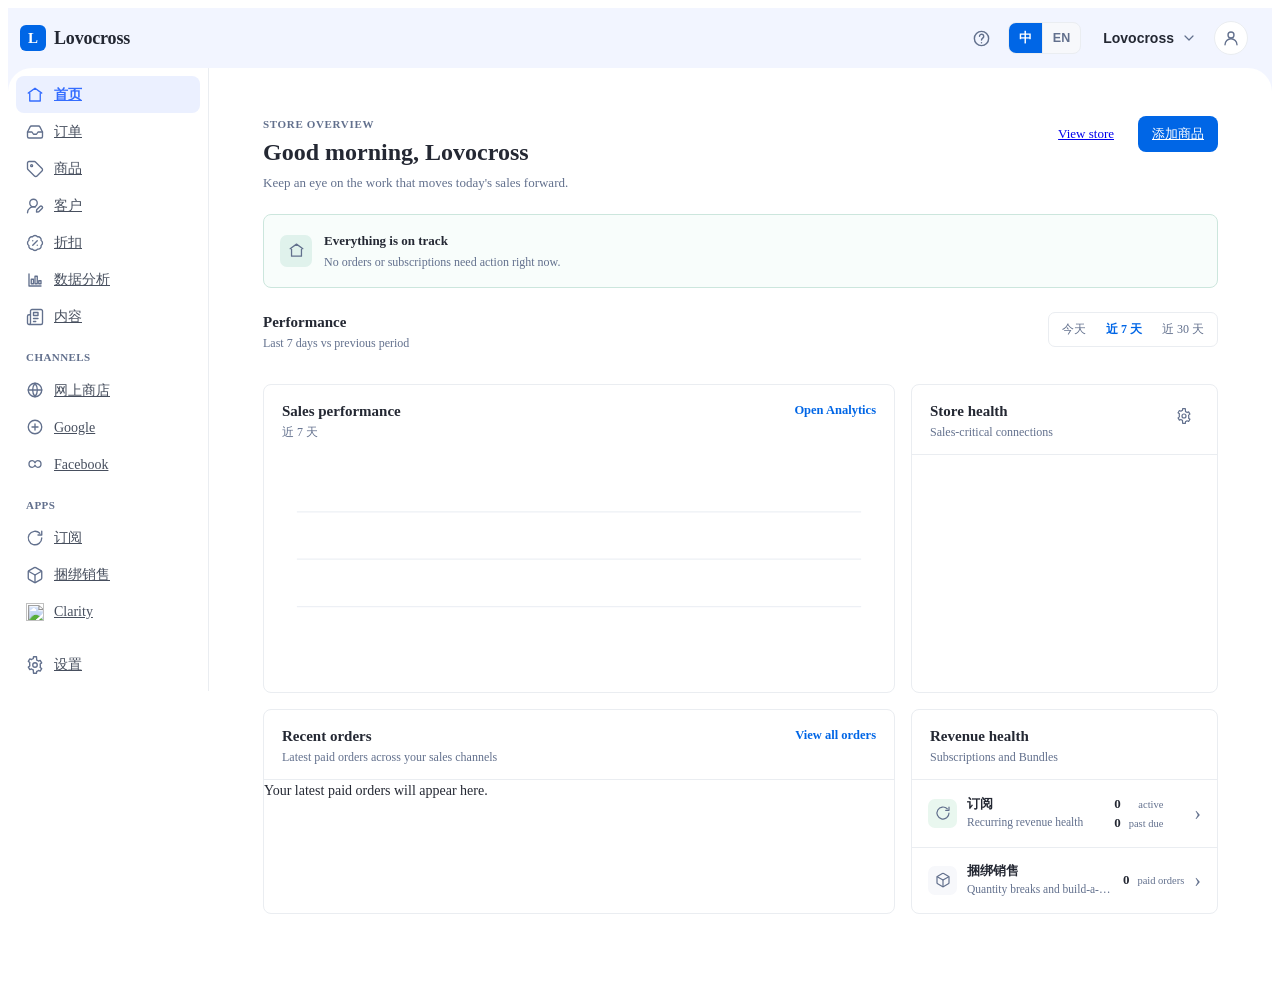
==== index.html @ 055e36d8 "feat: add Live and Sandbox mode to every payment connection Co-authored-by: Cursor <cursoragent@curs" ====
<!DOCTYPE html>
<html lang="en">
<head>
  <meta charset="UTF-8" />
  <meta name="viewport" content="width=device-width, initial-scale=1.0" />
  <title>BestShopio · Admin</title>
  <link rel="icon" href="data:," />
  <link rel="stylesheet" href="https://rsms.me/inter/inter.css" />
  <script src="https://cdn.tailwindcss.com"></script>
  <script src="assets/tailwind-config.js?v=20260607k"></script>
  <link rel="stylesheet" href="assets/theme.css?v=20260820-home-apps1" />
  <!-- ECharts GL must register after ECharts. `defer` keeps the page non-blocking
       while preserving execution order for the Live View globe. -->
  <script defer src="https://cdn.jsdelivr.net/npm/echarts@5.6.0/dist/echarts.min.js"></script>
  <script defer src="https://cdn.jsdelivr.net/npm/echarts-gl@2.0.9/dist/echarts-gl.min.js"></script>
</head>
<body class="bg-page text-ink font-sans antialiased">
  <!-- Single-page app: the shell (sidebar + header) and every module view are rendered by shell.js. -->
  <div id="app" class="flex h-screen overflow-hidden"></div>

  <script src="assets/nav.js?v=20260820-home-apps1"></script>
  <!-- Bundle catalog is loaded eagerly so the shared bundle picker (used by Subscriptions → Add plan) always has data,
       even before the Bundles module is visited. Pure data; the lazy module loader re-uses the same cached file. -->
  <script src="bundles/js/data.js?v=20260706ab"></script>
  <!-- Subscription data is also a read-only dependency of order-detail deep links. -->
  <script src="subscriptions/js/data.js?v=20260713k"></script>
  <script src="assets/shell.js?v=20260914-pay-mode1"></script>
  <script src="assets/widgets.js?v=20260817-date-range1"></script>
  <!-- Runtime i18n overlay: engine + shared-chrome dict, then the per-module dictionary.
       Default language is ZH; the top-right toggle switches and persists. -->
  <script src="assets/i18n.js?v=20260820-home-apps1"></script>
  <script src="assets/i18n/orders-customers.js?v=20260711cu"></script>
  <script src="assets/i18n/products-collections.js?v=20260710a"></script>
  <script src="assets/i18n/content.js?v=20260624a"></script>
  <script src="assets/i18n/reviews-discounts-google.js?v=20260624a"></script>
  <script src="assets/i18n/facebook.js?v=20260630a"></script>
  <script src="assets/i18n/google.js?v=20260630a"></script>
  <script src="assets/i18n/settings.js?v=20260820-nmi-card-only1"></script>
  <script src="assets/i18n/analytics-widgets.js?v=20260817-prd-rate-align1"></script>
  <script src="assets/i18n/online-store-apps.js?v=20260706a"></script>
  <script src="assets/i18n/selling-apps.js?v=20260706a"></script>
  <script src="assets/i18n/clarity.js?v=20260811clarityapp6"></script>
  <!-- QA polish: interpolated templates + split-node fixes from the live preview sweep -->
  <script src="assets/i18n/zz-polish.js?v=20260624a"></script>
  <!-- final overrides: cross-module ambiguous-word resolutions (loads last → wins) -->
  <script src="assets/i18n-dict.js?v=20260628a"></script>
</body>
</html>
---- assets/theme.css ----
/* BestVoy Admin — theme tokens & components (mirrors reference/bestvoy-admin web-antd look) */
:root {
  --brand: #0066e6;
  --ink: #242833;
  --ink-body: #474f5e;
  --ink-muted: #62708d;
  --page: #ffffff;
  --panel: #f7f8fb;
  --hair: #eaedf1;
  --ctl: #d7dbe7;
  --ok: #008051; --ok-bg: #e0f2ec; --ok-border: #cce6dd;
  --warn: #ffc453; --err: #D33612;
  --sidebar-w: 200px;
  --header-h: 60px;
  --radius: 8px;
  --float-shadow: 0 6px 16px 0 rgb(0 0 0 / 8%), 0 3px 6px -4px rgb(0 0 0 / 12%), 0 9px 28px 8px rgb(0 0 0 / 5%);
}

html, body { height: 100%; }
body { font-size: 14px; line-height: 1.5; color: var(--ink); }
* { -webkit-font-smoothing: antialiased; }

/* ---------- Sidebar ---------- */
.app-sidebar {
  width: var(--sidebar-w);
  flex: 0 0 var(--sidebar-w);
  background: transparent;
  border-right: 1px solid var(--hair);
  display: flex; flex-direction: column;
  height: 100%;
}
.brand-row { height: var(--header-h); display: flex; align-items: center; gap: 8px; padding: 0 16px; border-bottom: 1px solid var(--hair); }
.brand-mark { width: 26px; height: 26px; border-radius: 6px; background: var(--brand); color: #fff; display: grid; place-items: center; font-weight: 700; font-size: 15px; }
.nav-scroll { flex: 1; overflow-y: auto; padding: 8px; }
.nav-group-label { font-size: 11px; font-weight: 600; letter-spacing: .04em; text-transform: uppercase; color: var(--ink-muted); padding: 14px 10px 6px; }
.nav-item { display: flex; align-items: center; gap: 10px; padding: 8px 10px; border-radius: var(--radius); color: var(--ink-body); font-size: 14px; cursor: pointer; user-select: none; white-space: nowrap; }
.nav-item:hover { background: var(--panel); }
.nav-item.active { background: #ebf0ff; color: #356dff; font-weight: 600; }
.nav-item.active .nav-ico { color: #356dff; }
.nav-ico { width: 18px; height: 18px; flex: 0 0 18px; color: var(--ink-muted); }
.nav-badge { margin-left: auto; font-size: 12px; color: var(--ink-muted); }
.nav-item.active .nav-badge { color: var(--brand); }
.nav-sub { display: flex; align-items: center; gap: 10px; padding: 7px 10px 7px 38px; border-radius: var(--radius); color: var(--ink-body); font-size: 13.5px; cursor: pointer; }
.nav-sub:hover { background: var(--panel); }
.nav-sub.active { background: #e6f0ff; color: var(--brand); font-weight: 600; }
.nav-caret { margin-left: auto; transition: transform .15s; color: var(--ink-muted); }
.nav-caret.open { transform: rotate(90deg); }
.nav-subs.collapsed { display: none; }

/* ---------- Header ---------- */
.app-header { height: var(--header-h); flex: 0 0 var(--header-h); background: #f2f5ff; display: flex; align-items: center; gap: 12px; padding: 0 24px 0 12px; }
/* ---- App shell: top full-width header + body(sidebar + white content card), mirrors bestvoy-admin basic.vue ---- */
.shell-root { flex-direction: column; background: #f2f5ff; }
.app-body { flex: 1; min-height: 0; display: flex; background: #fff; border-radius: 24px 24px 0 0; overflow: hidden; }
.shell-view { background: transparent; }
#root { padding: 20px 24px 40px; }

/* ---- Unsaved-changes bar (UnSavedChanges.tsx) — shared by every edit page ----
   Dark, fixed to the very top of the viewport, full width (covers the 60px header),
   square top corners. Centered alert icon + "You have unsaved changes" with a ghost
   Discard + primary on the right. Rendered by UI.unsavedBar(); toggled by UI.setUnsavedBar(). */
.unsaved-bar { position: fixed; top: 0; left: 0; right: 0; z-index: 80; min-height: var(--header-h); display: flex; align-items: center; gap: 8px; background: #242833; color: #fff; padding: 0 24px; box-shadow: 0 4px 12px rgb(0 0 0 / 18%); }
.unsaved-bar .btn-primary { height: 32px; }
.unsaved-bar .unsaved-discard { background: transparent; color: #fff; border: 1px solid rgb(255 255 255 / 55%); height: 32px; }
.unsaved-bar .unsaved-discard:hover { background: rgb(255 255 255 / 12%); border-color: rgb(255 255 255 / 75%); }
.hdr-logo { display: flex; align-items: center; gap: 8px; text-decoration: none; }
.hdr-logo-name { font-weight: 600; font-size: 18px; color: var(--ink); letter-spacing: -.01em; }
.nav-footer { padding: 8px; margin-top: auto; }
/* ---- Detail/edit container: fixed 1200px centered + 275px right rail (matches real admin) ---- */
.detail-wrap { width: 1200px; margin: 0 auto; padding: 0 20px 24px; }
.detail-cols { display: flex; gap: 24px; align-items: flex-start; }
.detail-main { flex: 1; min-width: 0; }
.detail-rail { width: 275px; flex: 0 0 275px; }
.bn-num input::-webkit-outer-spin-button, .bn-num input::-webkit-inner-spin-button { -webkit-appearance: none; margin: 0; }
.bn-num input { -moz-appearance: textfield; appearance: textfield; }
.search-box { flex: 1; max-width: 720px; margin: 0 auto; display: flex; align-items: center; gap: 8px; height: 34px; padding: 0 12px; background: var(--panel); border: 1px solid var(--hair); border-radius: var(--radius); color: var(--ink-muted); font-size: 13px; }
.icon-btn { width: 32px; height: 32px; border-radius: var(--radius); background: #EEF0F7; border: none; display: grid; place-items: center; color: var(--ink-body); cursor: pointer; }
.icon-btn:hover { background: #e3e6f0; }
.hdr-ico { width: 32px; height: 32px; border-radius: var(--radius); background: transparent; border: none; display: grid; place-items: center; color: var(--ink-muted); cursor: pointer; }
.hdr-ico:hover { background: var(--panel); color: var(--ink-body); }
.avatar { width: 28px; height: 28px; border-radius: 7px; background: #111827; color: #fff; display: grid; place-items: center; font-size: 12px; font-weight: 600; }

/* ---------- Page / content ---------- */
.view-wrap { padding: 0; }
.page-title { font-size: 20px; font-weight: 600; color: var(--ink); }
.muted { color: var(--ink-muted); }
.subtle { color: var(--ink-body); }

/* ---------- Cards ---------- */
.panel { background: #fff; border: 1px solid var(--hair); border-radius: 12px; box-shadow: 0 1px 2px 0 rgb(16 24 40 / 4%); }
/* main product-edit sections: grey fill, white controls inside (mirrors real admin Add product) */
.panel.sec-grey { background: var(--panel); }
.sec-grey .tbl, .sec-grey textarea { background: #fff; }
/* soft grey content box INSIDE a white card (mirrors reference global .b-c, #f7f8fb).
   The white card padding becomes the gap around it — i.e. grey is inset, not edge-to-edge.
   Used by product-edit sections and settings blocks; controls inside stay white. */
.b-c { background: #f7f8fb; border-radius: 8px; }
.b-c .input, .b-c textarea, .b-c .tbl { background: #fff; }
/* datalist autocomplete inputs (e.g. product variant name) — hide the native dropdown
   arrow so they read as a clean input like the live Ant AutoComplete (no chevron overflow). */
input[list]::-webkit-calendar-picker-indicator { display: none !important; }
.card-pad { padding: 16px; }
.card-title { font-size: 14px; font-weight: 600; color: var(--ink); }
.card-link-title { font-size: 14px; font-weight: 600; color: var(--brand); cursor: pointer; }
.metric-tip-label { cursor: help; }
.card-link-title:hover { text-decoration: underline; }
.panel[data-report] { cursor: pointer; position: relative; }
.panel[data-report]:hover { border-color: #b8d2fb; box-shadow: 0 3px 12px rgba(0, 102, 230, .08); }
.panel[data-report]:focus-visible { outline: 2px solid var(--brand); outline-offset: 2px; }
.panel[data-report] .card-link-title { cursor: inherit; }
.panel[data-report] .chart, .panel[data-report] .chart * { cursor: pointer; touch-action: manipulation; }
.stat-value { font-size: 22px; font-weight: 600; color: var(--ink); letter-spacing: -.01em; }
.delta-up { color: var(--ok); font-size: 12px; font-weight: 500; }
.delta-down { color: var(--err); font-size: 12px; font-weight: 500; }
.overview-value-row { display: flex; min-width: 0; align-items: baseline; gap: 10px; white-space: nowrap; }
.overview-value-row .stat-value { flex: 0 1 auto; min-width: 0; }
.overview-comparison-value { flex: 0 1 auto; overflow: hidden; color: var(--ink-muted); font-size: 13px; font-weight: 500; text-overflow: ellipsis; }
.overview-comparison-delta { flex: 0 0 auto; }
/* First-row KPI cards: keep the headline value on its own line so compared
   amount and delta still fit when four cards share a narrow row. */
#kpis .overview-value-row { flex-wrap: wrap; column-gap: 8px; row-gap: 2px; }
#kpis .overview-value-row .stat-value { flex: 1 0 100%; overflow: hidden; text-overflow: ellipsis; }
#kpis .overview-comparison-value, #kpis .overview-comparison-delta { margin-left: 0; }
.analytics-refresh-btn svg { width: 15px; height: 15px; }
.analytics-refresh-btn.is-refreshing svg { animation: analytics-refresh-spin .7s linear infinite; }
@keyframes analytics-refresh-spin { to { transform: rotate(360deg); } }

/* ---------- Buttons ---------- */
.btn { height: 32px; padding: 0 14px; border-radius: var(--radius); font-size: 13px; font-weight: 500; display: inline-flex; align-items: center; gap: 6px; cursor: pointer; border: 1px solid transparent; }
.btn-primary { background: var(--brand); color: #fff; }
.btn-primary:hover { background: #0058c4; }
.btn-default { background: #fff; color: var(--ink); border-color: var(--ctl); }
.btn-default:hover { background: var(--panel); }
.btn-gray { background: rgb(0 39 155 / 7%); color: var(--ink); }
.btn-gray:hover { background: rgb(0 39 155 / 12%); }

/* Back button — match bestvoy-admin .back-button */
.back-btn { display: inline-flex; align-items: center; justify-content: center; width: 32px; height: 32px; padding: 0; background: #eef0f7; border: none; border-radius: 8px; color: var(--ink); cursor: pointer; transition: background-color .2s; flex: none; }
.back-btn:hover { background: #e2e6f1; }
/* row-action icons inside list tables: plain icon, grey only on hover (matches real admin) */
.tbl .back-btn { background: transparent; }
.tbl .back-btn:hover { background: #eef0f7; }
/* sortable column header: stacked caret with breathing room + 3-state hover tooltip */
.sort-caret { display: inline-flex; flex-direction: column; align-items: center; gap: 2px; margin-left: 6px; vertical-align: middle; line-height: 1; }
.sort-caret span { font-size: 8px; line-height: 8px; }
.tbl th[data-tip] { position: relative; }
.tbl th[data-tip]:hover::after { content: attr(data-tip); position: absolute; bottom: calc(100% + 6px); left: 12px; white-space: nowrap; background: var(--ink); color: #fff; font-size: 12px; font-weight: 400; padding: 5px 9px; border-radius: 6px; box-shadow: var(--float-shadow); z-index: 40; pointer-events: none; }

/* Manage-filters grouped dropdown header */
.opt-group { padding: 8px 10px 4px; font-size: 11px; color: var(--ink-muted); font-weight: 600; }
.sel-trigger { width: 100%; display: flex; align-items: center; justify-content: space-between; cursor: pointer; height: 34px; padding: 0 12px; border: 1px solid var(--ctl); border-radius: var(--radius); background: #fff; font-size: 13px; color: var(--ink); }
.sel-trigger:hover { border-color: var(--brand); }

/* ---------- Pills / tags ---------- */
.pill { display: inline-flex; align-items: center; gap: 8px; padding: 5px 12px; border-radius: 9999px; font-size: 12.5px; font-weight: 500; color: #111827; }
.pill .dot { width: 8px; height: 8px; border-radius: 50%; }
.pill-blue { background: #dbeafe; } .pill-blue .dot { background: #2563eb; }
.pill-orange { background: #ffedd5; } .pill-orange .dot { background: #f97316; }
.pill-green { background: var(--ok-bg); } .pill-green .dot { background: var(--ok); }
.pill-red { background: #fee2e2; } .pill-red .dot { background: #ef4444; }
.pill-gray { background: #f3f4f6; } .pill-gray .dot { background: #6b7280; }
.pill-purple { background: #ede9fe; } .pill-purple .dot { background: #7c3aed; }

/* count badge on tabs */
.count-badge { display: inline-flex; align-items: center; border: 1px solid var(--hair); background: #fff; border-radius: 9999px; padding: 1px 8px; font-size: 12px; color: var(--ink-body); margin-left: 6px; }

/* ---------- Chips (date range / comparison etc.) ---------- */
.chip { display: inline-flex; align-items: center; gap: 6px; height: 32px; padding: 0 12px; border: 1px solid var(--ctl); background: #fff; border-radius: var(--radius); font-size: 13px; color: var(--ink); cursor: pointer; }
.chip:hover { background: var(--panel); }

/* ---------- Tabs ---------- */
.tabs { display: flex; gap: 4px; border-bottom: 1px solid var(--hair); }
.tab { padding: 10px 12px; font-size: 14px; color: var(--ink-body); cursor: pointer; border-bottom: 2px solid transparent; margin-bottom: -1px; display: inline-flex; align-items: center; }
.tab:hover { color: var(--ink); }
.tab.active { color: var(--brand); border-bottom-color: var(--brand); font-weight: 500; }

/* ---------- Table ---------- */
.tbl { width: 100%; border-collapse: collapse; font-size: 13.5px; }
.tbl thead th { background: #fff; text-align: left; font-weight: 600; color: var(--ink); padding: 12px 16px; border-bottom: 1px solid var(--hair); white-space: nowrap; }
.tbl tbody td { padding: 12px 16px; border-bottom: 1px solid var(--hair); color: var(--ink-body); vertical-align: middle; }
.tbl tbody tr { cursor: pointer; }
.tbl tbody tr:hover { background: var(--panel); }
.tbl .num { text-align: right; font-variant-numeric: tabular-nums; }
.tbl tbody td { white-space: nowrap; }
/* horizontal scroll when columns overflow (e.g. after adding many via Edit) */
#table-area, #ptable, .tbl-wrap { overflow-x: auto; }

/* ---------- Misc ---------- */
.divider { height: 1px; background: var(--hair); }
.chart { width: 100%; height: 280px; }
.analytics-landing-list { height: 280px; display: flex; flex-direction: column; overflow: hidden; }
.analytics-landing-list > div { flex: 1; min-height: 0; }
.chart-sm { width: 100%; height: 64px; }
.placeholder { display: grid; place-items: center; min-height: 320px; color: var(--ink-muted); text-align: center; }
.kbd { border: 1px solid var(--ctl); border-radius: 5px; padding: 1px 6px; font-size: 11px; color: var(--ink-muted); background: var(--panel); }
.scroll-thin::-webkit-scrollbar { width: 8px; height: 8px; }
.scroll-thin::-webkit-scrollbar-thumb { background: #d7dbe7; border-radius: 8px; }

/* ---------- Source tag (Commerce / Behavior / Derived) ---------- */
.src-tag { display: inline-flex; align-items: center; gap: 5px; padding: 2px 9px; border-radius: 9999px; font-size: 11.5px; font-weight: 500; }
.src-tag .dot { width: 6px; height: 6px; border-radius: 50%; }
.src-Commerce { background: #e6f0ff; color: #0058c4; } .src-Commerce .dot { background: #0066e6; }
.src-Behavior { background: #efe9ff; color: #6d28d9; } .src-Behavior .dot { background: #7c3aed; }
.src-Derived { background: var(--ok-bg); color: #00684a; } .src-Derived .dot { background: var(--ok); }

/* ---------- Filters (reports list) ---------- */
.filter-input { height: 34px; padding: 0 12px 0 32px; border: 1px solid var(--ctl); border-radius: var(--radius); font-size: 13px; color: var(--ink); width: 280px; background: #fff; }
.filter-input:focus { outline: none; border-color: var(--brand); }
/* search clear button (shown only when the input has text, via :placeholder-shown) */
.kw-clear { position: absolute; right: 32px; top: 50%; transform: translateY(-50%); width: 16px; height: 16px; border-radius: 50%; background: var(--ctl); color: #fff; display: grid; place-items: center; font-size: 12px; line-height: 1; cursor: pointer; }
.kw-clear:hover { background: var(--ink-muted); }
#kw-input:placeholder-shown ~ .kw-clear { display: none; }
/* segmented filter controls overlap via margin-left:-1px; lift the hovered/focused one so all 4 borders show */
.ui-select:hover, .ui-range:hover, .filter-input:hover, .filter-input:focus, .filter-select:hover { position: relative; z-index: 2; }
.filter-select { height: 34px; padding: 0 10px; border: 1px solid var(--ctl); border-radius: var(--radius); font-size: 13px; color: var(--ink); background: #fff; }
/* hairline under every list filter bar + symmetric top/bottom padding (overrides inline padding-bottom:8px) */
.card-pad:has(.filter-select), .card-pad:has(.filter-input) { border-bottom: 1px solid var(--hair); padding-top: 16px !important; padding-bottom: 16px !important; }

/* ---------- Builder (report detail / explore) ---------- */
.builder { display: flex; gap: 16px; align-items: flex-start; }
.builder-main { flex: 1; min-width: 0; }
.builder-side { width: 300px; flex: 0 0 300px; }
.ctrl-sec { padding: 14px 16px; border-bottom: 1px solid var(--hair); }
.ctrl-sec:last-child { border-bottom: none; }
.ctrl-label { font-size: 12px; font-weight: 600; color: var(--ink); text-transform: uppercase; letter-spacing: .03em; margin-bottom: 8px; }
.field-pill { display: inline-flex; align-items: center; gap: 6px; padding: 4px 8px 4px 10px; border-radius: 6px; background: var(--panel); border: 1px solid var(--hair); font-size: 12.5px; color: var(--ink); margin: 0 6px 6px 0; }
.field-pill .x { cursor: pointer; color: var(--ink-muted); font-size: 14px; line-height: 1; }
.field-pill .x:hover { color: var(--err); }
.add-field { display: inline-flex; align-items: center; gap: 4px; padding: 4px 10px; border-radius: 6px; border: 1px dashed var(--ctl); background: #fff; font-size: 12.5px; color: var(--brand); cursor: pointer; }
.add-field:hover { background: var(--brand-50, #e6f0ff); }
.menu-pop { position: absolute; z-index: 30; background: #fff; border: 1px solid var(--hair); border-radius: 8px; box-shadow: var(--float-shadow); padding: 6px; max-height: 260px; overflow: auto; min-width: 200px; }
.menu-pop .opt { padding: 7px 10px; border-radius: 6px; font-size: 13px; color: var(--ink-body); cursor: pointer; white-space: nowrap; }
.menu-pop .opt:hover { background: var(--panel); color: var(--ink); }
.viz-grid { display: grid; grid-template-columns: repeat(4, 1fr); gap: 6px; }
.viz-opt { display: grid; place-items: center; height: 40px; border: 1px solid var(--hair); border-radius: 6px; cursor: pointer; color: var(--ink-muted); }
.viz-opt:hover { border-color: var(--ctl); }
.viz-opt.active { border-color: var(--brand); color: var(--brand); background: #e6f0ff; }

/* Pagination — match bestvoy-admin (Ant Design Vue) */
.pg { display: inline-flex; align-items: center; gap: 8px; }
.pg-item { min-width: 32px; height: 32px; padding: 0 6px; display: inline-flex; align-items: center; justify-content: center; border: 1px solid var(--ctl); border-radius: 6px; background: #fff; color: var(--ink-body); font-size: 14px; cursor: pointer; user-select: none; }
.pg-item:hover { border-color: var(--brand); color: var(--brand); }
.pg-item.active { border-color: var(--brand); color: var(--brand); font-weight: 500; }
.pg-item.disabled { color: var(--ink-muted); border-color: var(--hair); cursor: not-allowed; }
.pg-size { height: 32px; border: 1px solid var(--ctl); border-radius: 6px; padding: 0 8px 0 10px; font-size: 14px; color: var(--ink-body); background: #fff; cursor: pointer; margin-left: 4px; }

/* BestQL editor */
.ql-wrap { border: 1px solid var(--hair); border-radius: 10px; overflow: hidden; }
.ql-head { display: flex; align-items: center; justify-content: space-between; padding: 8px 12px; background: var(--panel); border-bottom: 1px solid var(--hair); }
.ql-name { font-size: 12px; font-weight: 600; color: var(--ink-muted); letter-spacing: .03em; }
.ql-editor { width: 100%; border: none; outline: none; padding: 12px; font-family: 'SFMono-Regular', ui-monospace, Menlo, Consolas, monospace; font-size: 12.5px; line-height: 1.7; color: #1f2937; resize: vertical; min-height: 132px; background: #fff; }
.ql-kw { color: #0058c4; font-weight: 600; }

/* Modal */
.modal-backdrop { position: fixed; inset: 0; background: rgb(15 23 42 / 35%); display: grid; place-items: center; z-index: 70; }
.modal { background: #fff; border-radius: 12px; width: 420px; box-shadow: var(--float-shadow); overflow: hidden; }
.modal-head { padding: 18px 18px 4px; font-size: 15px; font-weight: 600; }
.modal-warn { color: #f59e0b; display: inline-flex; align-items: center; }
.modal-body { padding: 18px; }
.modal-foot { padding: 4px 18px 18px; display: flex; justify-content: flex-end; gap: 8px; }
.input { width: 100%; height: 36px; padding: 0 12px; border: 1px solid var(--ctl); border-radius: var(--radius); font-size: 14px; background: #fff; }
.input:focus { outline: none; border-color: var(--brand); }
/* Inline validation — mirrors .sh-fld-input.has-error / .sh-fld-error so .input fields
   show a red border + red helper text instead of a toast. Stays red even on focus. */
.input.has-error, .input.has-error:focus { border-color: var(--err); box-shadow: 0 0 0 2px rgb(211 54 18 / 10%); }

/* Analytics validation feedback: Ant Design-style error Alert. */
.analytics-alert { position: fixed; top: 16px; left: 50%; z-index: 200; box-sizing: border-box; width: max-content; max-width: min(480px, calc(100vw - 32px)); transform: translateX(-50%); }
.analytics-alert-error { display: flex; align-items: center; gap: 8px; padding: 8px 12px; border: 1px solid #ffccc7; border-radius: 8px; background: #fff2f0; color: #1f1f1f; font-size: 14px; line-height: 1.55; }
.analytics-alert-icon { display: inline-flex; width: 16px; height: 16px; flex: 0 0 16px; color: #ff4d4f; }
.analytics-alert-icon svg { display: block; width: 16px; height: 16px; }
.analytics-alert-message { min-width: 0; overflow-wrap: anywhere; }

/* metric tooltip */
.tipbox { position: fixed; z-index: 90; max-width: 264px; background: #fff; border: 1px solid var(--hair); border-radius: 8px; box-shadow: var(--float-shadow); padding: 10px 12px; pointer-events: none; }
.tip-title { font-weight: 600; font-size: 13px; color: var(--ink); margin-bottom: 3px; }
.tip-desc { font-size: 12px; color: var(--ink-body); line-height: 1.5; }
.tip-formula { font-family: ui-monospace, Menlo, Consolas, monospace; font-size: 11.5px; color: var(--brand); margin-top: 6px; background: var(--panel); padding: 4px 6px; border-radius: 5px; }
.metric-help { box-sizing: border-box; flex: 0 0 18px; width: 18px; height: 18px; margin-left: 4px; padding: 1px; display: inline-flex; align-items: center; justify-content: center; vertical-align: -3px; overflow: visible; border-radius: 999px; color: var(--ink-muted); cursor: help; line-height: 0; }
.metric-help:hover, .metric-help:focus { color: var(--brand); outline: none; box-shadow: 0 0 0 2px rgb(0 102 230 / 12%); }
.metric-help svg { display: block; width: 100%; height: 100%; overflow: visible; }

/* popover layer + calendar */
.pop-layer { position: fixed; inset: 0; z-index: 80; pointer-events: none; }
.pop-layer .menu-pop { pointer-events: auto; }
.cal-grid { display: grid; grid-template-columns: repeat(7, 30px); gap: 2px; }
.cal-h { text-align: center; font-size: 11px; color: var(--ink-muted); height: 24px; line-height: 24px; }
.cal-day { text-align: center; font-size: 12.5px; height: 30px; line-height: 30px; border-radius: 6px; cursor: pointer; }
.cal-day:hover { background: var(--panel); }
.cal-day.sel { background: var(--brand); color: #fff; }

/* live ping dot */
.live-dot { width: 8px; height: 8px; border-radius: 50%; background: var(--ok); display: inline-block; box-shadow: 0 0 0 0 rgb(0 128 81 / 50%); animation: ping 1.6s infinite; }
@keyframes ping { 0% { box-shadow: 0 0 0 0 rgb(0 128 81 / 40%); } 70% { box-shadow: 0 0 0 8px rgb(0 128 81 / 0%); } 100% { box-shadow: 0 0 0 0 rgb(0 128 81 / 0%); } }

/* ---------- "By date range" report (chart metric selector + info banner) ---------- */
.info-banner { display: flex; align-items: center; gap: 10px; background: #e6f0ff; border: 1px solid #cfe1ff; color: #1e3a8a; border-radius: 8px; padding: 10px 14px; font-size: 13px; margin-bottom: 16px; }
.info-banner .x { margin-left: auto; cursor: pointer; color: var(--ink-muted); font-size: 12px; }
.info-banner .x:hover { color: var(--ink); }
.metric-sel { display: inline-flex; align-items: center; gap: 6px; height: 32px; padding: 0 10px; border: 1px solid var(--ctl); border-radius: var(--radius); background: #fff; font-size: 13px; font-weight: 500; color: var(--ink); cursor: pointer; }
.metric-sel:hover { border-color: var(--brand); }
.lnk { color: var(--brand); font-size: 13px; cursor: pointer; }
.lnk:hover { text-decoration: underline; }

/* ---------- Report-detail controls ---------- */
.report-head { display: flex; align-items: center; justify-content: space-between; gap: 12px; }
.report-actions { display: flex; align-items: center; justify-content: flex-end; gap: 8px; flex-wrap: wrap; }
.report-chipbar { flex-wrap: wrap; }
.report-chipbar-actions { display: flex; align-items: center; margin-left: auto; }
.report-timezone { color: var(--ink-muted); font-size: 12px; margin: -10px 0 14px; }
.report-timezone-inline { display: inline-flex; align-items: center; height: 34px; margin: 0; white-space: nowrap; }
.performance-timeunit-toggle { display: inline-flex; align-items: center; height: 34px; padding: 3px; border: 1px solid var(--ctl); border-radius: var(--radius); background: var(--panel); }
.performance-timeunit-option { height: 26px; padding: 0 12px; border: 0; border-radius: 4px; background: transparent; color: var(--ink-muted); font-size: 13px; cursor: pointer; }
.performance-timeunit-option:hover { color: var(--ink); background: #fff; }
.performance-timeunit-option.active { background: var(--brand); color: #fff; box-shadow: 0 1px 2px rgb(0 102 230 / 22%); }
.performance-timeunit-option:focus-visible { outline: 2px solid var(--brand); outline-offset: 1px; }
.report-controlbar { padding: 12px 16px; border-bottom: 1px solid var(--hair); display: flex; align-items: center; justify-content: space-between; gap: 12px; }
.report-filter-chip { background: #e6f0ff; color: var(--brand); border-color: #cfe1ff; max-width: 260px; overflow: hidden; text-overflow: ellipsis; white-space: nowrap; }
/* Analytics overview drill-down: one shared performance report with the metric
   cards acting as the top switcher. This keeps the metric context visible while
   a merchant reviews one trend and its date-level records. */
.performance-metric-carousel { position: relative; margin-bottom: 4px; }
.performance-metric-tabs { display: flex; gap: 10px; overflow-x: auto; padding: 2px 0 12px; margin: 0; scrollbar-width: none; -ms-overflow-style: none; scroll-behavior: smooth; }
.performance-metric-tabs::-webkit-scrollbar { display: none; }
.performance-metric-card { position: relative; flex: 0 0 170px; min-width: 0; }
.performance-metric-tab { box-sizing: border-box; width: 100%; min-height: 96px; padding: 14px; text-align: left; border: 1px solid var(--hair); border-radius: 10px; background: #fff; color: var(--ink); cursor: pointer; transition: border-color .16s ease, box-shadow .16s ease, background .16s ease; }
.performance-metric-tab:hover { border-color: #b8d2fb; background: #fbfdff; }
.performance-metric-tab.active { border-color: var(--brand); box-shadow: none; background: #f8fbff; }
.performance-metric-tab:focus-visible { outline: 2px solid var(--brand); outline-offset: 2px; }
.performance-metric-tab span, .performance-metric-tab strong { display: block; }
.performance-metric-label { overflow: hidden; padding-right: 20px; color: var(--ink-muted); font-size: 12px; text-overflow: ellipsis; white-space: nowrap; }
.performance-metric-tab strong { margin: 7px 0 5px; color: var(--ink); font-size: 18px; font-variant-numeric: tabular-nums; }
.performance-metric-comparison { display: flex !important; align-items: center; gap: 6px; min-height: 17px; white-space: nowrap; }
.performance-metric-compare-value { color: var(--ink-muted); font-size: 12px; font-variant-numeric: tabular-nums; }
.performance-metric-help { position: absolute; top: 10px; right: 8px; z-index: 1; margin: 0; border: 0; background: transparent; }
.performance-metric-help svg { pointer-events: none; }
.product-metric-carousel .performance-metric-label { padding-right: 0; }
.metric-description-modal { width: 680px; max-width: calc(100vw - 32px); max-height: min(720px, calc(100vh - 64px)); display: flex; flex-direction: column; }
.metric-description-head { display: flex; align-items: center; justify-content: space-between; padding: 18px 20px 14px; border-bottom: 1px solid var(--hair); color: var(--ink); font-size: 17px; font-weight: 700; }
.metric-description-head button { display: inline-flex; align-items: center; justify-content: center; width: 28px; height: 28px; padding: 0; border: 0; border-radius: 6px; background: transparent; color: var(--ink-muted); cursor: pointer; }
.metric-description-head button:hover { background: var(--panel); color: var(--ink); }
.metric-description-head button svg { width: 17px; height: 17px; }
.metric-description-list { min-height: 0; overflow-y: auto; padding: 0 20px; }
.metric-description-row { display: grid; grid-template-columns: 160px minmax(0, 1fr); column-gap: 20px; row-gap: 5px; padding: 14px 0; border-bottom: 1px solid var(--hair); }
.metric-description-row:last-child { border-bottom: 0; }
.metric-description-name { grid-row: 1 / span 2; color: var(--ink); font-size: 13.5px; font-weight: 600; }
.metric-description-text { color: var(--ink-muted); font-size: 12.5px; line-height: 1.5; }
.metric-description-formula { color: var(--brand); font-family: ui-monospace, SFMono-Regular, Menlo, Consolas, monospace; font-size: 12px; line-height: 1.5; overflow-wrap: anywhere; }
.metric-description-modal .modal-foot { flex: 0 0 auto; padding-top: 14px; border-top: 1px solid var(--hair); }
.performance-metric-arrow { position: absolute; z-index: 2; top: 50%; width: 30px; height: 30px; padding: 0; display: inline-flex; align-items: center; justify-content: center; border: 1px solid #cfe1ff; border-radius: 999px; background: #fff; color: var(--brand); box-shadow: 0 2px 8px rgb(15 23 42 / 12%); cursor: pointer; transform: translateY(-50%); }
.performance-metric-arrow[hidden] { display: none; }
.performance-metric-arrow:hover { background: #f3f8ff; border-color: var(--brand); }
.performance-metric-arrow svg { width: 17px; height: 17px; }
.performance-metric-arrow-prev { left: -12px; }
.performance-metric-arrow-next { right: -12px; }
.performance-chart-panel { padding: 18px 18px 8px; }
.performance-chart-head { display: flex; align-items: flex-start; justify-content: space-between; gap: 16px; margin-bottom: 4px; }
.performance-chart-title { color: var(--ink-muted); font-size: 13px; }
.performance-chart-value { margin-top: 3px; color: var(--ink); font-size: 24px; font-weight: 600; font-variant-numeric: tabular-nums; }
.performance-chart-compare { display: flex; align-items: center; gap: 10px; min-height: 30px; }
.performance-chart-compare-toggle { display: inline-flex; align-items: center; gap: 7px; color: var(--ink); font-size: 13px; font-weight: 500; cursor: pointer; user-select: none; }
.performance-chart-compare-toggle input { width: 14px; height: 14px; margin: 0; accent-color: var(--brand); cursor: pointer; }
.performance-chart-compare-trigger { display: inline-flex; align-items: center; justify-content: space-between; gap: 8px; height: 30px; max-width: 230px; min-width: 180px; padding: 0 9px 0 10px; border: 1px solid var(--hair); border-radius: 6px; background: #fff; color: var(--ink); font: inherit; font-size: 13px; cursor: pointer; }
.performance-chart-compare-trigger:hover { border-color: var(--brand); }
.performance-chart-compare-trigger:focus-visible { outline: 2px solid var(--brand); outline-offset: 2px; }
.performance-chart-compare-trigger span { min-width: 0; overflow: hidden; text-overflow: ellipsis; white-space: nowrap; }
.performance-chart-compare-trigger svg { width: 14px; height: 14px; flex: 0 0 14px; color: var(--ink-muted); }
.performance-compare-pop { padding: 6px; }
.performance-compare-pop .opt.sel { background: #ebf0ff; color: var(--brand); font-weight: 600; }
.performance-table-head { display: flex; align-items: center; justify-content: space-between; gap: 12px; padding: 16px; border-bottom: 1px solid var(--hair); }
.performance-table-head h2 { margin: 0; color: var(--ink); font-size: 15px; font-weight: 600; }
.performance-table-head p { margin: 4px 0 0; color: var(--ink-muted); font-size: 12px; }
.performance-table-actions { display: flex; align-items: center; justify-content: flex-end; flex-wrap: wrap; gap: 8px; }
.performance-detail-pagination { display: flex; align-items: center; justify-content: space-between; gap: 12px; padding: 12px 16px; border-top: 1px solid var(--hair); }
.performance-detail-pagination .pg { flex-wrap: wrap; justify-content: flex-end; }
.performance-detail-pagination .pg-item { appearance: none; }
.pg-gap { min-width: 16px; color: var(--ink-muted); text-align: center; }
.performance-summary-row td { background: var(--panel); font-weight: 600; }
.performance-detail-metrics-table { min-width: 1380px; }
.performance-detail-metrics-table thead th:first-child { position: sticky; left: 0; z-index: 2; }
.performance-detail-metrics-table tbody td:first-child { position: sticky; left: 0; z-index: 1; background: #fff; }
.performance-detail-metrics-table .performance-summary-row td:first-child, .performance-detail-metrics-table tbody tr:hover td:first-child { background: var(--panel); }
.performance-detail-metrics-table thead th.performance-active-metric-column { background: #e7f1ff; color: var(--brand); }
.performance-detail-metrics-table tbody td.performance-active-metric-column { background: #f2f7ff; color: #075fcc; font-weight: 600; }
.performance-detail-metrics-table .performance-summary-row td.performance-active-metric-column { background: #e7f1ff; color: var(--brand); }
.filter-modal {
  width: 560px;
  max-width: calc(100vw - 32px);
  /* Dimension/value menus are absolute layers. Unlike ordinary dialogs, this
     dialog must allow them to extend past its bottom edge instead of clipping
     the available options. */
  position: relative;
  overflow: visible;
}
.filter-modal .modal-body { overflow: visible; }
.filter-modal .sel-pop { z-index: 40; }
.filter-dimension-pop { padding: 8px; max-height: 276px; overflow-y: auto; overflow-x: hidden; }
/* A value picker has a fixed header and one scrollable option list. Keeping the
   outer popover non-scrollable prevents the nested scrollbars that make long
   value lists difficult to use. */
.filter-value-pop { display: flex; flex-direction: column; box-sizing: border-box; padding: 8px; max-height: 276px; overflow: hidden; }
.filter-value-pop .filter-pop-search, .filter-value-pop .filter-check-all { flex: 0 0 auto; }
.filter-value-pop .filter-pop-search { position: static; top: auto; }
.filter-pop-search { display: flex; align-items: center; gap: 7px; padding: 4px 4px 8px; border-bottom: 1px solid var(--hair); color: var(--ink-muted); position: sticky; top: -8px; background: #fff; z-index: 1; }
.filter-pop-search input { min-width: 0; width: 100%; height: 28px; border: 0; outline: none; font-size: 12.5px; color: var(--ink); background: transparent; }
.filter-values { flex: 1 1 auto; min-height: 0; max-height: none; overflow-y: auto; overflow-x: hidden; padding: 3px 2px; }
.filter-check { display: flex; align-items: center; gap: 8px; min-height: 29px; padding: 4px 5px; font-size: 13px; color: var(--ink-body); cursor: pointer; border-radius: 6px; }
.filter-check:hover { background: var(--panel); }
.filter-check input { width: 14px; height: 14px; margin: 0; accent-color: var(--brand); }
.filter-check-all { font-weight: 600; border-bottom: 1px solid var(--hair); margin-bottom: 3px; }

/* ---------- Edit drawer (right slide-in, catalog-driven column/metric picker) ---------- */
.drawer-backdrop { position: fixed; inset: 0; background: rgb(15 23 42 / 35%); z-index: 60; display: flex; justify-content: flex-end; }
.drawer { width: 380px; max-width: 92vw; height: 100%; background: #fff; display: flex; flex-direction: column; box-shadow: -8px 0 24px rgb(0 0 0 / 12%); animation: drawerIn .18s ease; }
@keyframes drawerIn { from { transform: translateX(24px); opacity: .5; } to { transform: none; opacity: 1; } }
.drawer-head { display: flex; align-items: center; justify-content: space-between; padding: 16px 18px; font-size: 16px; font-weight: 600; border-bottom: 1px solid var(--hair); }
.drawer-x { cursor: pointer; color: var(--ink-muted); display: inline-flex; }
.drawer-x:hover { color: var(--ink); }
.drawer-search { padding: 12px 18px; position: relative; border-bottom: 1px solid var(--hair); }
.drawer-search .search-ico { position: absolute; left: 28px; top: 21px; color: var(--ink-muted); }
.drawer-search .filter-input { padding-left: 32px; }
.drawer-body { flex: 1; overflow-y: auto; padding: 6px 18px 16px; }
.edit-sec-label { font-size: 11px; font-weight: 700; letter-spacing: .05em; color: var(--ink-muted); padding: 12px 0 2px; }
.edit-group { border-bottom: 1px solid var(--hair); padding: 4px 0 6px; }
.edit-group-head { display: flex; align-items: center; justify-content: space-between; cursor: pointer; font-size: 13.5px; font-weight: 600; color: var(--ink); padding: 6px 0; }
.edit-caret { color: var(--ink-muted); transition: transform .15s; display: inline-flex; }
.edit-caret.col { transform: rotate(-90deg); }
.edit-selall { display: inline-block; margin: 2px 0 4px; }
.edit-check { display: flex; align-items: center; gap: 8px; padding: 5px 0; font-size: 13.5px; color: var(--ink-body); cursor: pointer; }
.edit-check input { width: 15px; height: 15px; accent-color: var(--brand); cursor: pointer; flex: none; }
.drawer-foot { display: flex; align-items: center; gap: 8px; padding: 14px 18px; border-top: 1px solid var(--hair); }

/* Social→platform drill-down rows in commerce by-dimension reports */
.drill-caret { display: inline-flex; cursor: pointer; color: var(--ink-muted); transform: rotate(-90deg); transition: transform .15s; margin-right: 4px; vertical-align: middle; }
.drill-caret.open { transform: rotate(0deg); }
.drill-row td { background: var(--panel); color: var(--ink-muted); }
.drill-row td:first-child { padding-left: 20px; }

/* ---------- Reports library (SHOPLINE card-grid) ---------- */
.rep-grid { column-count: 3; column-gap: 16px; }
@media (max-width: 1180px) { .rep-grid { column-count: 2; } }
@media (max-width: 760px) { .rep-grid { column-count: 1; } }
.rep-card { break-inside: avoid; -webkit-column-break-inside: avoid; background: #fff; border: 1px solid var(--hair); border-radius: 12px; padding: 16px 18px; margin: 0 0 16px; box-shadow: 0 1px 2px 0 rgb(16 24 40 / 4%); display: inline-block; width: 100%; }
.rep-card-title { font-size: 15px; font-weight: 600; color: var(--ink); margin-bottom: 4px; }
.rep-card-desc { font-size: 12.5px; color: var(--ink-muted); line-height: 1.5; margin-bottom: 12px; }
.rep-card-sub { font-size: 11px; font-weight: 700; letter-spacing: .04em; color: var(--ink-muted); text-transform: uppercase; margin-bottom: 4px; }
.rep-link { font-size: 13.5px; color: var(--brand); cursor: pointer; padding: 5px 0; }
.rep-link:hover { text-decoration: underline; }

/* ======================================================================
   Prototype hub — shared shell extras, landing map, changelog, mobile
   (additions on top of the bestvoy-admin theme above; shared by all pages)
   ====================================================================== */

/* brand row works as a link back to the hub */
a.brand-row { text-decoration: none; color: inherit; }

/* planned (not-yet-built) modules in the sidebar */
.nav-item.planned { color: var(--ink-muted); cursor: default; }
.nav-item.planned:hover { background: transparent; }
.nav-soon { margin-left: auto; font-size: 10px; font-weight: 600; letter-spacing: .03em; text-transform: uppercase; color: var(--ink-muted); background: var(--panel); border: 1px solid var(--hair); border-radius: 9999px; padding: 1px 7px; }
.nav-item.active .nav-soon { color: var(--brand); border-color: #cfe1ff; background: #e6f0ff; }

/* header: mobile sidebar toggle (hidden on desktop) */
.sidebar-toggle { display: none; }
.sidebar-backdrop { display: none; }

/* ---- Hub landing ---- */
.hub-hero { padding: 6px 0 14px; }
.hub-h1 { font-size: 22px; font-weight: 700; color: var(--ink); letter-spacing: -.01em; }
.hub-sub { color: var(--ink-muted); font-size: 14px; margin-top: 4px; }
.section-label { font-size: 12px; font-weight: 700; letter-spacing: .04em; text-transform: uppercase; color: var(--ink-muted); margin: 22px 0 10px; }
.hub-cols { align-items: flex-start; }
.mod-grid { display: grid; grid-template-columns: repeat(2, 1fr); gap: 14px; }
@media (max-width: 720px) { .mod-grid { grid-template-columns: 1fr; } }
.mod-card { display: flex; gap: 12px; padding: 16px; background: #fff; border: 1px solid var(--hair); border-radius: 12px; box-shadow: 0 1px 2px 0 rgb(16 24 40 / 4%); text-decoration: none; color: inherit; transition: border-color .15s, box-shadow .15s, transform .15s; }
a.mod-card:hover { border-color: var(--brand); box-shadow: var(--float-shadow); transform: translateY(-1px); }
.mod-card.planned { opacity: .7; }
.mod-ico { width: 40px; height: 40px; flex: 0 0 40px; border-radius: 10px; background: #e6f0ff; color: var(--brand); display: grid; place-items: center; }
.mod-ico .nav-ico { width: 22px; height: 22px; }
.mod-card.planned .mod-ico { background: var(--panel); color: var(--ink-muted); }
.mod-body { min-width: 0; }
.mod-name { font-size: 15px; font-weight: 600; color: var(--ink); display: flex; align-items: center; gap: 8px; }
.mod-desc { font-size: 12.5px; color: var(--ink-muted); line-height: 1.5; margin-top: 3px; }
.mod-foot { margin-top: 10px; display: flex; align-items: center; gap: 8px; }

/* status + version badges */
.st { display: inline-flex; align-items: center; gap: 5px; font-size: 11.5px; font-weight: 600; border-radius: 9999px; padding: 2px 9px; }
.st .dot { width: 6px; height: 6px; border-radius: 50%; }
.st-ready { background: var(--ok-bg); color: #00684a; } .st-ready .dot { background: var(--ok); }
.st-planned { background: var(--panel); color: var(--ink-muted); border: 1px solid var(--hair); } .st-planned .dot { background: var(--ink-muted); }
.st-beta { background: #fff4e0; color: #9a6400; } .st-beta .dot { background: var(--warn); }
.ver { display: inline-flex; align-items: center; font-size: 11.5px; font-weight: 600; color: var(--brand); background: #e6f0ff; border-radius: 9999px; padding: 1px 8px; }

/* ---- Changelog (timeline) ---- */
.cl-item { display: flex; gap: 14px; }
.cl-rail { display: flex; flex-direction: column; align-items: center; flex: 0 0 12px; }
.cl-dot { width: 11px; height: 11px; border-radius: 50%; background: var(--brand); box-shadow: 0 0 0 2px #cfe1ff; margin-top: 5px; flex: none; }
.cl-line { flex: 1; width: 2px; background: var(--hair); margin: 4px 0; }
.cl-body { padding-bottom: 18px; min-width: 0; }
.cl-head { display: flex; align-items: center; gap: 10px; }
.cl-ver { font-size: 14px; font-weight: 700; color: var(--ink); }
.cl-date { font-size: 12px; color: var(--ink-muted); }
.cl-title { font-size: 13px; color: var(--ink-body); margin-top: 2px; line-height: 1.5; }
.cl-list { margin: 8px 0 0; padding: 0; list-style: none; display: flex; flex-direction: column; gap: 5px; }
.cl-li { display: flex; align-items: flex-start; gap: 8px; font-size: 12.5px; color: var(--ink-body); }
.cl-li .nav-ico { width: 14px; height: 14px; color: var(--ink-muted); margin-top: 2px; flex: none; }
.cl-mod { font-size: 12px; color: var(--brand); text-decoration: none; }
.cl-mod:hover { text-decoration: underline; }

/* ---- Merchant Home dashboard ---- */
.home-page { max-width: 1320px; margin: 0 auto; padding: 28px 30px 42px; }
.home-head { display: flex; align-items: flex-start; justify-content: space-between; gap: 24px; margin-bottom: 22px; }
.home-overline { color: var(--ink-muted); font-size: 11px; font-weight: 700; letter-spacing: .06em; text-transform: uppercase; }
.home-head h1 { margin: 4px 0 0; color: var(--ink); font-size: 24px; font-weight: 700; line-height: 1.25; }
.home-head p { margin: 6px 0 0; color: var(--ink-muted); font-size: 13px; line-height: 1.5; }
.home-actions { display: flex; align-items: center; gap: 10px; flex: none; }
.home-actions .btn { height: 34px; padding: 0 13px; font-size: 13px; }
.home-attention { overflow: hidden; margin-bottom: 24px; border: 1px solid #f1dfb7; border-radius: 8px; background: #fffdf8; }
.home-attention-top { display: flex; align-items: center; justify-content: space-between; gap: 16px; padding: 14px 16px; }
.home-attention-title { margin-top: 3px; color: var(--ink); font-size: 14px; font-weight: 650; }
.home-text-link { color: var(--brand); font-size: 12.5px; font-weight: 600; text-decoration: none; white-space: nowrap; }
.home-text-link:hover { text-decoration: underline; }
.home-attention-grid { display: grid; grid-template-columns: repeat(3, minmax(0, 1fr)); border-top: 1px solid #f1dfb7; }
.home-attention-item { display: flex; align-items: center; gap: 10px; min-width: 0; padding: 13px 16px; color: inherit; text-decoration: none; }
.home-attention-item + .home-attention-item { border-left: 1px solid #f1dfb7; }
.home-attention-item:hover { background: #fff8eb; }
.home-attention-icon { display: grid; width: 30px; height: 30px; flex: 0 0 30px; place-items: center; border-radius: 7px; }
.home-attention-icon .nav-ico { width: 16px; height: 16px; }
.home-attention-warn { color: #9a5a00; background: #fff1ce; }
.home-attention-danger { color: #b42318; background: #fff0ee; }
.home-attention-copy { display: grid; min-width: 0; gap: 1px; }
.home-attention-copy b { color: var(--ink); font-size: 16px; line-height: 1.1; }
.home-attention-copy strong { overflow: hidden; color: var(--ink); font-size: 12.5px; font-weight: 600; text-overflow: ellipsis; white-space: nowrap; }
.home-attention-copy small { overflow: hidden; color: var(--ink-muted); font-size: 11.5px; line-height: 1.35; text-overflow: ellipsis; white-space: nowrap; }
.home-row-caret { margin-left: auto; color: var(--ink-muted); font-size: 20px; line-height: 1; }
.home-attention-clear { display: flex; align-items: center; gap: 12px; padding: 16px; border-color: var(--ok-border); background: #f8fdfb; }
.home-attention-clear-icon { display: grid; width: 32px; height: 32px; place-items: center; border-radius: 7px; background: var(--ok-bg); color: var(--ok); }
.home-attention-clear-icon .nav-ico { width: 17px; height: 17px; }
.home-attention-clear strong, .home-attention-clear span { display: block; }
.home-attention-clear strong { color: var(--ink); font-size: 13px; }
.home-attention-clear span { margin-top: 2px; color: var(--ink-muted); font-size: 12px; }
.home-performance { margin-bottom: 20px; }
.home-section-head { display: flex; align-items: flex-start; justify-content: space-between; gap: 16px; padding: 16px 18px 13px; }
.home-performance-head { padding: 0 0 12px; }
.home-section-head h2 { margin: 0; color: var(--ink); font-size: 15px; font-weight: 650; line-height: 1.35; }
.home-section-head p { margin: 3px 0 0; color: var(--ink-muted); font-size: 12px; line-height: 1.4; }
.home-range-tabs { display: inline-flex; align-items: center; padding: 3px; border: 1px solid var(--hair); border-radius: 7px; background: #fff; }
.home-range-tab { height: 27px; padding: 0 10px; border: 0; border-radius: 5px; background: transparent; color: var(--ink-muted); cursor: pointer; font: inherit; font-size: 12px; }
.home-range-tab:hover { color: var(--ink); background: var(--panel); }
.home-range-tab.active { color: var(--brand); background: var(--brand-50); font-weight: 600; }
.home-kpi-grid { display: grid; grid-template-columns: repeat(4, minmax(0, 1fr)); gap: 12px; }
.home-kpi { min-width: 0; padding: 15px 16px; border: 1px solid var(--hair); border-radius: 8px; background: #fff; color: inherit; text-decoration: none; }
.home-kpi:hover { border-color: #b9d4fb; box-shadow: 0 2px 8px rgb(15 23 42 / 6%); }
.home-kpi-label { display: block; overflow: hidden; color: var(--ink-muted); font-size: 12px; text-overflow: ellipsis; white-space: nowrap; }
.home-kpi strong { display: block; margin-top: 7px; overflow: hidden; color: var(--ink); font-size: 22px; font-weight: 700; line-height: 1.2; text-overflow: ellipsis; white-space: nowrap; }
.home-kpi-meta { display: block; margin-top: 7px; overflow: hidden; color: var(--ink-muted); font-size: 11px; text-overflow: ellipsis; white-space: nowrap; }
.home-kpi-meta b { color: var(--ok); font-weight: 650; }
.home-main-grid, .home-detail-grid { display: grid; grid-template-columns: minmax(0, 1.75fr) minmax(300px, .85fr); gap: 16px; margin-top: 16px; }
.home-panel { overflow: hidden; border: 1px solid var(--hair); border-radius: 8px; background: #fff; }
.home-icon-link { display: grid; width: 30px; height: 30px; place-items: center; border-radius: 6px; color: var(--ink-muted); text-decoration: none; }
.home-icon-link:hover { background: var(--panel); color: var(--ink); }
.home-icon-link .nav-ico { width: 16px; height: 16px; }
.home-chart-wrap { height: 220px; padding: 4px 18px 14px; }
.home-chart { display: block; width: 100%; height: 100%; overflow: visible; }
.home-chart-grid { stroke: #edf0f5; stroke-width: 1; }
.home-chart-area { fill: rgb(0 102 230 / 8%); }
.home-chart-line { fill: none; stroke: var(--brand); stroke-linecap: round; stroke-linejoin: round; stroke-width: 3; }
.home-chart-label { fill: var(--ink-muted); font-family: inherit; font-size: 10px; }
.home-health-list, .home-app-list, .home-order-list { border-top: 1px solid var(--hair); }
.home-health-row { display: flex; align-items: center; gap: 10px; min-width: 0; padding: 12px 16px; color: inherit; text-decoration: none; }
.home-health-row + .home-health-row, .home-app-row + .home-app-row, .home-order-row + .home-order-row { border-top: 1px solid var(--hair); }
.home-health-row:hover, .home-app-row:hover, .home-order-row:hover { background: #fbfcfe; }
.home-health-icon, .home-app-icon { display: grid; width: 29px; height: 29px; flex: 0 0 29px; place-items: center; border-radius: 7px; background: var(--panel); color: var(--ink-muted); }
.home-health-icon .nav-ico, .home-app-icon .nav-ico { width: 16px; height: 16px; }
.home-health-copy, .home-app-copy { display: grid; min-width: 0; gap: 1px; }
.home-health-copy strong, .home-app-copy strong { overflow: hidden; color: var(--ink); font-size: 12.5px; font-weight: 600; text-overflow: ellipsis; white-space: nowrap; }
.home-health-copy small, .home-app-copy small { overflow: hidden; color: var(--ink-muted); font-size: 11.5px; text-overflow: ellipsis; white-space: nowrap; }
.home-health-value { margin-left: auto; color: var(--ink-body); font-size: 11.5px; font-weight: 650; text-align: right; white-space: nowrap; }
.home-health-ok { color: var(--ok); }
.home-health-warn { color: #9a5a00; }
.home-health-muted { color: var(--ink-muted); }
.home-order-row { display: flex; align-items: center; justify-content: space-between; gap: 16px; min-width: 0; padding: 13px 18px; color: inherit; text-decoration: none; }
.home-order-main { display: flex; align-items: center; min-width: 0; gap: 9px; }
.home-order-id { color: var(--brand); font-size: 12.5px; font-weight: 650; white-space: nowrap; }
.home-order-customer { overflow: hidden; color: var(--ink-body); font-size: 12.5px; text-overflow: ellipsis; white-space: nowrap; }
.home-order-tags { display: inline-flex; flex-wrap: wrap; gap: 5px; }
.home-order-tag { display: inline-flex; align-items: center; height: 19px; padding: 0 6px; border-radius: 4px; background: #f3f4f6; color: #5b6475; font-size: 10.5px; font-weight: 600; white-space: nowrap; }
.home-order-source { background: #eaf3ff; color: #2168b7; }
.home-order-sub { background: #e9f7ef; color: #16824d; }
.home-order-side { display: flex; align-items: center; gap: 12px; flex: none; }
.home-order-side > strong { color: var(--ink); font-size: 12.5px; font-weight: 650; font-variant-numeric: tabular-nums; white-space: nowrap; }
.home-pill { display: inline-flex; align-items: center; gap: 5px; height: 21px; padding: 0 7px; border-radius: 999px; font-size: 10.5px; font-weight: 650; white-space: nowrap; }
.home-pill i { width: 5px; height: 5px; border-radius: 50%; background: currentColor; }
.home-pill-ok { color: #167a48; background: #e4f7ed; }
.home-pill-warn { color: #9a5a00; background: #fff0ce; }
.home-pill-danger { color: #b42318; background: #fff0ee; }
.home-pill-muted { color: #5f6878; background: #f1f3f6; }
.home-app-row { display: flex; align-items: center; gap: 10px; min-width: 0; padding: 14px 16px; color: inherit; text-decoration: none; }
.home-app-sub { color: #167a48; background: #e9f7ef; }
.home-app-checkout { color: #206dc9; background: #eaf3ff; }
.home-app-stats { display: grid; grid-template-columns: repeat(2, auto); column-gap: 8px; align-items: baseline; margin-left: auto; color: var(--ink-muted); font-size: 10.5px; text-align: right; white-space: nowrap; }
.home-app-stats b { color: var(--ink); font-size: 13px; font-weight: 700; }
.home-app-stats small { font-size: 10.5px; }
.home-stat-danger { color: var(--err) !important; }
.home-stat-warn { color: #9a5a00 !important; }
.home-update { display: flex; align-items: center; gap: 12px; margin-top: 16px; padding: 13px 16px; border: 1px solid var(--hair); border-radius: 8px; background: #fff; }
.home-update-mark { flex: none; color: var(--brand); font-size: 11px; font-weight: 700; }
.home-update div { display: grid; min-width: 0; gap: 2px; }
.home-update strong { overflow: hidden; color: var(--ink); font-size: 12.5px; font-weight: 650; text-overflow: ellipsis; white-space: nowrap; }
.home-update span:not(.home-update-mark) { overflow: hidden; color: var(--ink-muted); font-size: 11.5px; text-overflow: ellipsis; white-space: nowrap; }
.home-update .home-text-link { margin-left: auto; }
.home-launch { max-width: 920px; }
.home-launch-status { margin-top: 16px; }
.home-launch-grid { display: grid; grid-template-columns: repeat(2, minmax(0, 1fr)); border-top: 1px solid var(--hair); }
.home-launch-row { display: flex; align-items: center; gap: 10px; min-width: 0; padding: 15px 18px; color: inherit; text-decoration: none; }
.home-launch-row:nth-child(odd) { border-right: 1px solid var(--hair); }
.home-launch-row:nth-child(n + 3) { border-top: 1px solid var(--hair); }
.home-launch-row > span:first-child { overflow: hidden; color: var(--ink); font-size: 13px; font-weight: 600; text-overflow: ellipsis; white-space: nowrap; }

@media (max-width: 1020px) {
  .home-main-grid, .home-detail-grid { grid-template-columns: 1fr; }
  .home-health-panel { min-height: 0; }
}
@media (max-width: 760px) {
  .home-page { padding: 18px 16px 32px; }
  .home-head { align-items: stretch; flex-direction: column; gap: 14px; margin-bottom: 18px; }
  .home-head h1 { font-size: 21px; }
  .home-actions { width: 100%; }
  .home-actions .btn { display: inline-flex; flex: 1; justify-content: center; }
  .home-attention-grid { grid-template-columns: 1fr; }
  .home-attention-item + .home-attention-item { border-top: 1px solid #f1dfb7; border-left: 0; }
  .home-kpi-grid { grid-template-columns: repeat(2, minmax(0, 1fr)); gap: 9px; }
  .home-kpi { padding: 13px; }
  .home-kpi strong { font-size: 19px; }
  .home-performance-head { align-items: flex-start; flex-direction: column; gap: 10px; }
  .home-range-tabs { width: 100%; }
  .home-range-tab { flex: 1; padding: 0 6px; }
  .home-main-grid, .home-detail-grid { gap: 12px; margin-top: 12px; }
  .home-chart-wrap { height: 192px; padding-right: 12px; padding-left: 12px; }
  .home-section-head { padding: 14px 14px 12px; }
  .home-order-row { align-items: flex-start; gap: 10px; padding: 12px 14px; }
  .home-order-main { align-items: flex-start; flex-direction: column; gap: 5px; }
  .home-order-tags { min-height: 19px; }
  .home-order-side { align-items: flex-end; flex-direction: column; gap: 6px; }
  .home-app-row { padding: 13px 14px; }
  .home-app-stats { column-gap: 6px; }
  .home-update { align-items: flex-start; padding: 13px 14px; }
  .home-update .home-text-link { margin-top: 2px; }
  .home-launch-grid { grid-template-columns: 1fr; }
  .home-launch-row:nth-child(odd) { border-right: 0; }
  .home-launch-row + .home-launch-row { border-top: 1px solid var(--hair); }
}

/* ---- "Scaffold / planned" placeholder (stub module pages) ---- */
.coming { max-width: 560px; margin: 48px auto; text-align: center; }
.coming-ico { width: 56px; height: 56px; margin: 0 auto 14px; border-radius: 14px; background: #e6f0ff; color: var(--brand); display: grid; place-items: center; }
.coming-ico .nav-ico { width: 30px; height: 30px; }
.coming h2 { font-size: 19px; font-weight: 700; color: var(--ink); }
.coming p { color: var(--ink-muted); font-size: 14px; margin-top: 8px; line-height: 1.6; }

/* ---- Mobile: off-canvas sidebar ---- */
@media (max-width: 768px) {
  .report-chipbar-actions { width: 100%; justify-content: flex-end; margin-left: 0; }
  .metric-description-row { grid-template-columns: minmax(0, 1fr); }
  .metric-description-name { grid-row: auto; }
  .app-sidebar { position: fixed; top: 0; left: 0; bottom: 0; z-index: 50; transform: translateX(-100%); transition: transform .2s ease; box-shadow: var(--float-shadow); }
  .app-sidebar.open { transform: none; }
  .sidebar-toggle { display: grid; place-items: center; width: 32px; height: 32px; border-radius: var(--radius); background: transparent; border: none; color: var(--ink-body); cursor: pointer; }
  .sidebar-toggle:hover { background: var(--panel); }
  .sidebar-backdrop.show { display: block; position: fixed; inset: 0; background: rgb(15 23 42 / 35%); z-index: 45; }
  .hub-cols { flex-direction: column; }
  .hub-cols .builder-side { width: 100%; flex: none; }
  .view-wrap { padding: 16px 18px 40px; }
  .search-box { display: none; }
}

/* ---- Settings menu context (sidebar header bar + close X), mirrors basic.vue ---- */
.settings-bar { height: 52px; display: flex; align-items: center; justify-content: space-between; padding: 0 10px 0 14px; font-weight: 600; font-size: 16px; color: var(--ink); }
.set-close { width: 32px; height: 32px; border-radius: 8px; background: #eef0f7; display: grid; place-items: center; color: var(--ink); text-decoration: none; }
.set-close:hover { background: #e2e6f1; }
.set-close .nav-ico { width: 16px; height: 16px; }

/* ---- Native <select> -> Ant-style chevron arrow (match the live admin Select), #3 ---- */
select { -webkit-appearance: none; -moz-appearance: none; appearance: none; background-image: url("data:image/svg+xml,%3Csvg xmlns='http://www.w3.org/2000/svg' width='12' height='12' viewBox='0 0 24 24' fill='none' stroke='%2362708d' stroke-width='2' stroke-linecap='round' stroke-linejoin='round'%3E%3Cpath d='m6 9 6 6 6-6'/%3E%3C/svg%3E") !important; background-repeat: no-repeat !important; background-position: right 9px center !important; padding-right: 30px !important; }
select::-ms-expand { display: none; }

/* ---- Header right: store switcher + user (matches live admin) ---- */
.app-header .hdr-right { margin-left: auto; display: flex; align-items: center; gap: 8px; }
.hdr-help { order: -1; position: relative; width: 34px; height: 34px; display: grid; place-items: center; border: 1px solid transparent; border-radius: 8px; color: var(--ink-muted); text-decoration: none; }
.hdr-help:hover, .hdr-help:focus-visible { background: var(--panel); border-color: var(--hair); color: var(--ink-body); outline: none; }
.hdr-help .nav-ico { width: 19px; height: 19px; }
.hdr-help::after { content: attr(data-tooltip); position: absolute; top: calc(100% + 8px); right: 0; z-index: 90; padding: 6px 8px; border-radius: 6px; background: var(--ink); color: #fff; font-size: 12px; font-weight: 500; line-height: 1; white-space: nowrap; opacity: 0; pointer-events: none; transform: translateY(-2px); transition: opacity .16s ease, transform .16s ease; }
.hdr-help:hover::after, .hdr-help:focus-visible::after { opacity: 1; transform: translateY(0); }
.hdr-store { display: inline-flex; align-items: center; gap: 6px; height: 34px; padding: 0 10px; border: none; background: transparent; font-size: 14px; font-weight: 600; color: var(--ink); cursor: pointer; border-radius: 8px; }
.hdr-store:hover { background: rgb(0 0 0 / 4%); }
.hdr-store .nav-ico { width: 16px; height: 16px; color: var(--ink-muted); }
.hdr-user { width: 34px; height: 34px; border-radius: 50%; border: 1px solid var(--hair); background: #fff; display: grid; place-items: center; color: var(--ink-body); cursor: pointer; }
.hdr-user:hover { background: var(--panel); }
.hdr-user .nav-ico { width: 18px; height: 18px; }

/* ---- Full-screen Settings modal (matches live admin: Settings + X header, left nav, content) ---- */
/* starts BELOW the main app header (header stays visible, like the live admin) */
.settings-modal { position: fixed; inset: var(--header-h) 0 0 0; z-index: 60; background: #fff; display: flex; flex-direction: column; }
.settings-modal-head { height: 56px; flex: 0 0 56px; display: flex; align-items: center; justify-content: space-between; padding: 0 16px 0 24px; border-bottom: 1px solid var(--hair); }
/* dirty state: dark unsaved-changes bar (mirrors the product-edit UnSavedChanges bar) */
.settings-modal-head.dirty { background: var(--ink); border-bottom: none; padding: 0 24px; }
.settings-head-sp { flex: 1; }
.settings-unsaved { display: inline-flex; align-items: center; gap: 8px; color: #fff; font-size: 13.5px; }
.settings-unsaved-actions { flex: 1; display: flex; justify-content: flex-end; gap: 12px; }
.settings-modal-head.dirty .btn-primary { height: 32px; }
.settings-discard { background: transparent; color: #fff; border: 1px solid rgb(255 255 255 / 55%); height: 32px; }
.settings-discard:hover { background: rgb(255 255 255 / 12%); }
.settings-modal-title { font-size: 20px; font-weight: 700; color: var(--ink); }
.settings-modal-x { width: 32px; height: 32px; border-radius: 8px; background: #eef0f7; display: grid; place-items: center; color: var(--ink); text-decoration: none; }
.settings-modal-x:hover { background: #e2e6f1; }
.settings-modal-x .nav-ico { width: 16px; height: 16px; }
.settings-modal-body { flex: 1; min-height: 0; display: flex; }
.settings-nav { width: 240px; flex: 0 0 240px; border-right: 1px solid var(--hair); padding: 12px 10px; overflow-y: auto; }
.settings-nav-item { display: flex; align-items: center; gap: 10px; padding: 8px 12px; border-radius: 8px; color: var(--ink-body); font-size: 14px; cursor: pointer; text-decoration: none; margin-bottom: 2px; }
.settings-nav-item:hover { background: var(--panel); }
.settings-nav-item.active { background: #ebf0ff; color: #356dff; font-weight: 600; }
.settings-nav-item.active .nav-ico { color: #356dff; }
.settings-nav-item .nav-ico { width: 18px; height: 18px; flex: 0 0 18px; color: var(--ink-muted); }
.settings-subs { padding-left: 0; } /* indent lives on .settings-sub so the row/active pill aligns with the parent items (like the main shell .nav-sub) */
.settings-sub { display: block; padding: 7px 12px 7px 40px; border-radius: 8px; color: var(--ink-body); font-size: 13.5px; text-decoration: none; margin-bottom: 2px; } /* 40px left pad = parent text x (12 pad + 18 icon + 10 gap), so sub text aligns AND the pill starts at the parent pill's edge */
.settings-sub:hover { background: var(--panel); }
.settings-sub.active { background: #ebf0ff; color: #356dff; font-weight: 600; }
.settings-content { flex: 1; min-width: 0; overflow-y: auto; padding: 24px 30px 48px; }

/* ---- Shared widgets: antd-style custom Select + dual-month RangePicker (widgets.js) ---- */
.ui-select { display: flex; align-items: center; justify-content: space-between; gap: 8px; cursor: pointer; user-select: none; box-sizing: border-box; }
.ui-select:hover { border-color: var(--brand); }
.ui-select .ui-select-label { overflow: hidden; text-overflow: ellipsis; white-space: nowrap; }
.ui-select .ui-chev { flex: 0 0 14px; color: var(--ink-muted); }
.ui-select-pop .opt { padding: 7px 10px; border-radius: 6px; font-size: 13px; color: var(--ink-body); cursor: pointer; white-space: nowrap; }
.ui-select-pop .opt:hover { background: var(--panel); color: var(--ink); }
.ui-select-pop .opt.sel { background: #ebf0ff; color: #356dff; font-weight: 600; }

.ui-range { display: flex; align-items: center; cursor: pointer; user-select: none; box-sizing: border-box; }
.ui-range:hover { border-color: var(--brand); }
.ui-range .ui-range-text { flex: 1; overflow: hidden; text-overflow: ellipsis; white-space: nowrap; }
.ui-range .ui-range-text.muted { color: var(--ink-muted); }
.ui-range .ui-range-ico { flex: 0 0 auto; color: var(--ink-muted); display: inline-flex; margin-left: 8px; }
/* Report dates are compact content controls, not search fields. Keep the date
   equally spaced from its left edge, calendar icon, and the icon's right edge. */
.report-chipbar .report-date-range { width: auto; min-width: 0; padding: 0 12px; }
.report-chipbar .report-date-range .ui-range-text { flex: 0 0 auto; min-width: 0; }
.report-chipbar .report-date-range .ui-range-ico { margin-left: 13px; }
.comparison-range-control { display: inline-flex; align-items: center; gap: 8px; }
.comparison-mode-btn { display: inline-flex; align-items: center; justify-content: center; width: 30px; height: 34px; padding: 0; border: 1px solid var(--ctl); border-radius: var(--radius); background: #fff; color: var(--ink-muted); cursor: pointer; }
.comparison-mode-btn:hover { border-color: var(--brand); color: var(--brand); }

/* date range popover — presets + dual month + footer; NO scrollbar, roomy (mirrors analytics, bigger) */
.cal-pop { padding: 0; max-height: none; overflow: visible; }
.cal-body { display: flex; }
.cal-presets { border-right: 1px solid var(--hair); padding: 12px 8px; min-width: 134px; display: flex; flex-direction: column; gap: 2px; }
.cal-preset { padding: 8px 12px; border-radius: 6px; font-size: 13px; color: var(--ink-body); cursor: pointer; white-space: nowrap; }
.cal-preset:hover { background: var(--panel); color: var(--ink); }
.cal-wrap { display: flex; gap: 26px; padding: 16px 20px; }
.cal { width: 240px; }
.cal-hd { display: flex; align-items: center; height: 32px; margin-bottom: 6px; }
.cal-hd .cal-sp { flex: 1; }
.cal-title { font-size: 13.5px; font-weight: 600; color: var(--ink); padding: 0 6px; }
.cal-nav { width: 26px; height: 26px; border: none; background: transparent; color: var(--ink-muted); cursor: pointer; border-radius: 6px; font-size: 15px; line-height: 1; }
.cal-nav:hover { background: var(--panel); color: var(--ink); }
.cal-week { display: grid; grid-template-columns: repeat(7, 1fr); margin-bottom: 4px; }
.cal-week span { text-align: center; font-size: 12px; color: var(--ink-muted); height: 30px; line-height: 30px; }
.cal-grid { display: grid; grid-template-columns: repeat(7, 1fr); }
.cal-cell { height: 34px; display: flex; align-items: center; justify-content: center; font-size: 13px; color: var(--ink-body); cursor: pointer; border-radius: 7px; }
.cal-cell:hover { background: var(--panel); }
.cal-cell.out { color: var(--ink-muted); opacity: .5; }
.cal-cell.today { box-shadow: inset 0 0 0 1px var(--brand); }
.cal-cell.in { background: #ebf0ff; border-radius: 0; }
.cal-cell.in:hover { background: #dfe7ff; }
.cal-cell.sel { background: var(--brand); color: #fff; font-weight: 600; }
.cal-cell.sel:hover { background: var(--brand); }
.cal-cell.sel.start { border-radius: 7px 0 0 7px; }
.cal-cell.sel.end { border-radius: 0 7px 7px 0; }
.cal-foot { display: flex; align-items: center; gap: 8px; padding: 12px 18px; border-top: 1px solid var(--hair); }
.cal-sel-text { font-size: 13px; color: var(--ink-muted); }

/* ---- SelectFile modal: media library picker (products app.js) ---- */
.sf-toolbar { display: flex; gap: 10px; margin-bottom: 12px; }
.sf-search { position: relative; flex: 1; }
.sf-search input { width: 100%; height: 34px; border: 1px solid var(--ctl); border-radius: var(--radius); padding: 0 12px 0 32px; font-size: 13px; color: var(--ink); box-sizing: border-box; }
.sf-search input:focus { outline: none; border-color: var(--brand); }
.sf-search .ic { position: absolute; left: 10px; top: 9px; color: var(--ink-muted); display: inline-flex; }
.sf-drop { border: 1px dashed var(--ctl); border-radius: 10px; padding: 18px; text-align: center; color: var(--ink-muted); font-size: 13px; margin-bottom: 14px; transition: border-color .12s, background .12s; }
.sf-drop.drag { border-color: var(--brand); background: #f4f7ff; }
.sf-drop .btn { margin-top: 10px; }
.sf-grid { display: grid; grid-template-columns: repeat(6, 1fr); gap: 12px; max-height: 392px; overflow-y: auto; padding: 2px; }
.sf-tile { cursor: pointer; }
.sf-thumb { position: relative; aspect-ratio: 1; border: 1px solid var(--hair); border-radius: 8px; overflow: hidden; display: grid; place-items: center; background: var(--panel); }
.sf-tile.sel .sf-thumb { border: 2px solid var(--brand); }
.sf-thumb img { width: 100%; height: 100%; object-fit: cover; }
.sf-raw { font-size: 13px; font-weight: 700; letter-spacing: .04em; color: var(--ink-muted); }
.sf-play { position: absolute; inset: 0; display: grid; place-items: center; color: #fff; background: rgb(0 0 0 / 18%); }
.sf-check { position: absolute; left: 6px; top: 6px; width: 18px; height: 18px; border-radius: 4px; border: 1px solid var(--ctl); background: #fff; display: grid; place-items: center; color: transparent; }
.sf-tile.sel .sf-check { background: var(--brand); border-color: var(--brand); color: #fff; }
.sf-name { font-size: 12px; color: var(--ink-body); margin-top: 6px; overflow: hidden; text-overflow: ellipsis; white-space: nowrap; }
.sf-type { font-size: 11px; color: var(--ink-muted); }
.sf-pager { display: flex; justify-content: flex-end; margin-top: 14px; }

/* ---- Price-range popover inputs ($ prefix), mirrors real admin ---- */
.pr-field { position: relative; flex: 1; }
.pr-cur { position: absolute; left: 11px; top: 50%; transform: translateY(-50%); color: var(--ink-muted); font-size: 13px; pointer-events: none; }
.pr-input { width: 100%; height: 34px; border: 1px solid var(--ctl); border-radius: var(--radius); padding: 0 10px 0 22px; font-size: 13px; color: var(--ink); box-sizing: border-box; }
.pr-input:focus { outline: none; border-color: var(--brand); }

/* ---- Header dropdowns: store switcher + account menu (V1.129 SSO multi-store) ---- */
.hdr-menu-wrap { position: relative; display: inline-flex; }
.hdr-menu { position: absolute; top: 44px; right: 0; min-width: 244px; background: #fff; border: 1px solid var(--hair); border-radius: 10px; box-shadow: var(--float-shadow); padding: 6px; z-index: 70; }
.hdr-menu-head { display: flex; align-items: center; gap: 8px; padding: 8px 10px; color: var(--ink); font-size: 14px; }
.hdr-menu-head svg { width: 16px; height: 16px; color: var(--ink-muted); flex: 0 0 auto; }
.hdr-menu-divider { height: 1px; background: var(--hair); margin: 4px 0; }
.hdr-menu-item { display: flex; align-items: center; gap: 10px; width: 100%; padding: 8px 10px; border: 0; background: none; border-radius: 8px; color: var(--ink); font-size: 14px; text-align: left; text-decoration: none; cursor: pointer; }
.hdr-menu-item:hover { background: var(--panel); }
.hdr-menu-item svg { width: 16px; height: 16px; color: var(--ink-muted); flex: 0 0 auto; }
.hdr-store-list { display: flex; flex-direction: column; }
.hdr-store-row { display: flex; align-items: center; gap: 10px; width: 100%; padding: 8px 10px; border: 0; background: none; border-radius: 8px; text-align: left; cursor: pointer; }
.hdr-store-row:hover { background: var(--panel); }
.hdr-store-row.current { background: #eef2ff; }
.hdr-store-ico { position: relative; width: 30px; height: 30px; flex: 0 0 auto; border-radius: 6px; background: #edf2ff; }
.hdr-store-ico::before { content: ''; position: absolute; left: 50%; top: 7px; transform: translateX(-50%); width: 18px; height: 5px; border-radius: 2px 2px 0 0; background: repeating-linear-gradient(to right, #b8c9ff 0, #b8c9ff 3px, #edf2ff 3px, #edf2ff 4.5px); }
.hdr-store-ico::after { content: ''; position: absolute; left: 50%; top: 12px; transform: translateX(-50%); width: 18px; height: 12px; border-radius: 0 0 3px 3px; background: #fff; }
.hdr-store-meta { display: flex; flex-direction: column; min-width: 0; flex: 1; }
.hdr-store-name { font-size: 13.5px; font-weight: 600; color: var(--ink); white-space: nowrap; overflow: hidden; text-overflow: ellipsis; }
.hdr-store-state { display: inline-flex; align-items: center; height: 17px; margin-left: 6px; padding: 0 5px; border-radius: 4px; background: #fff0ce; color: #9a5a00; font-size: 10px; font-weight: 650; vertical-align: 1px; }
.hdr-store-url { font-size: 12px; color: var(--ink-muted); white-space: nowrap; overflow: hidden; text-overflow: ellipsis; }
.hdr-store-check { display: inline-flex; color: #3b66ff; flex: 0 0 auto; }
.hdr-store-check svg { width: 16px; height: 16px; }
.hdr-menu-foot { display: block; margin-top: 4px; padding: 9px 10px; border-top: 1px solid var(--hair); color: #3b66ff; font-size: 13px; text-decoration: none; }
.hdr-menu-foot:hover { background: var(--panel); border-radius: 0 0 8px 8px; }

/* ---- Shell-level dialog (account Change password) ---- */
.sh-modal-bd { position: fixed; inset: 0; z-index: 120; display: flex; align-items: flex-start; justify-content: center; padding-top: 12vh; background: rgb(33 40 56 / 45%); }
.sh-modal { width: 520px; max-width: calc(100vw - 32px); background: #fff; border-radius: 12px; box-shadow: 0 24px 60px rgb(20 28 52 / 24%); overflow: hidden; }
.sh-modal-head { display: flex; align-items: center; justify-content: space-between; padding: 18px 22px 4px; font-size: 17px; font-weight: 700; color: var(--ink); }
.sh-modal-head button { display: inline-flex; padding: 4px; border: 0; background: none; color: var(--ink-muted); cursor: pointer; }
.sh-modal-head button svg { width: 18px; height: 18px; }
.sh-modal-body { padding: 12px 22px 4px; }
.sh-modal-foot { display: flex; align-items: center; justify-content: flex-end; gap: 10px; padding: 16px 22px 20px; }
.sh-fld { margin-bottom: 16px; }
.sh-fld-label { display: block; margin-bottom: 7px; color: #2f3542; font-size: 13.5px; font-weight: 600; }
.sh-fld-input { width: 100%; height: 42px; padding: 0 14px; border: 1px solid #d7deec; border-radius: 4px; background: #fff; color: var(--ink); font-size: 14px; box-sizing: border-box; outline: none; }
.sh-fld-input:focus { border-color: var(--brand); box-shadow: 0 0 0 2px rgb(59 102 255 / 10%); }
.sh-fld-input.has-error { border-color: var(--err); }
.sh-fld-error { margin-top: 6px; color: var(--err); font-size: 13px; }
.sh-fld-error:empty { display: none; }

/* ---- Customer detail summary ---- */
.customer-summary-meta {
  display: grid;
  grid-template-columns: minmax(0, 1fr) minmax(0, 1.1fr) minmax(0, .85fr);
  column-gap: 24px;
  row-gap: 8px;
  font-size: 13px;
}
.customer-summary-meta-item {
  display: flex;
  align-items: center;
  gap: 4px;
  min-width: 0;
  line-height: 20px;
  white-space: nowrap;
}
.customer-summary-meta-label { flex: 0 0 auto; }
.customer-summary-meta-value {
  display: block;
  min-width: 0;
  overflow: hidden;
  text-overflow: ellipsis;
  white-space: nowrap;
}
@media (max-width: 720px) {
  .customer-summary-meta {
    grid-template-columns: repeat(2, minmax(0, 1fr));
    column-gap: 16px;
  }
}
@media (max-width: 480px) {
  .customer-summary-meta { grid-template-columns: minmax(0, 1fr); }
}

@media (max-width: 720px) {
  /* Analytics overview: do not compress four KPI or three chart cards into
     unreadable slivers on a phone. Keep comparison/funnel content compact,
     but give each chart a full readable row. */
  #an-content .grid.grid-cols-4 { grid-template-columns: repeat(2, minmax(0, 1fr)); }
  #an-content .grid.grid-cols-3 { grid-template-columns: minmax(0, 1fr); }
  #an-content .grid .col-span-2 { grid-column: span 1 / span 1; }
  .report-head { align-items: flex-start; flex-direction: column; }
  .report-actions { width: 100%; justify-content: flex-start; }
  .report-controlbar { align-items: flex-start; flex-direction: column; }
  .report-controlbar > .btn { align-self: flex-end; }
  .report-filter-chip { max-width: calc(100vw - 86px); }
  .performance-metric-card { flex-basis: 154px; }
  .performance-chart-head, .performance-table-head { align-items: flex-start; flex-direction: column; }
  .performance-detail-pagination { align-items: flex-start; flex-direction: column; }
  .performance-detail-pagination .pg { justify-content: flex-start; }
}

@media (max-width: 480px) {
  /* A full currency value is more useful than a two-column KPI grid that
     clips it. Keep the small-screen executive summary readable first. */
  #an-content #kpis.grid.grid-cols-4 { grid-template-columns: minmax(0, 1fr); }
}
.analytics-funnel-plot{padding:8px 12px 2px}
.analytics-funnel-legend{display:flex;flex-wrap:wrap;gap:8px 16px;margin-bottom:12px;color:#5f6f8f;font-size:12px}
.analytics-funnel-legend span{display:inline-flex;align-items:center;gap:6px}
.analytics-funnel-legend i{display:inline-block;width:8px;height:8px;border-radius:1px}
.analytics-funnel-stack{position:relative;display:flex;flex-direction:column;align-items:center;width:100%;max-width:720px;margin:0 auto}
.analytics-funnel-body{position:relative;display:grid;grid-template-columns:minmax(0,1fr) 286px;gap:14px;align-items:center;width:100%;max-width:1028px;margin:0 auto;overflow:visible}
.analytics-funnel-side-rates{position:absolute;inset:0;z-index:2;pointer-events:none}
.analytics-funnel-side-rates>div{position:absolute;width:58px;height:52px;display:flex;align-items:center;justify-content:flex-start;color:#73819b;transform:translateY(-1px)}
.analytics-funnel-side-rates>div:nth-child(n+2){transform:translate(9px,-1px)}
.analytics-funnel-side-rates b{font-size:15px;color:#26364d;line-height:1.2}
.analytics-funnel-segment{height:52px;display:flex;align-items:center;justify-content:center;color:#fff;text-align:center;margin-top:-1px;box-shadow:inset 0 1px rgba(255,255,255,.28)}
.analytics-funnel-segment span{font-size:12px;line-height:1.3;text-shadow:0 1px 1px rgba(0,0,0,.12)}
.analytics-funnel-segment b{font-size:14px;font-weight:700}
.analytics-funnel-rates{display:grid;grid-template-columns:repeat(7,minmax(90px,1fr));gap:8px;margin-top:10px;color:#8290aa;font-size:11px;text-align:center}
@media (max-width:900px){.analytics-funnel-body{grid-template-columns:1fr}.analytics-funnel-segment{height:46px}.analytics-funnel-side-rates>div{height:46px;width:58px}.analytics-funnel-detail-card{box-sizing:border-box;width:100%;max-width:720px;margin:0 auto}}
.analytics-funnel-detail-card{box-sizing:border-box;width:286px;padding:10px 12px;background:#f8fbff;border:1px solid #dbe7f7;border-radius:8px;align-self:center}
.analytics-funnel-detail-title{font-size:12px;font-weight:600;color:#5f6f8f;margin-bottom:8px}
.analytics-funnel-detail-row{display:grid;grid-template-columns:1fr 68px 42px;gap:8px;align-items:center;min-height:48px}
.analytics-funnel-detail-row b{font-size:12px;color:#26364d}
.analytics-funnel-detail-row>div:first-child{min-width:0}
.analytics-funnel-detail-row>div:first-child b{display:block;white-space:nowrap}
.analytics-funnel-detail-row>div:first-child div{font-size:11px;color:#73819b;margin-top:2px}
.analytics-funnel-detail-bar{height:7px;background:#e8eef8;border-radius:999px;overflow:hidden}
.analytics-funnel-detail-bar span{display:block;height:100%;border-radius:999px;background:#8fb6ff}
.analytics-funnel-detail-pct{font-size:12px;font-weight:600;color:#334155;text-align:right}
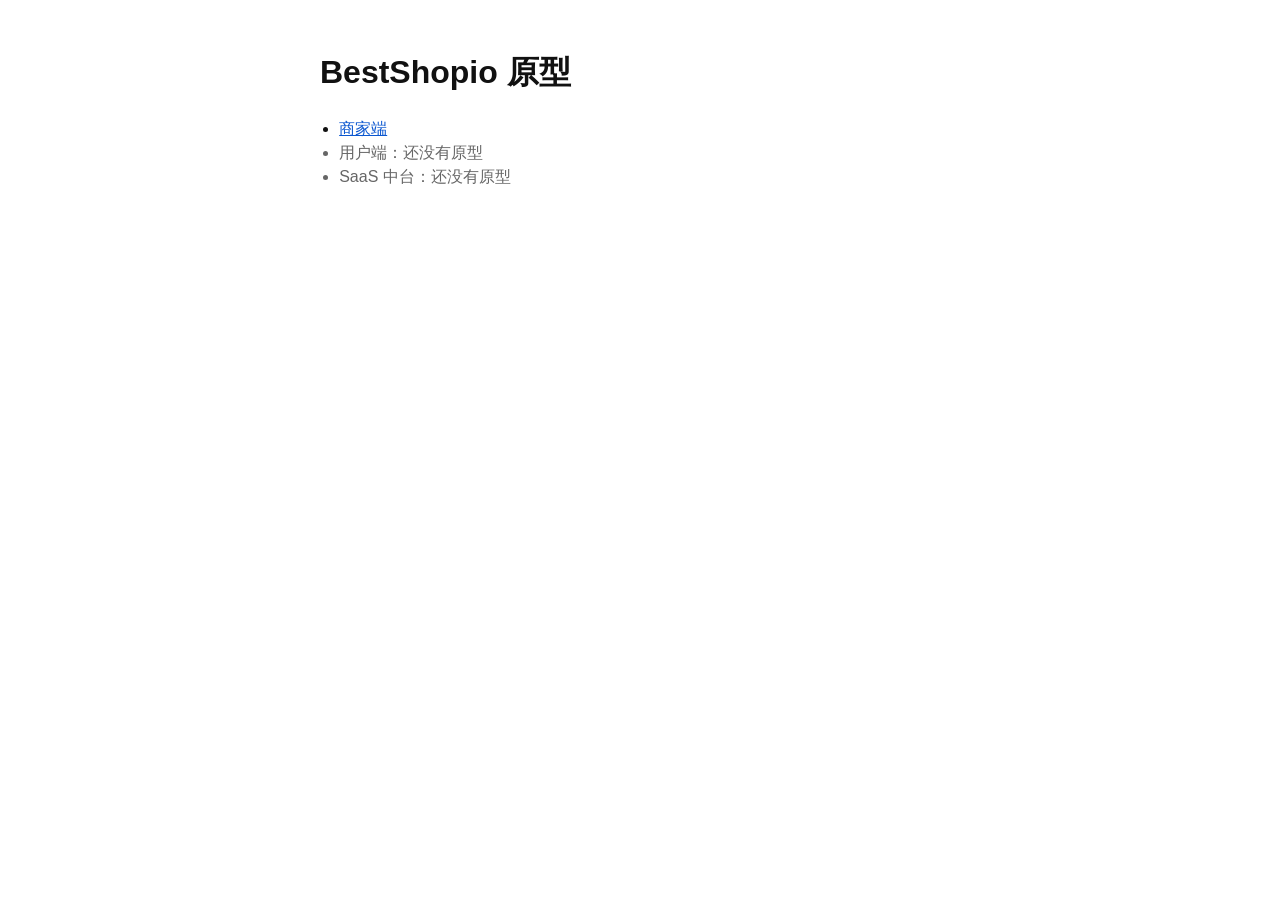
==== commit 976a5459: "Put the merchant prototype in its own folder for GitHub Pages." ====
--- a/index.html
+++ b/index.html
@@ -1,48 +1,22 @@
 <!DOCTYPE html>
-<html lang="en">
+<html lang="zh-CN">
 <head>
   <meta charset="UTF-8" />
   <meta name="viewport" content="width=device-width, initial-scale=1.0" />
-  <title>BestShopio · Admin</title>
-  <link rel="icon" href="data:," />
-  <link rel="stylesheet" href="https://rsms.me/inter/inter.css" />
-  <script src="https://cdn.tailwindcss.com"></script>
-  <script src="assets/tailwind-config.js?v=20260607k"></script>
-  <link rel="stylesheet" href="assets/theme.css?v=20260820-home-apps1" />
-  <!-- ECharts GL must register after ECharts. `defer` keeps the page non-blocking
-       while preserving execution order for the Live View globe. -->
-  <script defer src="https://cdn.jsdelivr.net/npm/echarts@5.6.0/dist/echarts.min.js"></script>
-  <script defer src="https://cdn.jsdelivr.net/npm/echarts-gl@2.0.9/dist/echarts-gl.min.js"></script>
+  <title>BestShopio 原型</title>
+  <style>
+    body { font-family: -apple-system, BlinkMacSystemFont, "Segoe UI", sans-serif; margin: 48px auto; max-width: 640px; color: #111; line-height: 1.5; }
+    a { color: #0b57d0; }
+    ul { padding-left: 1.2em; }
+    .pending { color: #666; }
+  </style>
 </head>
-<body class="bg-page text-ink font-sans antialiased">
-  <!-- Single-page app: the shell (sidebar + header) and every module view are rendered by shell.js. -->
-  <div id="app" class="flex h-screen overflow-hidden"></div>
-
-  <script src="assets/nav.js?v=20260820-home-apps1"></script>
-  <!-- Bundle catalog is loaded eagerly so the shared bundle picker (used by Subscriptions → Add plan) always has data,
-       even before the Bundles module is visited. Pure data; the lazy module loader re-uses the same cached file. -->
-  <script src="bundles/js/data.js?v=20260706ab"></script>
-  <!-- Subscription data is also a read-only dependency of order-detail deep links. -->
-  <script src="subscriptions/js/data.js?v=20260713k"></script>
-  <script src="assets/shell.js?v=20260914-pay-mode1"></script>
-  <script src="assets/widgets.js?v=20260817-date-range1"></script>
-  <!-- Runtime i18n overlay: engine + shared-chrome dict, then the per-module dictionary.
-       Default language is ZH; the top-right toggle switches and persists. -->
-  <script src="assets/i18n.js?v=20260820-home-apps1"></script>
-  <script src="assets/i18n/orders-customers.js?v=20260711cu"></script>
-  <script src="assets/i18n/products-collections.js?v=20260710a"></script>
-  <script src="assets/i18n/content.js?v=20260624a"></script>
-  <script src="assets/i18n/reviews-discounts-google.js?v=20260624a"></script>
-  <script src="assets/i18n/facebook.js?v=20260630a"></script>
-  <script src="assets/i18n/google.js?v=20260630a"></script>
-  <script src="assets/i18n/settings.js?v=20260820-nmi-card-only1"></script>
-  <script src="assets/i18n/analytics-widgets.js?v=20260817-prd-rate-align1"></script>
-  <script src="assets/i18n/online-store-apps.js?v=20260706a"></script>
-  <script src="assets/i18n/selling-apps.js?v=20260706a"></script>
-  <script src="assets/i18n/clarity.js?v=20260811clarityapp6"></script>
-  <!-- QA polish: interpolated templates + split-node fixes from the live preview sweep -->
-  <script src="assets/i18n/zz-polish.js?v=20260624a"></script>
-  <!-- final overrides: cross-module ambiguous-word resolutions (loads last → wins) -->
-  <script src="assets/i18n-dict.js?v=20260628a"></script>
+<body>
+  <h1>BestShopio 原型</h1>
+  <ul>
+    <li><a href="bestshopio%20merchant/index.html">商家端</a></li>
+    <li class="pending">用户端：还没有原型</li>
+    <li class="pending">SaaS 中台：还没有原型</li>
+  </ul>
 </body>
 </html>
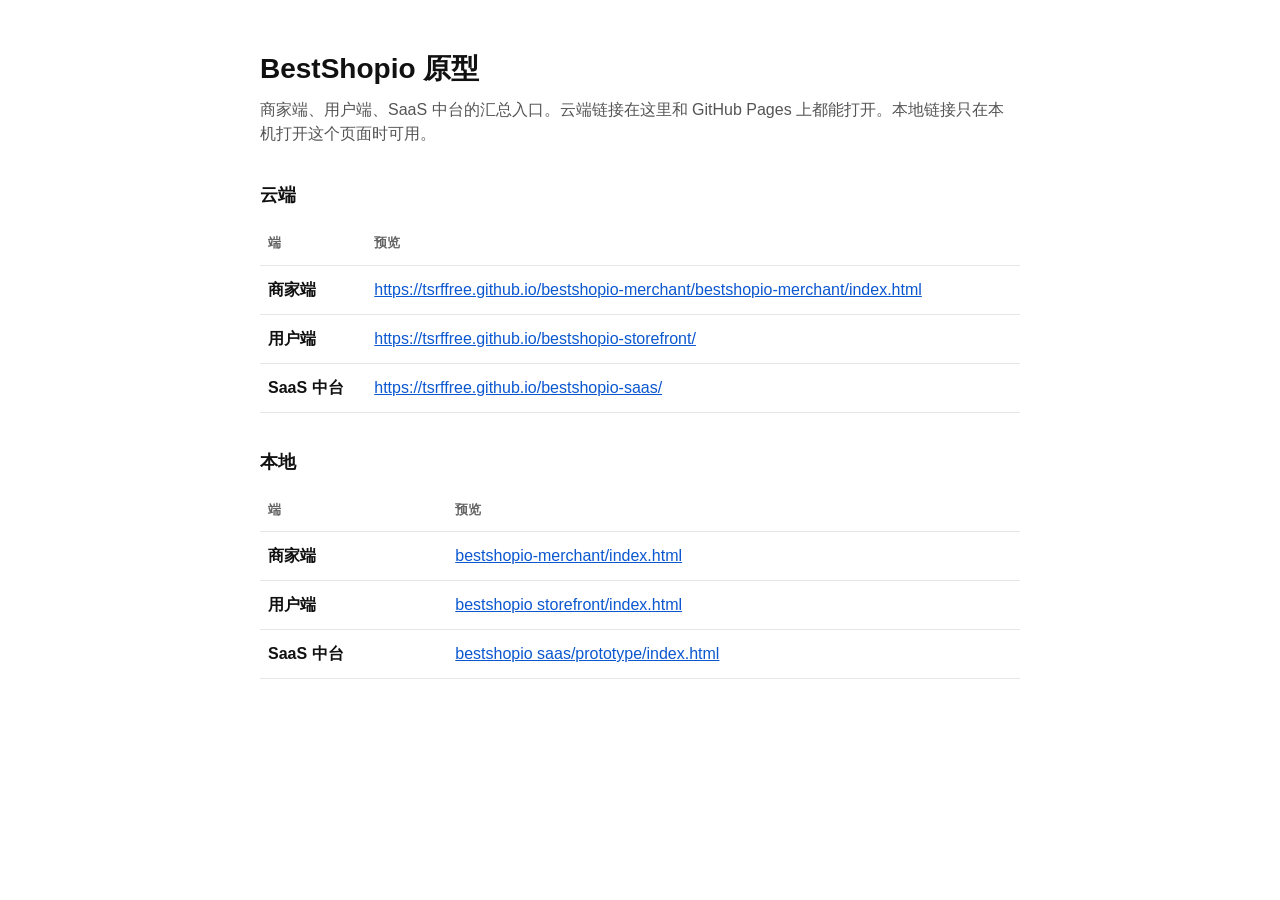
==== commit f7d0052f: "Add a hub page for the three prototype previews." ====
--- a/index.html
+++ b/index.html
@@ -5,18 +5,75 @@
   <meta name="viewport" content="width=device-width, initial-scale=1.0" />
   <title>BestShopio 原型</title>
   <style>
-    body { font-family: -apple-system, BlinkMacSystemFont, "Segoe UI", sans-serif; margin: 48px auto; max-width: 640px; color: #111; line-height: 1.5; }
+    html { color-scheme: light; }
+    body { font-family: -apple-system, BlinkMacSystemFont, "Segoe UI", sans-serif; margin: 48px auto; max-width: 760px; background: #fff; color: #111; line-height: 1.5; }
+    h1 { font-size: 28px; margin-bottom: 8px; }
+    h2 { font-size: 18px; margin: 36px 0 12px; }
+    p { margin: 0 0 12px; }
+    .lead, .note { color: #555; }
     a { color: #0b57d0; }
-    ul { padding-left: 1.2em; }
-    .pending { color: #666; }
+    table { width: 100%; border-collapse: collapse; }
+    th, td { text-align: left; padding: 12px 8px; border-bottom: 1px solid #e6e6e6; vertical-align: top; }
+    th { color: #666; font-size: 13px; font-weight: 600; }
+    code { font-size: 12px; color: #333; word-break: break-all; }
+    .name { font-weight: 600; white-space: nowrap; }
   </style>
 </head>
 <body>
   <h1>BestShopio 原型</h1>
-  <ul>
-    <li><a href="bestshopio%20merchant/index.html">商家端</a></li>
-    <li class="pending">用户端：还没有原型</li>
-    <li class="pending">SaaS 中台：还没有原型</li>
-  </ul>
+  <p class="lead">商家端、用户端、SaaS 中台的汇总入口。云端链接在这里和 GitHub Pages 上都能打开。本地链接只在本机打开这个页面时可用。</p>
+
+  <h2>云端</h2>
+  <table>
+    <thead>
+      <tr><th>端</th><th>预览</th></tr>
+    </thead>
+    <tbody>
+      <tr>
+        <td class="name">商家端</td>
+        <td><a href="https://tsrffree.github.io/bestshopio-merchant/bestshopio-merchant/index.html">https://tsrffree.github.io/bestshopio-merchant/bestshopio-merchant/index.html</a></td>
+      </tr>
+      <tr>
+        <td class="name">用户端</td>
+        <td><a href="https://tsrffree.github.io/bestshopio-storefront/">https://tsrffree.github.io/bestshopio-storefront/</a></td>
+      </tr>
+      <tr>
+        <td class="name">SaaS 中台</td>
+        <td><a href="https://tsrffree.github.io/bestshopio-saas/">https://tsrffree.github.io/bestshopio-saas/</a></td>
+      </tr>
+    </tbody>
+  </table>
+
+  <h2>本地</h2>
+  <table>
+    <thead>
+      <tr><th>端</th><th>预览</th></tr>
+    </thead>
+    <tbody>
+      <tr>
+        <td class="name">商家端</td>
+        <td><a class="local" href="bestshopio-merchant/index.html">bestshopio-merchant/index.html</a></td>
+      </tr>
+      <tr>
+        <td class="name">用户端</td>
+        <td><a class="local" href="bestshopio%20storefront/index.html">bestshopio storefront/index.html</a></td>
+      </tr>
+      <tr>
+        <td class="name">SaaS 中台</td>
+        <td><a class="local" href="bestshopio%20saas/prototype/index.html">bestshopio saas/prototype/index.html</a></td>
+      </tr>
+    </tbody>
+  </table>
+  <p class="note" id="local-note" hidden>当前打开的是云端汇总页。本地三个原型请在本机打开 /Users/lidongjie/Desktop/BestShopio/index.html。</p>
+  <script>
+    if (location.hostname.endsWith("github.io")) {
+      document.getElementById("local-note").hidden = false;
+      document.querySelectorAll("a.local").forEach(function (link) {
+        var text = document.createElement("code");
+        text.textContent = link.textContent;
+        link.replaceWith(text);
+      });
+    }
+  </script>
 </body>
 </html>
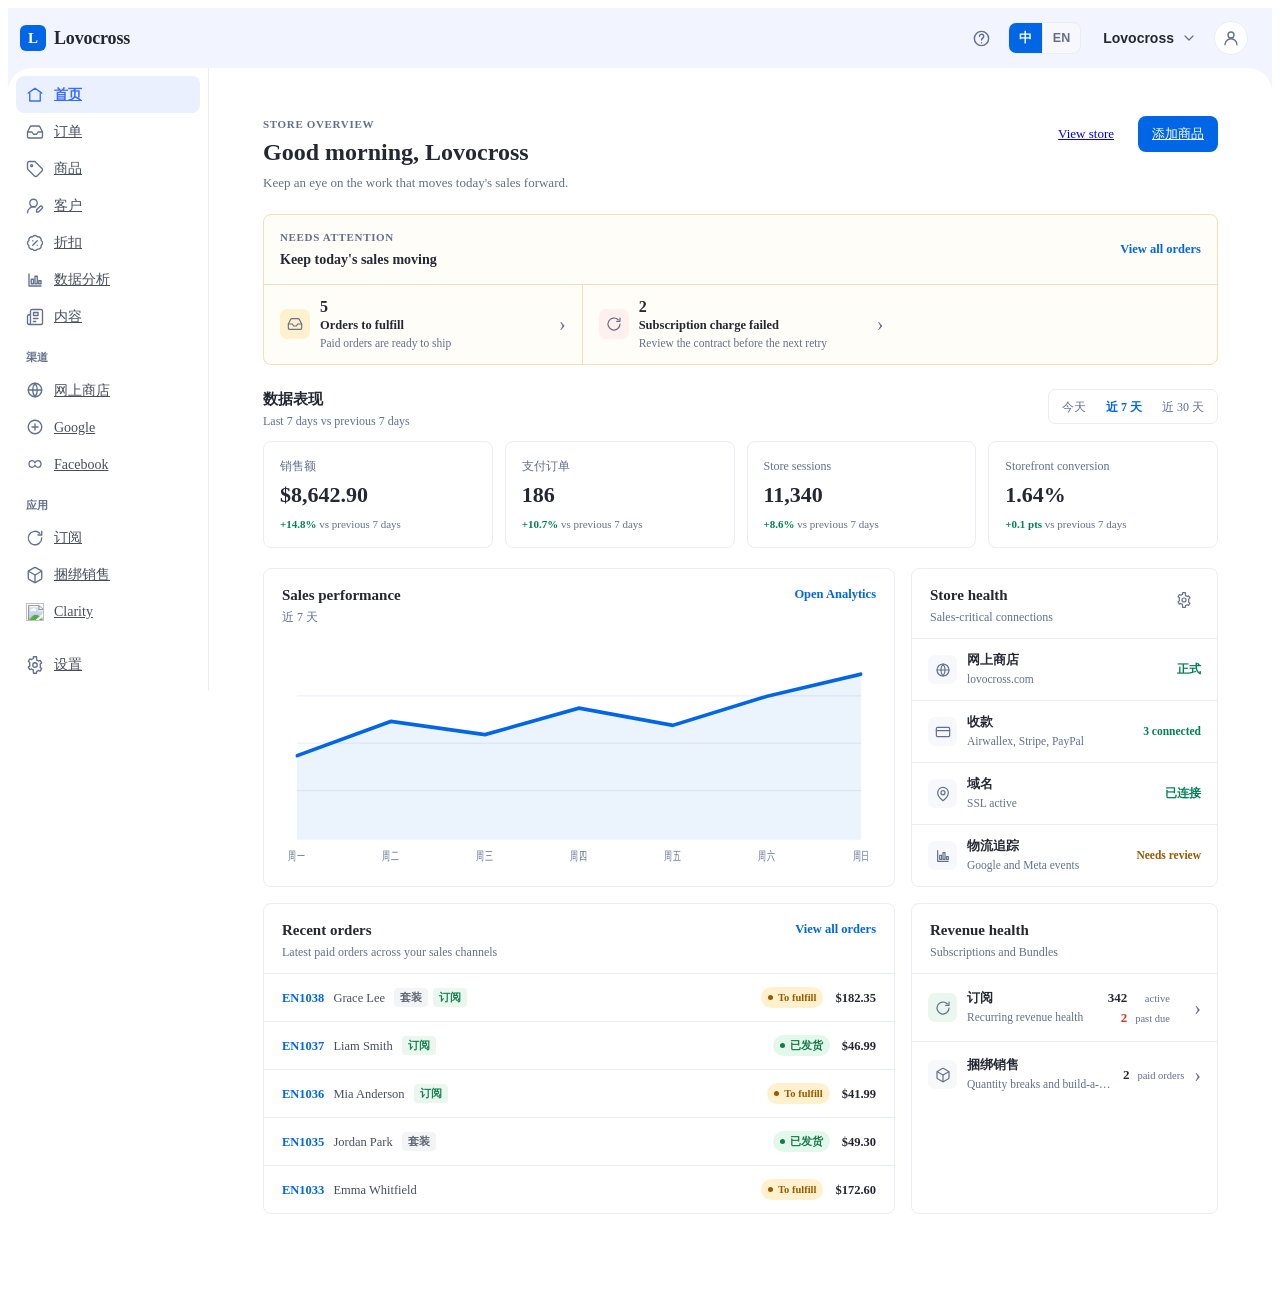
==== commit 0da01e46: "Serve the merchant prototype from the repository root." ====
--- a/index.html
+++ b/index.html
@@ -1,79 +1,50 @@
 <!DOCTYPE html>
-<html lang="zh-CN">
+<html lang="en">
 <head>
   <meta charset="UTF-8" />
   <meta name="viewport" content="width=device-width, initial-scale=1.0" />
-  <title>BestShopio 原型</title>
-  <style>
-    html { color-scheme: light; }
-    body { font-family: -apple-system, BlinkMacSystemFont, "Segoe UI", sans-serif; margin: 48px auto; max-width: 760px; background: #fff; color: #111; line-height: 1.5; }
-    h1 { font-size: 28px; margin-bottom: 8px; }
-    h2 { font-size: 18px; margin: 36px 0 12px; }
-    p { margin: 0 0 12px; }
-    .lead, .note { color: #555; }
-    a { color: #0b57d0; }
-    table { width: 100%; border-collapse: collapse; }
-    th, td { text-align: left; padding: 12px 8px; border-bottom: 1px solid #e6e6e6; vertical-align: top; }
-    th { color: #666; font-size: 13px; font-weight: 600; }
-    code { font-size: 12px; color: #333; word-break: break-all; }
-    .name { font-weight: 600; white-space: nowrap; }
-  </style>
+  <title>BestShopio · Admin</title>
+  <link rel="icon" href="data:," />
+  <link rel="stylesheet" href="https://rsms.me/inter/inter.css" />
+  <script src="https://cdn.tailwindcss.com"></script>
+  <script src="assets/tailwind-config.js?v=20260607k"></script>
+  <link rel="stylesheet" href="assets/theme.css?v=20261013-seo-tip" />
+  <!-- ECharts GL must register after ECharts. `defer` keeps the page non-blocking
+       while preserving execution order for the Live View globe. -->
+  <script defer src="https://cdn.jsdelivr.net/npm/echarts@5.6.0/dist/echarts.min.js"></script>
+  <script defer src="https://cdn.jsdelivr.net/npm/echarts-gl@2.0.9/dist/echarts-gl.min.js"></script>
 </head>
-<body>
-  <h1>BestShopio 原型</h1>
-  <p class="lead">商家端、用户端、SaaS 中台的汇总入口。云端链接在这里和 GitHub Pages 上都能打开。本地链接只在本机打开这个页面时可用。</p>
+<body class="bg-page text-ink font-sans antialiased">
+  <!-- Single-page app: the shell (sidebar + header) and every module view are rendered by shell.js. -->
+  <div id="app" class="flex h-screen overflow-hidden"></div>
 
-  <h2>云端</h2>
-  <table>
-    <thead>
-      <tr><th>端</th><th>预览</th></tr>
-    </thead>
-    <tbody>
-      <tr>
-        <td class="name">商家端</td>
-        <td><a href="https://tsrffree.github.io/bestshopio-merchant/bestshopio-merchant/index.html">https://tsrffree.github.io/bestshopio-merchant/bestshopio-merchant/index.html</a></td>
-      </tr>
-      <tr>
-        <td class="name">用户端</td>
-        <td><a href="https://tsrffree.github.io/bestshopio-storefront/">https://tsrffree.github.io/bestshopio-storefront/</a></td>
-      </tr>
-      <tr>
-        <td class="name">SaaS 中台</td>
-        <td><a href="https://tsrffree.github.io/bestshopio-saas/">https://tsrffree.github.io/bestshopio-saas/</a></td>
-      </tr>
-    </tbody>
-  </table>
-
-  <h2>本地</h2>
-  <table>
-    <thead>
-      <tr><th>端</th><th>预览</th></tr>
-    </thead>
-    <tbody>
-      <tr>
-        <td class="name">商家端</td>
-        <td><a class="local" href="bestshopio-merchant/index.html">bestshopio-merchant/index.html</a></td>
-      </tr>
-      <tr>
-        <td class="name">用户端</td>
-        <td><a class="local" href="bestshopio%20storefront/index.html">bestshopio storefront/index.html</a></td>
-      </tr>
-      <tr>
-        <td class="name">SaaS 中台</td>
-        <td><a class="local" href="bestshopio%20saas/prototype/index.html">bestshopio saas/prototype/index.html</a></td>
-      </tr>
-    </tbody>
-  </table>
-  <p class="note" id="local-note" hidden>当前打开的是云端汇总页。本地三个原型请在本机打开 /Users/lidongjie/Desktop/BestShopio/index.html。</p>
-  <script>
-    if (location.hostname.endsWith("github.io")) {
-      document.getElementById("local-note").hidden = false;
-      document.querySelectorAll("a.local").forEach(function (link) {
-        var text = document.createElement("code");
-        text.textContent = link.textContent;
-        link.replaceWith(text);
-      });
-    }
-  </script>
+  <script src="assets/nav.js?v=20261013-vendors"></script>
+  <!-- Bundle catalog is loaded eagerly so the shared bundle picker (used by Subscriptions → Add plan) always has data,
+       even before the Bundles module is visited. Pure data; the lazy module loader re-uses the same cached file. -->
+  <script src="bundles/js/data.js?v=20260706ab"></script>
+  <!-- Subscription data is also a read-only dependency of order-detail deep links. -->
+  <script src="subscriptions/js/data.js?v=20260713k"></script>
+  <!-- Vendor list is shared with the product editor Vendor dropdown, so it loads before either page. -->
+  <script src="vendors/js/data.js?v=20261013-vendors"></script>
+  <script src="assets/shell.js?v=20261016-edit-tab"></script>
+  <script src="assets/widgets.js?v=20260817-date-range1"></script>
+  <!-- Runtime i18n overlay: engine + shared-chrome dict, then the per-module dictionary.
+       Default language is ZH; the top-right toggle switches and persists. -->
+  <script src="assets/i18n.js?v=20261013-vendors"></script>
+  <script src="assets/i18n/orders-customers.js?v=20260711cu"></script>
+  <script src="assets/i18n/products-collections.js?v=20261013-continue"></script>
+  <script src="assets/i18n/content.js?v=20260624a"></script>
+  <script src="assets/i18n/reviews-discounts-google.js?v=20260624a"></script>
+  <script src="assets/i18n/facebook.js?v=20260630a"></script>
+  <script src="assets/i18n/google.js?v=20260630a"></script>
+  <script src="assets/i18n/settings.js?v=20261008-ocean-gpay"></script>
+  <script src="assets/i18n/analytics-widgets.js?v=20260922-address-info1"></script>
+  <script src="assets/i18n/online-store-apps.js?v=20260706a"></script>
+  <script src="assets/i18n/selling-apps.js?v=20260706a"></script>
+  <script src="assets/i18n/clarity.js?v=20260811clarityapp6"></script>
+  <!-- QA polish: interpolated templates + split-node fixes from the live preview sweep -->
+  <script src="assets/i18n/zz-polish.js?v=20260624a"></script>
+  <!-- final overrides: cross-module ambiguous-word resolutions (loads last → wins) -->
+  <script src="assets/i18n-dict.js?v=20260628a"></script>
 </body>
 </html>
--- a/assets/theme.css
+++ b/assets/theme.css
@@ -0,0 +1,933 @@
+/* BestVoy Admin — theme tokens & components (mirrors reference/bestvoy-admin web-antd look) */
+:root {
+  --brand: #0066e6;
+  --ink: #242833;
+  --ink-body: #474f5e;
+  --ink-muted: #62708d;
+  --page: #ffffff;
+  --panel: #f7f8fb;
+  --hair: #eaedf1;
+  --ctl: #d7dbe7;
+  --ok: #008051; --ok-bg: #e0f2ec; --ok-border: #cce6dd;
+  --warn: #ffc453; --err: #D33612;
+  --sidebar-w: 200px;
+  --header-h: 60px;
+  --radius: 8px;
+  --float-shadow: 0 6px 16px 0 rgb(0 0 0 / 8%), 0 3px 6px -4px rgb(0 0 0 / 12%), 0 9px 28px 8px rgb(0 0 0 / 5%);
+}
+
+html, body { height: 100%; }
+body { font-size: 14px; line-height: 1.5; color: var(--ink); }
+* { -webkit-font-smoothing: antialiased; }
+
+/* ---------- Sidebar ---------- */
+.app-sidebar {
+  width: var(--sidebar-w);
+  flex: 0 0 var(--sidebar-w);
+  background: transparent;
+  border-right: 1px solid var(--hair);
+  display: flex; flex-direction: column;
+  height: 100%;
+}
+.brand-row { height: var(--header-h); display: flex; align-items: center; gap: 8px; padding: 0 16px; border-bottom: 1px solid var(--hair); }
+.brand-mark { width: 26px; height: 26px; border-radius: 6px; background: var(--brand); color: #fff; display: grid; place-items: center; font-weight: 700; font-size: 15px; }
+.nav-scroll { flex: 1; overflow-y: auto; padding: 8px; }
+.nav-group-label { font-size: 11px; font-weight: 600; letter-spacing: .04em; text-transform: uppercase; color: var(--ink-muted); padding: 14px 10px 6px; }
+.nav-item { display: flex; align-items: center; gap: 10px; padding: 8px 10px; border-radius: var(--radius); color: var(--ink-body); font-size: 14px; cursor: pointer; user-select: none; white-space: nowrap; }
+.nav-item:hover { background: var(--panel); }
+.nav-item.active { background: #ebf0ff; color: #356dff; font-weight: 600; }
+.nav-item.active .nav-ico { color: #356dff; }
+.nav-ico { width: 18px; height: 18px; flex: 0 0 18px; color: var(--ink-muted); }
+.nav-badge { margin-left: auto; font-size: 12px; color: var(--ink-muted); }
+.nav-item.active .nav-badge { color: var(--brand); }
+.nav-sub { display: flex; align-items: center; gap: 10px; padding: 7px 10px 7px 38px; border-radius: var(--radius); color: var(--ink-body); font-size: 13.5px; cursor: pointer; }
+.nav-sub:hover { background: var(--panel); }
+.nav-sub.active { background: #e6f0ff; color: var(--brand); font-weight: 600; }
+.nav-caret { margin-left: auto; transition: transform .15s; color: var(--ink-muted); }
+.nav-caret.open { transform: rotate(90deg); }
+.nav-subs.collapsed { display: none; }
+
+/* ---------- Header ---------- */
+.app-header { height: var(--header-h); flex: 0 0 var(--header-h); background: #f2f5ff; display: flex; align-items: center; gap: 12px; padding: 0 24px 0 12px; }
+/* ---- App shell: top full-width header + body(sidebar + white content card), mirrors bestvoy-admin basic.vue ---- */
+.shell-root { flex-direction: column; background: #f2f5ff; }
+.app-body { flex: 1; min-height: 0; display: flex; background: #fff; border-radius: 24px 24px 0 0; overflow: hidden; }
+.shell-view { background: transparent; }
+#root { padding: 20px 24px 40px; }
+
+/* ---- Unsaved-changes bar (UnSavedChanges.tsx) — shared by every edit page ----
+   Dark, fixed to the very top of the viewport, full width (covers the 60px header),
+   square top corners. Centered alert icon + "You have unsaved changes" with a ghost
+   Discard + primary on the right. Rendered by UI.unsavedBar(); toggled by UI.setUnsavedBar(). */
+.unsaved-bar { position: fixed; top: 0; left: 0; right: 0; z-index: 80; min-height: var(--header-h); display: flex; align-items: center; gap: 8px; background: #242833; color: #fff; padding: 0 24px; box-shadow: 0 4px 12px rgb(0 0 0 / 18%); }
+.unsaved-bar .btn-primary { height: 32px; }
+.unsaved-bar .unsaved-discard { background: transparent; color: #fff; border: 1px solid rgb(255 255 255 / 55%); height: 32px; }
+.unsaved-bar .unsaved-discard:hover { background: rgb(255 255 255 / 12%); border-color: rgb(255 255 255 / 75%); }
+.hdr-logo { display: flex; align-items: center; gap: 8px; text-decoration: none; }
+.hdr-logo-name { font-weight: 600; font-size: 18px; color: var(--ink); letter-spacing: -.01em; }
+.nav-footer { padding: 8px; margin-top: auto; }
+/* ---- Detail/edit container: fixed 1200px centered + 275px right rail (matches real admin) ---- */
+.detail-wrap { width: 1200px; margin: 0 auto; padding: 0 20px 24px; }
+.detail-cols { display: flex; gap: 24px; align-items: flex-start; }
+.detail-main { flex: 1; min-width: 0; }
+.detail-rail { width: 275px; flex: 0 0 275px; }
+.bn-num input::-webkit-outer-spin-button, .bn-num input::-webkit-inner-spin-button { -webkit-appearance: none; margin: 0; }
+.bn-num input { -moz-appearance: textfield; appearance: textfield; }
+.search-box { flex: 1; max-width: 720px; margin: 0 auto; display: flex; align-items: center; gap: 8px; height: 34px; padding: 0 12px; background: var(--panel); border: 1px solid var(--hair); border-radius: var(--radius); color: var(--ink-muted); font-size: 13px; }
+.icon-btn { width: 32px; height: 32px; border-radius: var(--radius); background: #EEF0F7; border: none; display: grid; place-items: center; color: var(--ink-body); cursor: pointer; }
+.icon-btn:hover { background: #e3e6f0; }
+.hdr-ico { width: 32px; height: 32px; border-radius: var(--radius); background: transparent; border: none; display: grid; place-items: center; color: var(--ink-muted); cursor: pointer; }
+.hdr-ico:hover { background: var(--panel); color: var(--ink-body); }
+.avatar { width: 28px; height: 28px; border-radius: 7px; background: #111827; color: #fff; display: grid; place-items: center; font-size: 12px; font-weight: 600; }
+
+/* ---------- Page / content ---------- */
+.view-wrap { padding: 0; }
+.page-title { font-size: 20px; font-weight: 600; color: var(--ink); }
+.muted { color: var(--ink-muted); }
+.subtle { color: var(--ink-body); }
+
+/* ---------- Cards ---------- */
+.panel { background: #fff; border: 1px solid var(--hair); border-radius: 12px; box-shadow: 0 1px 2px 0 rgb(16 24 40 / 4%); }
+/* main product-edit sections: grey fill, white controls inside (mirrors real admin Add product) */
+.panel.sec-grey { background: var(--panel); }
+.sec-grey .tbl, .sec-grey textarea { background: #fff; }
+/* soft grey content box INSIDE a white card (mirrors reference global .b-c, #f7f8fb).
+   The white card padding becomes the gap around it — i.e. grey is inset, not edge-to-edge.
+   Used by product-edit sections and settings blocks; controls inside stay white. */
+.b-c { background: #f7f8fb; border-radius: 8px; }
+.b-c .input, .b-c textarea, .b-c .tbl { background: #fff; }
+/* datalist autocomplete inputs (e.g. product variant name) — hide the native dropdown
+   arrow so they read as a clean input like the live Ant AutoComplete (no chevron overflow). */
+input[list]::-webkit-calendar-picker-indicator { display: none !important; }
+.card-pad { padding: 16px; }
+.card-title { font-size: 14px; font-weight: 600; color: var(--ink); }
+.card-link-title { font-size: 14px; font-weight: 600; color: var(--brand); cursor: pointer; }
+.metric-tip-label { cursor: help; }
+.card-link-title:hover { text-decoration: underline; }
+.panel[data-report] { cursor: pointer; position: relative; }
+.panel[data-report]:hover { border-color: #b8d2fb; box-shadow: 0 3px 12px rgba(0, 102, 230, .08); }
+.panel[data-report]:focus-visible { outline: 2px solid var(--brand); outline-offset: 2px; }
+.panel[data-report] .card-link-title { cursor: inherit; }
+.panel[data-report] .chart, .panel[data-report] .chart * { cursor: pointer; touch-action: manipulation; }
+.stat-value { font-size: 22px; font-weight: 600; color: var(--ink); letter-spacing: -.01em; }
+.delta-up { color: var(--ok); font-size: 12px; font-weight: 500; }
+.delta-down { color: var(--err); font-size: 12px; font-weight: 500; }
+.overview-value-row { display: flex; min-width: 0; align-items: baseline; gap: 10px; white-space: nowrap; }
+.overview-value-row .stat-value { flex: 0 1 auto; min-width: 0; }
+.overview-comparison-value { flex: 0 1 auto; overflow: hidden; color: var(--ink-muted); font-size: 13px; font-weight: 500; text-overflow: ellipsis; }
+.overview-comparison-delta { flex: 0 0 auto; }
+/* First-row KPI cards: keep the headline value on its own line so compared
+   amount and delta still fit when four cards share a narrow row. */
+#kpis .overview-value-row { flex-wrap: wrap; column-gap: 8px; row-gap: 2px; }
+#kpis .overview-value-row .stat-value { flex: 1 0 100%; overflow: hidden; text-overflow: ellipsis; }
+#kpis .overview-comparison-value, #kpis .overview-comparison-delta { margin-left: 0; }
+.analytics-refresh-btn svg { width: 15px; height: 15px; }
+.analytics-refresh-btn.is-refreshing svg { animation: analytics-refresh-spin .7s linear infinite; }
+@keyframes analytics-refresh-spin { to { transform: rotate(360deg); } }
+
+/* ---------- Buttons ---------- */
+.btn { height: 32px; padding: 0 14px; border-radius: var(--radius); font-size: 13px; font-weight: 500; display: inline-flex; align-items: center; gap: 6px; cursor: pointer; border: 1px solid transparent; }
+.btn-primary { background: var(--brand); color: #fff; }
+.btn-primary:hover { background: #0058c4; }
+.btn-default { background: #fff; color: var(--ink); border-color: var(--ctl); }
+.btn-default:hover { background: var(--panel); }
+.btn-gray { background: rgb(0 39 155 / 7%); color: var(--ink); }
+.btn-gray:hover { background: rgb(0 39 155 / 12%); }
+
+/* Back button — match bestvoy-admin .back-button */
+.back-btn { display: inline-flex; align-items: center; justify-content: center; width: 32px; height: 32px; padding: 0; background: #eef0f7; border: none; border-radius: 8px; color: var(--ink); cursor: pointer; transition: background-color .2s; flex: none; }
+.back-btn:hover { background: #e2e6f1; }
+/* row-action icons inside list tables: plain icon, grey only on hover (matches real admin) */
+.tbl .back-btn { background: transparent; }
+.tbl .back-btn:hover { background: #eef0f7; }
+/* sortable column header: stacked caret with breathing room + 3-state hover tooltip */
+.sort-caret { display: inline-flex; flex-direction: column; align-items: center; gap: 2px; margin-left: 6px; vertical-align: middle; line-height: 1; }
+.sort-caret span { font-size: 8px; line-height: 8px; }
+.tbl th[data-tip] { position: relative; }
+.tbl th[data-tip]:hover::after { content: attr(data-tip); position: absolute; bottom: calc(100% + 6px); left: 12px; white-space: nowrap; background: var(--ink); color: #fff; font-size: 12px; font-weight: 400; padding: 5px 9px; border-radius: 6px; box-shadow: var(--float-shadow); z-index: 40; pointer-events: none; }
+
+/* Manage-filters grouped dropdown header */
+.opt-group { padding: 8px 10px 4px; font-size: 11px; color: var(--ink-muted); font-weight: 600; }
+.sel-trigger { width: 100%; display: flex; align-items: center; justify-content: space-between; cursor: pointer; height: 34px; padding: 0 12px; border: 1px solid var(--ctl); border-radius: var(--radius); background: #fff; font-size: 13px; color: var(--ink); }
+.sel-trigger:hover { border-color: var(--brand); }
+
+/* ---------- Pills / tags ---------- */
+.pill { display: inline-flex; align-items: center; gap: 8px; padding: 5px 12px; border-radius: 9999px; font-size: 12.5px; font-weight: 500; color: #111827; }
+.pill .dot { width: 8px; height: 8px; border-radius: 50%; }
+.pill-blue { background: #dbeafe; } .pill-blue .dot { background: #2563eb; }
+.pill-orange { background: #ffedd5; } .pill-orange .dot { background: #f97316; }
+.pill-green { background: var(--ok-bg); } .pill-green .dot { background: var(--ok); }
+.pill-red { background: #fee2e2; } .pill-red .dot { background: #ef4444; }
+.pill-gray { background: #f3f4f6; } .pill-gray .dot { background: #6b7280; }
+.pill-purple { background: #ede9fe; } .pill-purple .dot { background: #7c3aed; }
+
+/* count badge on tabs */
+.count-badge { display: inline-flex; align-items: center; border: 1px solid var(--hair); background: #fff; border-radius: 9999px; padding: 1px 8px; font-size: 12px; color: var(--ink-body); margin-left: 6px; }
+
+/* ---------- Chips (date range / comparison etc.) ---------- */
+.chip { display: inline-flex; align-items: center; gap: 6px; height: 32px; padding: 0 12px; border: 1px solid var(--ctl); background: #fff; border-radius: var(--radius); font-size: 13px; color: var(--ink); cursor: pointer; }
+.chip:hover { background: var(--panel); }
+
+/* ---------- Tabs ---------- */
+.tabs { display: flex; gap: 4px; border-bottom: 1px solid var(--hair); }
+.tab { padding: 10px 12px; font-size: 14px; color: var(--ink-body); cursor: pointer; border-bottom: 2px solid transparent; margin-bottom: -1px; display: inline-flex; align-items: center; }
+.tab:hover { color: var(--ink); }
+.tab.active { color: var(--brand); border-bottom-color: var(--brand); font-weight: 500; }
+
+/* ---------- Table ---------- */
+.tbl { width: 100%; border-collapse: collapse; font-size: 13.5px; }
+.tbl thead th { background: #fff; text-align: left; font-weight: 600; color: var(--ink); padding: 12px 16px; border-bottom: 1px solid var(--hair); white-space: nowrap; }
+.tbl tbody td { padding: 12px 16px; border-bottom: 1px solid var(--hair); color: var(--ink-body); vertical-align: middle; }
+.tbl tbody tr { cursor: pointer; }
+.tbl tbody tr:hover { background: var(--panel); }
+.tbl .num { text-align: right; font-variant-numeric: tabular-nums; }
+.tbl tbody td { white-space: nowrap; }
+/* horizontal scroll when columns overflow (e.g. after adding many via Edit) */
+#table-area, #ptable, .tbl-wrap { overflow-x: auto; }
+
+/* ---------- Misc ---------- */
+.divider { height: 1px; background: var(--hair); }
+.chart { width: 100%; height: 280px; }
+.analytics-landing-list { height: 280px; display: flex; flex-direction: column; overflow: hidden; }
+.analytics-landing-list > div { flex: 1; min-height: 0; }
+.chart-sm { width: 100%; height: 64px; }
+.placeholder { display: grid; place-items: center; min-height: 320px; color: var(--ink-muted); text-align: center; }
+.kbd { border: 1px solid var(--ctl); border-radius: 5px; padding: 1px 6px; font-size: 11px; color: var(--ink-muted); background: var(--panel); }
+.scroll-thin::-webkit-scrollbar { width: 8px; height: 8px; }
+.scroll-thin::-webkit-scrollbar-thumb { background: #d7dbe7; border-radius: 8px; }
+
+/* ---------- Source tag (Commerce / Behavior / Derived) ---------- */
+.src-tag { display: inline-flex; align-items: center; gap: 5px; padding: 2px 9px; border-radius: 9999px; font-size: 11.5px; font-weight: 500; }
+.src-tag .dot { width: 6px; height: 6px; border-radius: 50%; }
+.src-Commerce { background: #e6f0ff; color: #0058c4; } .src-Commerce .dot { background: #0066e6; }
+.src-Behavior { background: #efe9ff; color: #6d28d9; } .src-Behavior .dot { background: #7c3aed; }
+.src-Derived { background: var(--ok-bg); color: #00684a; } .src-Derived .dot { background: var(--ok); }
+
+/* ---------- Filters (reports list) ---------- */
+.filter-input { height: 34px; padding: 0 12px 0 32px; border: 1px solid var(--ctl); border-radius: var(--radius); font-size: 13px; color: var(--ink); width: 280px; background: #fff; }
+.filter-input:focus { outline: none; border-color: var(--brand); }
+/* search clear button (shown only when the input has text, via :placeholder-shown) */
+.kw-clear { position: absolute; right: 32px; top: 50%; transform: translateY(-50%); width: 16px; height: 16px; border-radius: 50%; background: var(--ctl); color: #fff; display: grid; place-items: center; font-size: 12px; line-height: 1; cursor: pointer; }
+.kw-clear:hover { background: var(--ink-muted); }
+#kw-input:placeholder-shown ~ .kw-clear { display: none; }
+/* segmented filter controls overlap via margin-left:-1px; lift the hovered/focused one so all 4 borders show */
+.ui-select:hover, .ui-range:hover, .filter-input:hover, .filter-input:focus, .filter-select:hover { position: relative; z-index: 2; }
+.filter-select { height: 34px; padding: 0 10px; border: 1px solid var(--ctl); border-radius: var(--radius); font-size: 13px; color: var(--ink); background: #fff; }
+/* hairline under every list filter bar + symmetric top/bottom padding (overrides inline padding-bottom:8px) */
+.card-pad:has(.filter-select), .card-pad:has(.filter-input) { border-bottom: 1px solid var(--hair); padding-top: 16px !important; padding-bottom: 16px !important; }
+
+/* ---------- Builder (report detail / explore) ---------- */
+.builder { display: flex; gap: 16px; align-items: flex-start; }
+.builder-main { flex: 1; min-width: 0; }
+.builder-side { width: 300px; flex: 0 0 300px; }
+.ctrl-sec { padding: 14px 16px; border-bottom: 1px solid var(--hair); }
+.ctrl-sec:last-child { border-bottom: none; }
+.ctrl-label { font-size: 12px; font-weight: 600; color: var(--ink); text-transform: uppercase; letter-spacing: .03em; margin-bottom: 8px; }
+.field-pill { display: inline-flex; align-items: center; gap: 6px; padding: 4px 8px 4px 10px; border-radius: 6px; background: var(--panel); border: 1px solid var(--hair); font-size: 12.5px; color: var(--ink); margin: 0 6px 6px 0; }
+.field-pill .x { cursor: pointer; color: var(--ink-muted); font-size: 14px; line-height: 1; }
+.field-pill .x:hover { color: var(--err); }
+.add-field { display: inline-flex; align-items: center; gap: 4px; padding: 4px 10px; border-radius: 6px; border: 1px dashed var(--ctl); background: #fff; font-size: 12.5px; color: var(--brand); cursor: pointer; }
+.add-field:hover { background: var(--brand-50, #e6f0ff); }
+.menu-pop { position: absolute; z-index: 30; background: #fff; border: 1px solid var(--hair); border-radius: 8px; box-shadow: var(--float-shadow); padding: 6px; max-height: 260px; overflow: auto; min-width: 200px; }
+.menu-pop .opt { padding: 7px 10px; border-radius: 6px; font-size: 13px; color: var(--ink-body); cursor: pointer; white-space: nowrap; }
+.menu-pop .opt:hover { background: var(--panel); color: var(--ink); }
+.viz-grid { display: grid; grid-template-columns: repeat(4, 1fr); gap: 6px; }
+.viz-opt { display: grid; place-items: center; height: 40px; border: 1px solid var(--hair); border-radius: 6px; cursor: pointer; color: var(--ink-muted); }
+.viz-opt:hover { border-color: var(--ctl); }
+.viz-opt.active { border-color: var(--brand); color: var(--brand); background: #e6f0ff; }
+
+/* Pagination — match bestvoy-admin (Ant Design Vue) */
+.pg { display: inline-flex; align-items: center; gap: 8px; }
+.pg-item { min-width: 32px; height: 32px; padding: 0 6px; display: inline-flex; align-items: center; justify-content: center; border: 1px solid var(--ctl); border-radius: 6px; background: #fff; color: var(--ink-body); font-size: 14px; cursor: pointer; user-select: none; }
+.pg-item:hover { border-color: var(--brand); color: var(--brand); }
+.pg-item.active { border-color: var(--brand); color: var(--brand); font-weight: 500; }
+.pg-item.disabled { color: var(--ink-muted); border-color: var(--hair); cursor: not-allowed; }
+.pg-size { height: 32px; border: 1px solid var(--ctl); border-radius: 6px; padding: 0 8px 0 10px; font-size: 14px; color: var(--ink-body); background: #fff; cursor: pointer; margin-left: 4px; }
+
+/* BestQL editor */
+.ql-wrap { border: 1px solid var(--hair); border-radius: 10px; overflow: hidden; }
+.ql-head { display: flex; align-items: center; justify-content: space-between; padding: 8px 12px; background: var(--panel); border-bottom: 1px solid var(--hair); }
+.ql-name { font-size: 12px; font-weight: 600; color: var(--ink-muted); letter-spacing: .03em; }
+.ql-editor { width: 100%; border: none; outline: none; padding: 12px; font-family: 'SFMono-Regular', ui-monospace, Menlo, Consolas, monospace; font-size: 12.5px; line-height: 1.7; color: #1f2937; resize: vertical; min-height: 132px; background: #fff; }
+.ql-kw { color: #0058c4; font-weight: 600; }
+
+/* Modal */
+.modal-backdrop { position: fixed; inset: 0; background: rgb(15 23 42 / 35%); display: grid; place-items: center; z-index: 70; }
+.modal { background: #fff; border-radius: 12px; width: 420px; box-shadow: var(--float-shadow); overflow: hidden; }
+.modal-head { padding: 18px 18px 4px; font-size: 15px; font-weight: 600; }
+.modal-warn { color: #f59e0b; display: inline-flex; align-items: center; }
+.modal-body { padding: 18px; }
+.modal-foot { padding: 4px 18px 18px; display: flex; justify-content: flex-end; gap: 8px; }
+.input { width: 100%; height: 36px; padding: 0 12px; border: 1px solid var(--ctl); border-radius: var(--radius); font-size: 14px; background: #fff; }
+.input:focus { outline: none; border-color: var(--brand); }
+/* Inline validation — mirrors .sh-fld-input.has-error / .sh-fld-error so .input fields
+   show a red border + red helper text instead of a toast. Stays red even on focus. */
+.input.has-error, .input.has-error:focus { border-color: var(--err); box-shadow: 0 0 0 2px rgb(211 54 18 / 10%); }
+
+/* Analytics validation feedback: Ant Design-style error Alert. */
+.analytics-alert { position: fixed; top: 16px; left: 50%; z-index: 200; box-sizing: border-box; width: max-content; max-width: min(480px, calc(100vw - 32px)); transform: translateX(-50%); }
+.analytics-alert-error { display: flex; align-items: center; gap: 8px; padding: 8px 12px; border: 1px solid #ffccc7; border-radius: 8px; background: #fff2f0; color: #1f1f1f; font-size: 14px; line-height: 1.55; }
+.analytics-alert-icon { display: inline-flex; width: 16px; height: 16px; flex: 0 0 16px; color: #ff4d4f; }
+.analytics-alert-icon svg { display: block; width: 16px; height: 16px; }
+.analytics-alert-message { min-width: 0; overflow-wrap: anywhere; }
+
+/* metric tooltip */
+.tipbox { position: fixed; z-index: 90; max-width: 264px; background: #fff; border: 1px solid var(--hair); border-radius: 8px; box-shadow: var(--float-shadow); padding: 10px 12px; pointer-events: none; }
+.tip-title { font-weight: 600; font-size: 13px; color: var(--ink); margin-bottom: 3px; }
+.tip-desc { font-size: 12px; color: var(--ink-body); line-height: 1.5; }
+.tip-formula { font-family: ui-monospace, Menlo, Consolas, monospace; font-size: 11.5px; color: var(--brand); margin-top: 6px; background: var(--panel); padding: 4px 6px; border-radius: 5px; }
+.metric-help { box-sizing: border-box; flex: 0 0 18px; width: 18px; height: 18px; margin-left: 4px; padding: 1px; display: inline-flex; align-items: center; justify-content: center; vertical-align: -3px; overflow: visible; border-radius: 999px; color: var(--ink-muted); cursor: help; line-height: 0; }
+.metric-help:hover, .metric-help:focus { color: var(--brand); outline: none; box-shadow: 0 0 0 2px rgb(0 102 230 / 12%); }
+.metric-help svg { display: block; width: 100%; height: 100%; overflow: visible; }
+
+/* popover layer + calendar */
+.pop-layer { position: fixed; inset: 0; z-index: 80; pointer-events: none; }
+.pop-layer .menu-pop { pointer-events: auto; }
+.cal-grid { display: grid; grid-template-columns: repeat(7, 30px); gap: 2px; }
+.cal-h { text-align: center; font-size: 11px; color: var(--ink-muted); height: 24px; line-height: 24px; }
+.cal-day { text-align: center; font-size: 12.5px; height: 30px; line-height: 30px; border-radius: 6px; cursor: pointer; }
+.cal-day:hover { background: var(--panel); }
+.cal-day.sel { background: var(--brand); color: #fff; }
+
+/* live ping dot */
+.live-dot { width: 8px; height: 8px; border-radius: 50%; background: var(--ok); display: inline-block; box-shadow: 0 0 0 0 rgb(0 128 81 / 50%); animation: ping 1.6s infinite; }
+@keyframes ping { 0% { box-shadow: 0 0 0 0 rgb(0 128 81 / 40%); } 70% { box-shadow: 0 0 0 8px rgb(0 128 81 / 0%); } 100% { box-shadow: 0 0 0 0 rgb(0 128 81 / 0%); } }
+
+/* ---------- "By date range" report (chart metric selector + info banner) ---------- */
+.info-banner { display: flex; align-items: center; gap: 10px; background: #e6f0ff; border: 1px solid #cfe1ff; color: #1e3a8a; border-radius: 8px; padding: 10px 14px; font-size: 13px; margin-bottom: 16px; }
+.info-banner .x { margin-left: auto; cursor: pointer; color: var(--ink-muted); font-size: 12px; }
+.info-banner .x:hover { color: var(--ink); }
+.metric-sel { display: inline-flex; align-items: center; gap: 6px; height: 32px; padding: 0 10px; border: 1px solid var(--ctl); border-radius: var(--radius); background: #fff; font-size: 13px; font-weight: 500; color: var(--ink); cursor: pointer; }
+.metric-sel:hover { border-color: var(--brand); }
+.lnk { color: var(--brand); font-size: 13px; cursor: pointer; }
+.lnk:hover { text-decoration: underline; }
+
+/* ---------- Report-detail controls ---------- */
+.report-head { display: flex; align-items: center; justify-content: space-between; gap: 12px; }
+.report-actions { display: flex; align-items: center; justify-content: flex-end; gap: 8px; flex-wrap: wrap; }
+.report-chipbar { flex-wrap: wrap; }
+.report-chipbar-actions { display: flex; align-items: center; margin-left: auto; }
+.report-timezone { color: var(--ink-muted); font-size: 12px; margin: -10px 0 14px; }
+.report-timezone-inline { display: inline-flex; align-items: center; height: 34px; margin: 0; white-space: nowrap; }
+.performance-timeunit-toggle { display: inline-flex; align-items: center; height: 34px; padding: 3px; border: 1px solid var(--ctl); border-radius: var(--radius); background: var(--panel); }
+.performance-timeunit-option { height: 26px; padding: 0 12px; border: 0; border-radius: 4px; background: transparent; color: var(--ink-muted); font-size: 13px; cursor: pointer; }
+.performance-timeunit-option:hover { color: var(--ink); background: #fff; }
+.performance-timeunit-option.active { background: var(--brand); color: #fff; box-shadow: 0 1px 2px rgb(0 102 230 / 22%); }
+.performance-timeunit-option:focus-visible { outline: 2px solid var(--brand); outline-offset: 1px; }
+.report-controlbar { padding: 12px 16px; border-bottom: 1px solid var(--hair); display: flex; align-items: center; justify-content: space-between; gap: 12px; }
+.report-filter-chip { background: #e6f0ff; color: var(--brand); border-color: #cfe1ff; max-width: 260px; overflow: hidden; text-overflow: ellipsis; white-space: nowrap; }
+/* Analytics overview drill-down: one shared performance report with the metric
+   cards acting as the top switcher. This keeps the metric context visible while
+   a merchant reviews one trend and its date-level records. */
+.performance-metric-carousel { position: relative; margin-bottom: 4px; }
+.performance-metric-tabs { display: flex; gap: 10px; overflow-x: auto; padding: 2px 0 12px; margin: 0; scrollbar-width: none; -ms-overflow-style: none; scroll-behavior: smooth; }
+.performance-metric-tabs::-webkit-scrollbar { display: none; }
+.performance-metric-card { position: relative; flex: 0 0 170px; min-width: 0; }
+.performance-metric-tab { box-sizing: border-box; width: 100%; min-height: 96px; padding: 14px; text-align: left; border: 1px solid var(--hair); border-radius: 10px; background: #fff; color: var(--ink); cursor: pointer; transition: border-color .16s ease, box-shadow .16s ease, background .16s ease; }
+.performance-metric-tab:hover { border-color: #b8d2fb; background: #fbfdff; }
+.performance-metric-tab.active { border-color: var(--brand); box-shadow: none; background: #f8fbff; }
+.performance-metric-tab:focus-visible { outline: 2px solid var(--brand); outline-offset: 2px; }
+.performance-metric-tab span, .performance-metric-tab strong { display: block; }
+.performance-metric-label { overflow: hidden; padding-right: 20px; color: var(--ink-muted); font-size: 12px; text-overflow: ellipsis; white-space: nowrap; }
+.performance-metric-tab strong { margin: 7px 0 5px; color: var(--ink); font-size: 18px; font-variant-numeric: tabular-nums; }
+.performance-metric-comparison { display: flex !important; align-items: center; gap: 6px; min-height: 17px; white-space: nowrap; }
+.performance-metric-compare-value { color: var(--ink-muted); font-size: 12px; font-variant-numeric: tabular-nums; }
+.performance-metric-help { position: absolute; top: 10px; right: 8px; z-index: 1; margin: 0; border: 0; background: transparent; }
+.performance-metric-help svg { pointer-events: none; }
+.product-metric-carousel .performance-metric-label { padding-right: 0; }
+.metric-description-modal { width: 680px; max-width: calc(100vw - 32px); max-height: min(720px, calc(100vh - 64px)); display: flex; flex-direction: column; }
+.metric-description-head { display: flex; align-items: center; justify-content: space-between; padding: 18px 20px 14px; border-bottom: 1px solid var(--hair); color: var(--ink); font-size: 17px; font-weight: 700; }
+.metric-description-head button { display: inline-flex; align-items: center; justify-content: center; width: 28px; height: 28px; padding: 0; border: 0; border-radius: 6px; background: transparent; color: var(--ink-muted); cursor: pointer; }
+.metric-description-head button:hover { background: var(--panel); color: var(--ink); }
+.metric-description-head button svg { width: 17px; height: 17px; }
+.metric-description-list { min-height: 0; overflow-y: auto; padding: 0 20px; }
+.metric-description-row { display: grid; grid-template-columns: 160px minmax(0, 1fr); column-gap: 20px; row-gap: 5px; padding: 14px 0; border-bottom: 1px solid var(--hair); }
+.metric-description-row:last-child { border-bottom: 0; }
+.metric-description-name { grid-row: 1 / span 2; color: var(--ink); font-size: 13.5px; font-weight: 600; }
+.metric-description-text { color: var(--ink-muted); font-size: 12.5px; line-height: 1.5; }
+.metric-description-formula { color: var(--brand); font-family: ui-monospace, SFMono-Regular, Menlo, Consolas, monospace; font-size: 12px; line-height: 1.5; overflow-wrap: anywhere; }
+.metric-description-modal .modal-foot { flex: 0 0 auto; padding-top: 14px; border-top: 1px solid var(--hair); }
+.performance-metric-arrow { position: absolute; z-index: 2; top: 50%; width: 30px; height: 30px; padding: 0; display: inline-flex; align-items: center; justify-content: center; border: 1px solid #cfe1ff; border-radius: 999px; background: #fff; color: var(--brand); box-shadow: 0 2px 8px rgb(15 23 42 / 12%); cursor: pointer; transform: translateY(-50%); }
+.performance-metric-arrow[hidden] { display: none; }
+.performance-metric-arrow:hover { background: #f3f8ff; border-color: var(--brand); }
+.performance-metric-arrow svg { width: 17px; height: 17px; }
+.performance-metric-arrow-prev { left: -12px; }
+.performance-metric-arrow-next { right: -12px; }
+.performance-chart-panel { padding: 18px 18px 8px; }
+.performance-chart-head { display: flex; align-items: flex-start; justify-content: space-between; gap: 16px; margin-bottom: 4px; }
+.performance-chart-title { color: var(--ink-muted); font-size: 13px; }
+.performance-chart-value { margin-top: 3px; color: var(--ink); font-size: 24px; font-weight: 600; font-variant-numeric: tabular-nums; }
+.performance-chart-compare { display: flex; align-items: center; gap: 10px; min-height: 30px; }
+.performance-chart-compare-toggle { display: inline-flex; align-items: center; gap: 7px; color: var(--ink); font-size: 13px; font-weight: 500; cursor: pointer; user-select: none; }
+.performance-chart-compare-toggle input { width: 14px; height: 14px; margin: 0; accent-color: var(--brand); cursor: pointer; }
+.performance-chart-compare-trigger { display: inline-flex; align-items: center; justify-content: space-between; gap: 8px; height: 30px; max-width: 230px; min-width: 180px; padding: 0 9px 0 10px; border: 1px solid var(--hair); border-radius: 6px; background: #fff; color: var(--ink); font: inherit; font-size: 13px; cursor: pointer; }
+.performance-chart-compare-trigger:hover { border-color: var(--brand); }
+.performance-chart-compare-trigger:focus-visible { outline: 2px solid var(--brand); outline-offset: 2px; }
+.performance-chart-compare-trigger span { min-width: 0; overflow: hidden; text-overflow: ellipsis; white-space: nowrap; }
+.performance-chart-compare-trigger svg { width: 14px; height: 14px; flex: 0 0 14px; color: var(--ink-muted); }
+.performance-compare-pop { padding: 6px; }
+.performance-compare-pop .opt.sel { background: #ebf0ff; color: var(--brand); font-weight: 600; }
+.performance-table-head { display: flex; align-items: center; justify-content: space-between; gap: 12px; padding: 16px; border-bottom: 1px solid var(--hair); }
+.performance-table-head h2 { margin: 0; color: var(--ink); font-size: 15px; font-weight: 600; }
+.performance-table-head p { margin: 4px 0 0; color: var(--ink-muted); font-size: 12px; }
+.performance-table-actions { display: flex; align-items: center; justify-content: flex-end; flex-wrap: wrap; gap: 8px; }
+.performance-detail-pagination { display: flex; align-items: center; justify-content: space-between; gap: 12px; padding: 12px 16px; border-top: 1px solid var(--hair); }
+.performance-detail-pagination .pg { flex-wrap: wrap; justify-content: flex-end; }
+.performance-detail-pagination .pg-item { appearance: none; }
+.pg-gap { min-width: 16px; color: var(--ink-muted); text-align: center; }
+.performance-summary-row td { background: var(--panel); font-weight: 600; }
+.performance-detail-metrics-table { min-width: 1380px; }
+.performance-detail-metrics-table thead th:first-child { position: sticky; left: 0; z-index: 2; }
+.performance-detail-metrics-table tbody td:first-child { position: sticky; left: 0; z-index: 1; background: #fff; }
+.performance-detail-metrics-table .performance-summary-row td:first-child, .performance-detail-metrics-table tbody tr:hover td:first-child { background: var(--panel); }
+.performance-detail-metrics-table thead th.performance-active-metric-column { background: #e7f1ff; color: var(--brand); }
+.performance-detail-metrics-table tbody td.performance-active-metric-column { background: #f2f7ff; color: #075fcc; font-weight: 600; }
+.performance-detail-metrics-table .performance-summary-row td.performance-active-metric-column { background: #e7f1ff; color: var(--brand); }
+.filter-modal {
+  width: 560px;
+  max-width: calc(100vw - 32px);
+  /* Dimension/value menus are absolute layers. Unlike ordinary dialogs, this
+     dialog must allow them to extend past its bottom edge instead of clipping
+     the available options. */
+  position: relative;
+  overflow: visible;
+}
+.filter-modal .modal-body { overflow: visible; }
+.filter-modal .sel-pop { z-index: 40; }
+.filter-dimension-pop { padding: 8px; max-height: 276px; overflow-y: auto; overflow-x: hidden; }
+/* A value picker has a fixed header and one scrollable option list. Keeping the
+   outer popover non-scrollable prevents the nested scrollbars that make long
+   value lists difficult to use. */
+.filter-value-pop { display: flex; flex-direction: column; box-sizing: border-box; padding: 8px; max-height: 276px; overflow: hidden; }
+.filter-value-pop .filter-pop-search, .filter-value-pop .filter-check-all { flex: 0 0 auto; }
+.filter-value-pop .filter-pop-search { position: static; top: auto; }
+.filter-pop-search { display: flex; align-items: center; gap: 7px; padding: 4px 4px 8px; border-bottom: 1px solid var(--hair); color: var(--ink-muted); position: sticky; top: -8px; background: #fff; z-index: 1; }
+.filter-pop-search input { min-width: 0; width: 100%; height: 28px; border: 0; outline: none; font-size: 12.5px; color: var(--ink); background: transparent; }
+.filter-values { flex: 1 1 auto; min-height: 0; max-height: none; overflow-y: auto; overflow-x: hidden; padding: 3px 2px; }
+.filter-check { display: flex; align-items: center; gap: 8px; min-height: 29px; padding: 4px 5px; font-size: 13px; color: var(--ink-body); cursor: pointer; border-radius: 6px; }
+.filter-check:hover { background: var(--panel); }
+.filter-check input { width: 14px; height: 14px; margin: 0; accent-color: var(--brand); }
+.filter-check-all { font-weight: 600; border-bottom: 1px solid var(--hair); margin-bottom: 3px; }
+
+/* ---------- Edit drawer (right slide-in, catalog-driven column/metric picker) ---------- */
+.drawer-backdrop { position: fixed; inset: 0; background: rgb(15 23 42 / 35%); z-index: 60; display: flex; justify-content: flex-end; }
+.drawer { width: 380px; max-width: 92vw; height: 100%; background: #fff; display: flex; flex-direction: column; box-shadow: -8px 0 24px rgb(0 0 0 / 12%); animation: drawerIn .18s ease; }
+@keyframes drawerIn { from { transform: translateX(24px); opacity: .5; } to { transform: none; opacity: 1; } }
+.drawer-head { display: flex; align-items: center; justify-content: space-between; padding: 16px 18px; font-size: 16px; font-weight: 600; border-bottom: 1px solid var(--hair); }
+.drawer-x { cursor: pointer; color: var(--ink-muted); display: inline-flex; }
+.drawer-x:hover { color: var(--ink); }
+.drawer-search { padding: 12px 18px; position: relative; border-bottom: 1px solid var(--hair); }
+.drawer-search .search-ico { position: absolute; left: 28px; top: 21px; color: var(--ink-muted); }
+.drawer-search .filter-input { padding-left: 32px; }
+.drawer-body { flex: 1; overflow-y: auto; padding: 6px 18px 16px; }
+.edit-sec-label { font-size: 11px; font-weight: 700; letter-spacing: .05em; color: var(--ink-muted); padding: 12px 0 2px; }
+.edit-group { border-bottom: 1px solid var(--hair); padding: 4px 0 6px; }
+.edit-group-head { display: flex; align-items: center; justify-content: space-between; cursor: pointer; font-size: 13.5px; font-weight: 600; color: var(--ink); padding: 6px 0; }
+.edit-caret { color: var(--ink-muted); transition: transform .15s; display: inline-flex; }
+.edit-caret.col { transform: rotate(-90deg); }
+.edit-selall { display: inline-block; margin: 2px 0 4px; }
+.edit-check { display: flex; align-items: center; gap: 8px; padding: 5px 0; font-size: 13.5px; color: var(--ink-body); cursor: pointer; }
+.edit-check input { width: 15px; height: 15px; accent-color: var(--brand); cursor: pointer; flex: none; }
+.drawer-foot { display: flex; align-items: center; gap: 8px; padding: 14px 18px; border-top: 1px solid var(--hair); }
+
+/* Social→platform drill-down rows in commerce by-dimension reports */
+.drill-caret { display: inline-flex; cursor: pointer; color: var(--ink-muted); transform: rotate(-90deg); transition: transform .15s; margin-right: 4px; vertical-align: middle; }
+.drill-caret.open { transform: rotate(0deg); }
+.drill-row td { background: var(--panel); color: var(--ink-muted); }
+.drill-row td:first-child { padding-left: 20px; }
+
+/* ---------- Reports library (SHOPLINE card-grid) ---------- */
+.rep-grid { column-count: 3; column-gap: 16px; }
+@media (max-width: 1180px) { .rep-grid { column-count: 2; } }
+@media (max-width: 760px) { .rep-grid { column-count: 1; } }
+.rep-card { break-inside: avoid; -webkit-column-break-inside: avoid; background: #fff; border: 1px solid var(--hair); border-radius: 12px; padding: 16px 18px; margin: 0 0 16px; box-shadow: 0 1px 2px 0 rgb(16 24 40 / 4%); display: inline-block; width: 100%; }
+.rep-card-title { font-size: 15px; font-weight: 600; color: var(--ink); margin-bottom: 4px; }
+.rep-card-desc { font-size: 12.5px; color: var(--ink-muted); line-height: 1.5; margin-bottom: 12px; }
+.rep-card-sub { font-size: 11px; font-weight: 700; letter-spacing: .04em; color: var(--ink-muted); text-transform: uppercase; margin-bottom: 4px; }
+.rep-link { font-size: 13.5px; color: var(--brand); cursor: pointer; padding: 5px 0; }
+.rep-link:hover { text-decoration: underline; }
+
+/* ======================================================================
+   Prototype hub — shared shell extras, landing map, changelog, mobile
+   (additions on top of the bestvoy-admin theme above; shared by all pages)
+   ====================================================================== */
+
+/* brand row works as a link back to the hub */
+a.brand-row { text-decoration: none; color: inherit; }
+
+/* planned (not-yet-built) modules in the sidebar */
+.nav-item.planned { color: var(--ink-muted); cursor: default; }
+.nav-item.planned:hover { background: transparent; }
+.nav-soon { margin-left: auto; font-size: 10px; font-weight: 600; letter-spacing: .03em; text-transform: uppercase; color: var(--ink-muted); background: var(--panel); border: 1px solid var(--hair); border-radius: 9999px; padding: 1px 7px; }
+.nav-item.active .nav-soon { color: var(--brand); border-color: #cfe1ff; background: #e6f0ff; }
+
+/* header: mobile sidebar toggle (hidden on desktop) */
+.sidebar-toggle { display: none; }
+.sidebar-backdrop { display: none; }
+
+/* ---- Hub landing ---- */
+.hub-hero { padding: 6px 0 14px; }
+.hub-h1 { font-size: 22px; font-weight: 700; color: var(--ink); letter-spacing: -.01em; }
+.hub-sub { color: var(--ink-muted); font-size: 14px; margin-top: 4px; }
+.section-label { font-size: 12px; font-weight: 700; letter-spacing: .04em; text-transform: uppercase; color: var(--ink-muted); margin: 22px 0 10px; }
+.hub-cols { align-items: flex-start; }
+.mod-grid { display: grid; grid-template-columns: repeat(2, 1fr); gap: 14px; }
+@media (max-width: 720px) { .mod-grid { grid-template-columns: 1fr; } }
+.mod-card { display: flex; gap: 12px; padding: 16px; background: #fff; border: 1px solid var(--hair); border-radius: 12px; box-shadow: 0 1px 2px 0 rgb(16 24 40 / 4%); text-decoration: none; color: inherit; transition: border-color .15s, box-shadow .15s, transform .15s; }
+a.mod-card:hover { border-color: var(--brand); box-shadow: var(--float-shadow); transform: translateY(-1px); }
+.mod-card.planned { opacity: .7; }
+.mod-ico { width: 40px; height: 40px; flex: 0 0 40px; border-radius: 10px; background: #e6f0ff; color: var(--brand); display: grid; place-items: center; }
+.mod-ico .nav-ico { width: 22px; height: 22px; }
+.mod-card.planned .mod-ico { background: var(--panel); color: var(--ink-muted); }
+.mod-body { min-width: 0; }
+.mod-name { font-size: 15px; font-weight: 600; color: var(--ink); display: flex; align-items: center; gap: 8px; }
+.mod-desc { font-size: 12.5px; color: var(--ink-muted); line-height: 1.5; margin-top: 3px; }
+.mod-foot { margin-top: 10px; display: flex; align-items: center; gap: 8px; }
+
+/* status + version badges */
+.st { display: inline-flex; align-items: center; gap: 5px; font-size: 11.5px; font-weight: 600; border-radius: 9999px; padding: 2px 9px; }
+.st .dot { width: 6px; height: 6px; border-radius: 50%; }
+.st-ready { background: var(--ok-bg); color: #00684a; } .st-ready .dot { background: var(--ok); }
+.st-planned { background: var(--panel); color: var(--ink-muted); border: 1px solid var(--hair); } .st-planned .dot { background: var(--ink-muted); }
+.st-beta { background: #fff4e0; color: #9a6400; } .st-beta .dot { background: var(--warn); }
+.ver { display: inline-flex; align-items: center; font-size: 11.5px; font-weight: 600; color: var(--brand); background: #e6f0ff; border-radius: 9999px; padding: 1px 8px; }
+
+/* ---- Changelog (timeline) ---- */
+.cl-item { display: flex; gap: 14px; }
+.cl-rail { display: flex; flex-direction: column; align-items: center; flex: 0 0 12px; }
+.cl-dot { width: 11px; height: 11px; border-radius: 50%; background: var(--brand); box-shadow: 0 0 0 2px #cfe1ff; margin-top: 5px; flex: none; }
+.cl-line { flex: 1; width: 2px; background: var(--hair); margin: 4px 0; }
+.cl-body { padding-bottom: 18px; min-width: 0; }
+.cl-head { display: flex; align-items: center; gap: 10px; }
+.cl-ver { font-size: 14px; font-weight: 700; color: var(--ink); }
+.cl-date { font-size: 12px; color: var(--ink-muted); }
+.cl-title { font-size: 13px; color: var(--ink-body); margin-top: 2px; line-height: 1.5; }
+.cl-list { margin: 8px 0 0; padding: 0; list-style: none; display: flex; flex-direction: column; gap: 5px; }
+.cl-li { display: flex; align-items: flex-start; gap: 8px; font-size: 12.5px; color: var(--ink-body); }
+.cl-li .nav-ico { width: 14px; height: 14px; color: var(--ink-muted); margin-top: 2px; flex: none; }
+.cl-mod { font-size: 12px; color: var(--brand); text-decoration: none; }
+.cl-mod:hover { text-decoration: underline; }
+
+/* ---- Merchant Home dashboard ---- */
+.home-page { max-width: 1320px; margin: 0 auto; padding: 28px 30px 42px; }
+.home-head { display: flex; align-items: flex-start; justify-content: space-between; gap: 24px; margin-bottom: 22px; }
+.home-overline { color: var(--ink-muted); font-size: 11px; font-weight: 700; letter-spacing: .06em; text-transform: uppercase; }
+.home-head h1 { margin: 4px 0 0; color: var(--ink); font-size: 24px; font-weight: 700; line-height: 1.25; }
+.home-head p { margin: 6px 0 0; color: var(--ink-muted); font-size: 13px; line-height: 1.5; }
+.home-actions { display: flex; align-items: center; gap: 10px; flex: none; }
+.home-actions .btn { height: 34px; padding: 0 13px; font-size: 13px; }
+.home-attention { overflow: hidden; margin-bottom: 24px; border: 1px solid #f1dfb7; border-radius: 8px; background: #fffdf8; }
+.home-attention-top { display: flex; align-items: center; justify-content: space-between; gap: 16px; padding: 14px 16px; }
+.home-attention-title { margin-top: 3px; color: var(--ink); font-size: 14px; font-weight: 650; }
+.home-text-link { color: var(--brand); font-size: 12.5px; font-weight: 600; text-decoration: none; white-space: nowrap; }
+.home-text-link:hover { text-decoration: underline; }
+.home-attention-grid { display: grid; grid-template-columns: repeat(3, minmax(0, 1fr)); border-top: 1px solid #f1dfb7; }
+.home-attention-item { display: flex; align-items: center; gap: 10px; min-width: 0; padding: 13px 16px; color: inherit; text-decoration: none; }
+.home-attention-item + .home-attention-item { border-left: 1px solid #f1dfb7; }
+.home-attention-item:hover { background: #fff8eb; }
+.home-attention-icon { display: grid; width: 30px; height: 30px; flex: 0 0 30px; place-items: center; border-radius: 7px; }
+.home-attention-icon .nav-ico { width: 16px; height: 16px; }
+.home-attention-warn { color: #9a5a00; background: #fff1ce; }
+.home-attention-danger { color: #b42318; background: #fff0ee; }
+.home-attention-copy { display: grid; min-width: 0; gap: 1px; }
+.home-attention-copy b { color: var(--ink); font-size: 16px; line-height: 1.1; }
+.home-attention-copy strong { overflow: hidden; color: var(--ink); font-size: 12.5px; font-weight: 600; text-overflow: ellipsis; white-space: nowrap; }
+.home-attention-copy small { overflow: hidden; color: var(--ink-muted); font-size: 11.5px; line-height: 1.35; text-overflow: ellipsis; white-space: nowrap; }
+.home-row-caret { margin-left: auto; color: var(--ink-muted); font-size: 20px; line-height: 1; }
+.home-attention-clear { display: flex; align-items: center; gap: 12px; padding: 16px; border-color: var(--ok-border); background: #f8fdfb; }
+.home-attention-clear-icon { display: grid; width: 32px; height: 32px; place-items: center; border-radius: 7px; background: var(--ok-bg); color: var(--ok); }
+.home-attention-clear-icon .nav-ico { width: 17px; height: 17px; }
+.home-attention-clear strong, .home-attention-clear span { display: block; }
+.home-attention-clear strong { color: var(--ink); font-size: 13px; }
+.home-attention-clear span { margin-top: 2px; color: var(--ink-muted); font-size: 12px; }
+.home-performance { margin-bottom: 20px; }
+.home-section-head { display: flex; align-items: flex-start; justify-content: space-between; gap: 16px; padding: 16px 18px 13px; }
+.home-performance-head { padding: 0 0 12px; }
+.home-section-head h2 { margin: 0; color: var(--ink); font-size: 15px; font-weight: 650; line-height: 1.35; }
+.home-section-head p { margin: 3px 0 0; color: var(--ink-muted); font-size: 12px; line-height: 1.4; }
+.home-range-tabs { display: inline-flex; align-items: center; padding: 3px; border: 1px solid var(--hair); border-radius: 7px; background: #fff; }
+.home-range-tab { height: 27px; padding: 0 10px; border: 0; border-radius: 5px; background: transparent; color: var(--ink-muted); cursor: pointer; font: inherit; font-size: 12px; }
+.home-range-tab:hover { color: var(--ink); background: var(--panel); }
+.home-range-tab.active { color: var(--brand); background: var(--brand-50); font-weight: 600; }
+.home-kpi-grid { display: grid; grid-template-columns: repeat(4, minmax(0, 1fr)); gap: 12px; }
+.home-kpi { min-width: 0; padding: 15px 16px; border: 1px solid var(--hair); border-radius: 8px; background: #fff; color: inherit; text-decoration: none; }
+.home-kpi:hover { border-color: #b9d4fb; box-shadow: 0 2px 8px rgb(15 23 42 / 6%); }
+.home-kpi-label { display: block; overflow: hidden; color: var(--ink-muted); font-size: 12px; text-overflow: ellipsis; white-space: nowrap; }
+.home-kpi strong { display: block; margin-top: 7px; overflow: hidden; color: var(--ink); font-size: 22px; font-weight: 700; line-height: 1.2; text-overflow: ellipsis; white-space: nowrap; }
+.home-kpi-meta { display: block; margin-top: 7px; overflow: hidden; color: var(--ink-muted); font-size: 11px; text-overflow: ellipsis; white-space: nowrap; }
+.home-kpi-meta b { color: var(--ok); font-weight: 650; }
+.home-main-grid, .home-detail-grid { display: grid; grid-template-columns: minmax(0, 1.75fr) minmax(300px, .85fr); gap: 16px; margin-top: 16px; }
+.home-panel { overflow: hidden; border: 1px solid var(--hair); border-radius: 8px; background: #fff; }
+.home-icon-link { display: grid; width: 30px; height: 30px; place-items: center; border-radius: 6px; color: var(--ink-muted); text-decoration: none; }
+.home-icon-link:hover { background: var(--panel); color: var(--ink); }
+.home-icon-link .nav-ico { width: 16px; height: 16px; }
+.home-chart-wrap { height: 220px; padding: 4px 18px 14px; }
+.home-chart { display: block; width: 100%; height: 100%; overflow: visible; }
+.home-chart-grid { stroke: #edf0f5; stroke-width: 1; }
+.home-chart-area { fill: rgb(0 102 230 / 8%); }
+.home-chart-line { fill: none; stroke: var(--brand); stroke-linecap: round; stroke-linejoin: round; stroke-width: 3; }
+.home-chart-label { fill: var(--ink-muted); font-family: inherit; font-size: 10px; }
+.home-health-list, .home-app-list, .home-order-list { border-top: 1px solid var(--hair); }
+.home-health-row { display: flex; align-items: center; gap: 10px; min-width: 0; padding: 12px 16px; color: inherit; text-decoration: none; }
+.home-health-row + .home-health-row, .home-app-row + .home-app-row, .home-order-row + .home-order-row { border-top: 1px solid var(--hair); }
+.home-health-row:hover, .home-app-row:hover, .home-order-row:hover { background: #fbfcfe; }
+.home-health-icon, .home-app-icon { display: grid; width: 29px; height: 29px; flex: 0 0 29px; place-items: center; border-radius: 7px; background: var(--panel); color: var(--ink-muted); }
+.home-health-icon .nav-ico, .home-app-icon .nav-ico { width: 16px; height: 16px; }
+.home-health-copy, .home-app-copy { display: grid; min-width: 0; gap: 1px; }
+.home-health-copy strong, .home-app-copy strong { overflow: hidden; color: var(--ink); font-size: 12.5px; font-weight: 600; text-overflow: ellipsis; white-space: nowrap; }
+.home-health-copy small, .home-app-copy small { overflow: hidden; color: var(--ink-muted); font-size: 11.5px; text-overflow: ellipsis; white-space: nowrap; }
+.home-health-value { margin-left: auto; color: var(--ink-body); font-size: 11.5px; font-weight: 650; text-align: right; white-space: nowrap; }
+.home-health-ok { color: var(--ok); }
+.home-health-warn { color: #9a5a00; }
+.home-health-muted { color: var(--ink-muted); }
+.home-order-row { display: flex; align-items: center; justify-content: space-between; gap: 16px; min-width: 0; padding: 13px 18px; color: inherit; text-decoration: none; }
+.home-order-main { display: flex; align-items: center; min-width: 0; gap: 9px; }
+.home-order-id { color: var(--brand); font-size: 12.5px; font-weight: 650; white-space: nowrap; }
+.home-order-customer { overflow: hidden; color: var(--ink-body); font-size: 12.5px; text-overflow: ellipsis; white-space: nowrap; }
+.home-order-tags { display: inline-flex; flex-wrap: wrap; gap: 5px; }
+.home-order-tag { display: inline-flex; align-items: center; height: 19px; padding: 0 6px; border-radius: 4px; background: #f3f4f6; color: #5b6475; font-size: 10.5px; font-weight: 600; white-space: nowrap; }
+.home-order-source { background: #eaf3ff; color: #2168b7; }
+.home-order-sub { background: #e9f7ef; color: #16824d; }
+.home-order-side { display: flex; align-items: center; gap: 12px; flex: none; }
+.home-order-side > strong { color: var(--ink); font-size: 12.5px; font-weight: 650; font-variant-numeric: tabular-nums; white-space: nowrap; }
+.home-pill { display: inline-flex; align-items: center; gap: 5px; height: 21px; padding: 0 7px; border-radius: 999px; font-size: 10.5px; font-weight: 650; white-space: nowrap; }
+.home-pill i { width: 5px; height: 5px; border-radius: 50%; background: currentColor; }
+.home-pill-ok { color: #167a48; background: #e4f7ed; }
+.home-pill-warn { color: #9a5a00; background: #fff0ce; }
+.home-pill-danger { color: #b42318; background: #fff0ee; }
+.home-pill-muted { color: #5f6878; background: #f1f3f6; }
+.home-app-row { display: flex; align-items: center; gap: 10px; min-width: 0; padding: 14px 16px; color: inherit; text-decoration: none; }
+.home-app-sub { color: #167a48; background: #e9f7ef; }
+.home-app-checkout { color: #206dc9; background: #eaf3ff; }
+.home-app-stats { display: grid; grid-template-columns: repeat(2, auto); column-gap: 8px; align-items: baseline; margin-left: auto; color: var(--ink-muted); font-size: 10.5px; text-align: right; white-space: nowrap; }
+.home-app-stats b { color: var(--ink); font-size: 13px; font-weight: 700; }
+.home-app-stats small { font-size: 10.5px; }
+.home-stat-danger { color: var(--err) !important; }
+.home-stat-warn { color: #9a5a00 !important; }
+.home-update { display: flex; align-items: center; gap: 12px; margin-top: 16px; padding: 13px 16px; border: 1px solid var(--hair); border-radius: 8px; background: #fff; }
+.home-update-mark { flex: none; color: var(--brand); font-size: 11px; font-weight: 700; }
+.home-update div { display: grid; min-width: 0; gap: 2px; }
+.home-update strong { overflow: hidden; color: var(--ink); font-size: 12.5px; font-weight: 650; text-overflow: ellipsis; white-space: nowrap; }
+.home-update span:not(.home-update-mark) { overflow: hidden; color: var(--ink-muted); font-size: 11.5px; text-overflow: ellipsis; white-space: nowrap; }
+.home-update .home-text-link { margin-left: auto; }
+.home-launch { max-width: 920px; }
+.home-launch-status { margin-top: 16px; }
+.home-launch-grid { display: grid; grid-template-columns: repeat(2, minmax(0, 1fr)); border-top: 1px solid var(--hair); }
+.home-launch-row { display: flex; align-items: center; gap: 10px; min-width: 0; padding: 15px 18px; color: inherit; text-decoration: none; }
+.home-launch-row:nth-child(odd) { border-right: 1px solid var(--hair); }
+.home-launch-row:nth-child(n + 3) { border-top: 1px solid var(--hair); }
+.home-launch-row > span:first-child { overflow: hidden; color: var(--ink); font-size: 13px; font-weight: 600; text-overflow: ellipsis; white-space: nowrap; }
+
+@media (max-width: 1020px) {
+  .home-main-grid, .home-detail-grid { grid-template-columns: 1fr; }
+  .home-health-panel { min-height: 0; }
+}
+@media (max-width: 760px) {
+  .home-page { padding: 18px 16px 32px; }
+  .home-head { align-items: stretch; flex-direction: column; gap: 14px; margin-bottom: 18px; }
+  .home-head h1 { font-size: 21px; }
+  .home-actions { width: 100%; }
+  .home-actions .btn { display: inline-flex; flex: 1; justify-content: center; }
+  .home-attention-grid { grid-template-columns: 1fr; }
+  .home-attention-item + .home-attention-item { border-top: 1px solid #f1dfb7; border-left: 0; }
+  .home-kpi-grid { grid-template-columns: repeat(2, minmax(0, 1fr)); gap: 9px; }
+  .home-kpi { padding: 13px; }
+  .home-kpi strong { font-size: 19px; }
+  .home-performance-head { align-items: flex-start; flex-direction: column; gap: 10px; }
+  .home-range-tabs { width: 100%; }
+  .home-range-tab { flex: 1; padding: 0 6px; }
+  .home-main-grid, .home-detail-grid { gap: 12px; margin-top: 12px; }
+  .home-chart-wrap { height: 192px; padding-right: 12px; padding-left: 12px; }
+  .home-section-head { padding: 14px 14px 12px; }
+  .home-order-row { align-items: flex-start; gap: 10px; padding: 12px 14px; }
+  .home-order-main { align-items: flex-start; flex-direction: column; gap: 5px; }
+  .home-order-tags { min-height: 19px; }
+  .home-order-side { align-items: flex-end; flex-direction: column; gap: 6px; }
+  .home-app-row { padding: 13px 14px; }
+  .home-app-stats { column-gap: 6px; }
+  .home-update { align-items: flex-start; padding: 13px 14px; }
+  .home-update .home-text-link { margin-top: 2px; }
+  .home-launch-grid { grid-template-columns: 1fr; }
+  .home-launch-row:nth-child(odd) { border-right: 0; }
+  .home-launch-row + .home-launch-row { border-top: 1px solid var(--hair); }
+}
+
+/* ---- "Scaffold / planned" placeholder (stub module pages) ---- */
+.coming { max-width: 560px; margin: 48px auto; text-align: center; }
+.coming-ico { width: 56px; height: 56px; margin: 0 auto 14px; border-radius: 14px; background: #e6f0ff; color: var(--brand); display: grid; place-items: center; }
+.coming-ico .nav-ico { width: 30px; height: 30px; }
+.coming h2 { font-size: 19px; font-weight: 700; color: var(--ink); }
+.coming p { color: var(--ink-muted); font-size: 14px; margin-top: 8px; line-height: 1.6; }
+
+/* ---- Mobile: off-canvas sidebar ---- */
+@media (max-width: 768px) {
+  .report-chipbar-actions { width: 100%; justify-content: flex-end; margin-left: 0; }
+  .metric-description-row { grid-template-columns: minmax(0, 1fr); }
+  .metric-description-name { grid-row: auto; }
+  .app-sidebar { position: fixed; top: 0; left: 0; bottom: 0; z-index: 50; transform: translateX(-100%); transition: transform .2s ease; box-shadow: var(--float-shadow); }
+  .app-sidebar.open { transform: none; }
+  .sidebar-toggle { display: grid; place-items: center; width: 32px; height: 32px; border-radius: var(--radius); background: transparent; border: none; color: var(--ink-body); cursor: pointer; }
+  .sidebar-toggle:hover { background: var(--panel); }
+  .sidebar-backdrop.show { display: block; position: fixed; inset: 0; background: rgb(15 23 42 / 35%); z-index: 45; }
+  .hub-cols { flex-direction: column; }
+  .hub-cols .builder-side { width: 100%; flex: none; }
+  .view-wrap { padding: 16px 18px 40px; }
+  .search-box { display: none; }
+}
+
+/* ---- Settings menu context (sidebar header bar + close X), mirrors basic.vue ---- */
+.settings-bar { height: 52px; display: flex; align-items: center; justify-content: space-between; padding: 0 10px 0 14px; font-weight: 600; font-size: 16px; color: var(--ink); }
+.set-close { width: 32px; height: 32px; border-radius: 8px; background: #eef0f7; display: grid; place-items: center; color: var(--ink); text-decoration: none; }
+.set-close:hover { background: #e2e6f1; }
+.set-close .nav-ico { width: 16px; height: 16px; }
+
+/* ---- Native <select> -> Ant-style chevron arrow (match the live admin Select), #3 ---- */
+select { -webkit-appearance: none; -moz-appearance: none; appearance: none; background-image: url("data:image/svg+xml,%3Csvg xmlns='http://www.w3.org/2000/svg' width='12' height='12' viewBox='0 0 24 24' fill='none' stroke='%2362708d' stroke-width='2' stroke-linecap='round' stroke-linejoin='round'%3E%3Cpath d='m6 9 6 6 6-6'/%3E%3C/svg%3E") !important; background-repeat: no-repeat !important; background-position: right 9px center !important; padding-right: 30px !important; }
+select::-ms-expand { display: none; }
+
+/* ---- Header right: store switcher + user (matches live admin) ---- */
+.app-header .hdr-right { margin-left: auto; display: flex; align-items: center; gap: 8px; }
+.hdr-help { order: -1; position: relative; width: 34px; height: 34px; display: grid; place-items: center; border: 1px solid transparent; border-radius: 8px; color: var(--ink-muted); text-decoration: none; }
+.hdr-help:hover, .hdr-help:focus-visible { background: var(--panel); border-color: var(--hair); color: var(--ink-body); outline: none; }
+.hdr-help .nav-ico { width: 19px; height: 19px; }
+.hdr-help::after { content: attr(data-tooltip); position: absolute; top: calc(100% + 8px); right: 0; z-index: 90; padding: 6px 8px; border-radius: 6px; background: var(--ink); color: #fff; font-size: 12px; font-weight: 500; line-height: 1; white-space: nowrap; opacity: 0; pointer-events: none; transform: translateY(-2px); transition: opacity .16s ease, transform .16s ease; }
+.hdr-help:hover::after, .hdr-help:focus-visible::after { opacity: 1; transform: translateY(0); }
+.hdr-store { display: inline-flex; align-items: center; gap: 6px; height: 34px; padding: 0 10px; border: none; background: transparent; font-size: 14px; font-weight: 600; color: var(--ink); cursor: pointer; border-radius: 8px; }
+.hdr-store:hover { background: rgb(0 0 0 / 4%); }
+.hdr-store .nav-ico { width: 16px; height: 16px; color: var(--ink-muted); }
+.hdr-user { width: 34px; height: 34px; border-radius: 50%; border: 1px solid var(--hair); background: #fff; display: grid; place-items: center; color: var(--ink-body); cursor: pointer; }
+.hdr-user:hover { background: var(--panel); }
+.hdr-user .nav-ico { width: 18px; height: 18px; }
+
+/* ---- Full-screen Settings modal (matches live admin: Settings + X header, left nav, content) ---- */
+/* starts BELOW the main app header (header stays visible, like the live admin) */
+.settings-modal { position: fixed; inset: var(--header-h) 0 0 0; z-index: 60; background: #fff; display: flex; flex-direction: column; }
+.settings-modal-head { height: 56px; flex: 0 0 56px; display: flex; align-items: center; justify-content: space-between; padding: 0 16px 0 24px; border-bottom: 1px solid var(--hair); }
+/* dirty state: dark unsaved-changes bar (mirrors the product-edit UnSavedChanges bar) */
+.settings-modal-head.dirty { background: var(--ink); border-bottom: none; padding: 0 24px; }
+.settings-head-sp { flex: 1; }
+.settings-unsaved { display: inline-flex; align-items: center; gap: 8px; color: #fff; font-size: 13.5px; }
+.settings-unsaved-actions { flex: 1; display: flex; justify-content: flex-end; gap: 12px; }
+.settings-modal-head.dirty .btn-primary { height: 32px; }
+.settings-discard { background: transparent; color: #fff; border: 1px solid rgb(255 255 255 / 55%); height: 32px; }
+.settings-discard:hover { background: rgb(255 255 255 / 12%); }
+.settings-modal-title { font-size: 20px; font-weight: 700; color: var(--ink); }
+.settings-modal-x { width: 32px; height: 32px; border-radius: 8px; background: #eef0f7; display: grid; place-items: center; color: var(--ink); text-decoration: none; }
+.settings-modal-x:hover { background: #e2e6f1; }
+.settings-modal-x .nav-ico { width: 16px; height: 16px; }
+.settings-modal-body { flex: 1; min-height: 0; display: flex; }
+.settings-nav { width: 240px; flex: 0 0 240px; border-right: 1px solid var(--hair); padding: 12px 10px; overflow-y: auto; }
+.settings-nav-item { display: flex; align-items: center; gap: 10px; padding: 8px 12px; border-radius: 8px; color: var(--ink-body); font-size: 14px; cursor: pointer; text-decoration: none; margin-bottom: 2px; }
+.settings-nav-item:hover { background: var(--panel); }
+.settings-nav-item.active { background: #ebf0ff; color: #356dff; font-weight: 600; }
+.settings-nav-item.active .nav-ico { color: #356dff; }
+.settings-nav-item .nav-ico { width: 18px; height: 18px; flex: 0 0 18px; color: var(--ink-muted); }
+.settings-subs { padding-left: 0; } /* indent lives on .settings-sub so the row/active pill aligns with the parent items (like the main shell .nav-sub) */
+.settings-sub { display: block; padding: 7px 12px 7px 40px; border-radius: 8px; color: var(--ink-body); font-size: 13.5px; text-decoration: none; margin-bottom: 2px; } /* 40px left pad = parent text x (12 pad + 18 icon + 10 gap), so sub text aligns AND the pill starts at the parent pill's edge */
+.settings-sub:hover { background: var(--panel); }
+.settings-sub.active { background: #ebf0ff; color: #356dff; font-weight: 600; }
+.settings-content { flex: 1; min-width: 0; overflow-y: auto; padding: 24px 30px 48px; }
+
+/* ---- Shared widgets: antd-style custom Select + dual-month RangePicker (widgets.js) ---- */
+.ui-select { display: flex; align-items: center; justify-content: space-between; gap: 8px; cursor: pointer; user-select: none; box-sizing: border-box; }
+.ui-select:hover { border-color: var(--brand); }
+.ui-select .ui-select-label { overflow: hidden; text-overflow: ellipsis; white-space: nowrap; }
+.ui-select .ui-chev { flex: 0 0 14px; color: var(--ink-muted); }
+.ui-select-pop .opt { padding: 7px 10px; border-radius: 6px; font-size: 13px; color: var(--ink-body); cursor: pointer; white-space: nowrap; }
+.ui-select-pop .opt:hover { background: var(--panel); color: var(--ink); }
+.ui-select-pop .opt.sel { background: #ebf0ff; color: #356dff; font-weight: 600; }
+
+.ui-range { display: flex; align-items: center; cursor: pointer; user-select: none; box-sizing: border-box; }
+.ui-range:hover { border-color: var(--brand); }
+.ui-range .ui-range-text { flex: 1; overflow: hidden; text-overflow: ellipsis; white-space: nowrap; }
+.ui-range .ui-range-text.muted { color: var(--ink-muted); }
+.ui-range .ui-range-ico { flex: 0 0 auto; color: var(--ink-muted); display: inline-flex; margin-left: 8px; }
+/* Report dates are compact content controls, not search fields. Keep the date
+   equally spaced from its left edge, calendar icon, and the icon's right edge. */
+.report-chipbar .report-date-range { width: auto; min-width: 0; padding: 0 12px; }
+.report-chipbar .report-date-range .ui-range-text { flex: 0 0 auto; min-width: 0; }
+.report-chipbar .report-date-range .ui-range-ico { margin-left: 13px; }
+.comparison-range-control { display: inline-flex; align-items: center; gap: 8px; }
+.comparison-mode-btn { display: inline-flex; align-items: center; justify-content: center; width: 30px; height: 34px; padding: 0; border: 1px solid var(--ctl); border-radius: var(--radius); background: #fff; color: var(--ink-muted); cursor: pointer; }
+.comparison-mode-btn:hover { border-color: var(--brand); color: var(--brand); }
+
+/* date range popover — presets + dual month + footer; NO scrollbar, roomy (mirrors analytics, bigger) */
+.cal-pop { padding: 0; max-height: none; overflow: visible; }
+.cal-body { display: flex; }
+.cal-presets { border-right: 1px solid var(--hair); padding: 12px 8px; min-width: 134px; display: flex; flex-direction: column; gap: 2px; }
+.cal-preset { padding: 8px 12px; border-radius: 6px; font-size: 13px; color: var(--ink-body); cursor: pointer; white-space: nowrap; }
+.cal-preset:hover { background: var(--panel); color: var(--ink); }
+.cal-wrap { display: flex; gap: 26px; padding: 16px 20px; }
+.cal { width: 240px; }
+.cal-hd { display: flex; align-items: center; height: 32px; margin-bottom: 6px; }
+.cal-hd .cal-sp { flex: 1; }
+.cal-title { font-size: 13.5px; font-weight: 600; color: var(--ink); padding: 0 6px; }
+.cal-nav { width: 26px; height: 26px; border: none; background: transparent; color: var(--ink-muted); cursor: pointer; border-radius: 6px; font-size: 15px; line-height: 1; }
+.cal-nav:hover { background: var(--panel); color: var(--ink); }
+.cal-week { display: grid; grid-template-columns: repeat(7, 1fr); margin-bottom: 4px; }
+.cal-week span { text-align: center; font-size: 12px; color: var(--ink-muted); height: 30px; line-height: 30px; }
+.cal-grid { display: grid; grid-template-columns: repeat(7, 1fr); }
+.cal-cell { height: 34px; display: flex; align-items: center; justify-content: center; font-size: 13px; color: var(--ink-body); cursor: pointer; border-radius: 7px; }
+.cal-cell:hover { background: var(--panel); }
+.cal-cell.out { color: var(--ink-muted); opacity: .5; }
+.cal-cell.today { box-shadow: inset 0 0 0 1px var(--brand); }
+.cal-cell.in { background: #ebf0ff; border-radius: 0; }
+.cal-cell.in:hover { background: #dfe7ff; }
+.cal-cell.sel { background: var(--brand); color: #fff; font-weight: 600; }
+.cal-cell.sel:hover { background: var(--brand); }
+.cal-cell.sel.start { border-radius: 7px 0 0 7px; }
+.cal-cell.sel.end { border-radius: 0 7px 7px 0; }
+.cal-foot { display: flex; align-items: center; gap: 8px; padding: 12px 18px; border-top: 1px solid var(--hair); }
+.cal-sel-text { font-size: 13px; color: var(--ink-muted); }
+
+/* ---- SelectFile modal: media library picker (products app.js) ---- */
+.sf-toolbar { display: flex; gap: 10px; margin-bottom: 12px; }
+.sf-search { position: relative; flex: 1; }
+.sf-search input { width: 100%; height: 34px; border: 1px solid var(--ctl); border-radius: var(--radius); padding: 0 12px 0 32px; font-size: 13px; color: var(--ink); box-sizing: border-box; }
+.sf-search input:focus { outline: none; border-color: var(--brand); }
+.sf-search .ic { position: absolute; left: 10px; top: 9px; color: var(--ink-muted); display: inline-flex; }
+.sf-drop { border: 1px dashed var(--ctl); border-radius: 10px; padding: 18px; text-align: center; color: var(--ink-muted); font-size: 13px; margin-bottom: 14px; transition: border-color .12s, background .12s; }
+.sf-drop.drag { border-color: var(--brand); background: #f4f7ff; }
+.sf-drop .btn { margin-top: 10px; }
+.sf-grid { display: grid; grid-template-columns: repeat(6, 1fr); gap: 12px; max-height: 392px; overflow-y: auto; padding: 2px; }
+.sf-tile { cursor: pointer; }
+.sf-thumb { position: relative; aspect-ratio: 1; border: 1px solid var(--hair); border-radius: 8px; overflow: hidden; display: grid; place-items: center; background: var(--panel); }
+.sf-tile.sel .sf-thumb { border: 2px solid var(--brand); }
+.sf-thumb img { width: 100%; height: 100%; object-fit: cover; }
+.sf-raw { font-size: 13px; font-weight: 700; letter-spacing: .04em; color: var(--ink-muted); }
+.sf-play { position: absolute; inset: 0; display: grid; place-items: center; color: #fff; background: rgb(0 0 0 / 18%); }
+.sf-check { position: absolute; left: 6px; top: 6px; width: 18px; height: 18px; border-radius: 4px; border: 1px solid var(--ctl); background: #fff; display: grid; place-items: center; color: transparent; }
+.sf-tile.sel .sf-check { background: var(--brand); border-color: var(--brand); color: #fff; }
+.sf-name { font-size: 12px; color: var(--ink-body); margin-top: 6px; overflow: hidden; text-overflow: ellipsis; white-space: nowrap; }
+.sf-type { font-size: 11px; color: var(--ink-muted); }
+.sf-pager { display: flex; justify-content: flex-end; margin-top: 14px; }
+
+/* ---- Price-range popover inputs ($ prefix), mirrors real admin ---- */
+.pr-field { position: relative; flex: 1; }
+.pr-cur { position: absolute; left: 11px; top: 50%; transform: translateY(-50%); color: var(--ink-muted); font-size: 13px; pointer-events: none; }
+.pr-input { width: 100%; height: 34px; border: 1px solid var(--ctl); border-radius: var(--radius); padding: 0 10px 0 22px; font-size: 13px; color: var(--ink); box-sizing: border-box; }
+.pr-input:focus { outline: none; border-color: var(--brand); }
+
+/* ---- Header dropdowns: store switcher + account menu (V1.129 SSO multi-store) ---- */
+.hdr-menu-wrap { position: relative; display: inline-flex; }
+.hdr-menu { position: absolute; top: 44px; right: 0; min-width: 244px; background: #fff; border: 1px solid var(--hair); border-radius: 10px; box-shadow: var(--float-shadow); padding: 6px; z-index: 70; }
+.hdr-menu-head { display: flex; align-items: center; gap: 8px; padding: 8px 10px; color: var(--ink); font-size: 14px; }
+.hdr-menu-head svg { width: 16px; height: 16px; color: var(--ink-muted); flex: 0 0 auto; }
+.hdr-menu-divider { height: 1px; background: var(--hair); margin: 4px 0; }
+.hdr-menu-item { display: flex; align-items: center; gap: 10px; width: 100%; padding: 8px 10px; border: 0; background: none; border-radius: 8px; color: var(--ink); font-size: 14px; text-align: left; text-decoration: none; cursor: pointer; }
+.hdr-menu-item:hover { background: var(--panel); }
+.hdr-menu-item svg { width: 16px; height: 16px; color: var(--ink-muted); flex: 0 0 auto; }
+.hdr-store-list { display: flex; flex-direction: column; }
+.hdr-store-row { display: flex; align-items: center; gap: 10px; width: 100%; padding: 8px 10px; border: 0; background: none; border-radius: 8px; text-align: left; cursor: pointer; }
+.hdr-store-row:hover { background: var(--panel); }
+.hdr-store-row.current { background: #eef2ff; }
+.hdr-store-ico { position: relative; width: 30px; height: 30px; flex: 0 0 auto; border-radius: 6px; background: #edf2ff; }
+.hdr-store-ico::before { content: ''; position: absolute; left: 50%; top: 7px; transform: translateX(-50%); width: 18px; height: 5px; border-radius: 2px 2px 0 0; background: repeating-linear-gradient(to right, #b8c9ff 0, #b8c9ff 3px, #edf2ff 3px, #edf2ff 4.5px); }
+.hdr-store-ico::after { content: ''; position: absolute; left: 50%; top: 12px; transform: translateX(-50%); width: 18px; height: 12px; border-radius: 0 0 3px 3px; background: #fff; }
+.hdr-store-meta { display: flex; flex-direction: column; min-width: 0; flex: 1; }
+.hdr-store-name { font-size: 13.5px; font-weight: 600; color: var(--ink); white-space: nowrap; overflow: hidden; text-overflow: ellipsis; }
+.hdr-store-state { display: inline-flex; align-items: center; height: 17px; margin-left: 6px; padding: 0 5px; border-radius: 4px; background: #fff0ce; color: #9a5a00; font-size: 10px; font-weight: 650; vertical-align: 1px; }
+.hdr-store-url { font-size: 12px; color: var(--ink-muted); white-space: nowrap; overflow: hidden; text-overflow: ellipsis; }
+.hdr-store-check { display: inline-flex; color: #3b66ff; flex: 0 0 auto; }
+.hdr-store-check svg { width: 16px; height: 16px; }
+.hdr-menu-foot { display: block; margin-top: 4px; padding: 9px 10px; border-top: 1px solid var(--hair); color: #3b66ff; font-size: 13px; text-decoration: none; }
+.hdr-menu-foot:hover { background: var(--panel); border-radius: 0 0 8px 8px; }
+
+/* ---- Shell-level dialog (account Change password) ---- */
+.sh-modal-bd { position: fixed; inset: 0; z-index: 120; display: flex; align-items: flex-start; justify-content: center; padding-top: 12vh; background: rgb(33 40 56 / 45%); }
+.sh-modal { width: 520px; max-width: calc(100vw - 32px); background: #fff; border-radius: 12px; box-shadow: 0 24px 60px rgb(20 28 52 / 24%); overflow: hidden; }
+.sh-modal-head { display: flex; align-items: center; justify-content: space-between; padding: 18px 22px 4px; font-size: 17px; font-weight: 700; color: var(--ink); }
+.sh-modal-head button { display: inline-flex; padding: 4px; border: 0; background: none; color: var(--ink-muted); cursor: pointer; }
+.sh-modal-head button svg { width: 18px; height: 18px; }
+.sh-modal-body { padding: 12px 22px 4px; }
+.sh-modal-foot { display: flex; align-items: center; justify-content: flex-end; gap: 10px; padding: 16px 22px 20px; }
+.sh-fld { margin-bottom: 16px; }
+.sh-fld-label { display: block; margin-bottom: 7px; color: #2f3542; font-size: 13.5px; font-weight: 600; }
+.sh-fld-input { width: 100%; height: 42px; padding: 0 14px; border: 1px solid #d7deec; border-radius: 4px; background: #fff; color: var(--ink); font-size: 14px; box-sizing: border-box; outline: none; }
+.sh-fld-input:focus { border-color: var(--brand); box-shadow: 0 0 0 2px rgb(59 102 255 / 10%); }
+.sh-fld-input.has-error { border-color: var(--err); }
+.sh-fld-error { margin-top: 6px; color: var(--err); font-size: 13px; }
+.sh-fld-error:empty { display: none; }
+
+/* ---- Customer detail summary ---- */
+.customer-summary-meta {
+  display: grid;
+  grid-template-columns: minmax(0, 1fr) minmax(0, 1.1fr) minmax(0, .85fr);
+  column-gap: 24px;
+  row-gap: 8px;
+  font-size: 13px;
+}
+.customer-summary-meta-item {
+  display: flex;
+  align-items: center;
+  gap: 4px;
+  min-width: 0;
+  line-height: 20px;
+  white-space: nowrap;
+}
+.customer-summary-meta-label { flex: 0 0 auto; }
+.customer-summary-meta-value {
+  display: block;
+  min-width: 0;
+  overflow: hidden;
+  text-overflow: ellipsis;
+  white-space: nowrap;
+}
+@media (max-width: 720px) {
+  .customer-summary-meta {
+    grid-template-columns: repeat(2, minmax(0, 1fr));
+    column-gap: 16px;
+  }
+}
+@media (max-width: 480px) {
+  .customer-summary-meta { grid-template-columns: minmax(0, 1fr); }
+}
+
+@media (max-width: 720px) {
+  /* Analytics overview: do not compress four KPI or three chart cards into
+     unreadable slivers on a phone. Keep comparison/funnel content compact,
+     but give each chart a full readable row. */
+  #an-content .grid.grid-cols-4 { grid-template-columns: repeat(2, minmax(0, 1fr)); }
+  #an-content .grid.grid-cols-3 { grid-template-columns: minmax(0, 1fr); }
+  #an-content .grid .col-span-2 { grid-column: span 1 / span 1; }
+  .report-head { align-items: flex-start; flex-direction: column; }
+  .report-actions { width: 100%; justify-content: flex-start; }
+  .report-controlbar { align-items: flex-start; flex-direction: column; }
+  .report-controlbar > .btn { align-self: flex-end; }
+  .report-filter-chip { max-width: calc(100vw - 86px); }
+  .performance-metric-card { flex-basis: 154px; }
+  .performance-chart-head, .performance-table-head { align-items: flex-start; flex-direction: column; }
+  .performance-detail-pagination { align-items: flex-start; flex-direction: column; }
+  .performance-detail-pagination .pg { justify-content: flex-start; }
+}
+
+@media (max-width: 480px) {
+  /* A full currency value is more useful than a two-column KPI grid that
+     clips it. Keep the small-screen executive summary readable first. */
+  #an-content #kpis.grid.grid-cols-4 { grid-template-columns: minmax(0, 1fr); }
+}
+.analytics-funnel-plot{padding:8px 12px 2px}
+.analytics-funnel-legend{display:flex;flex-wrap:wrap;gap:8px 16px;margin-bottom:12px;color:#5f6f8f;font-size:12px}
+.analytics-funnel-legend span{display:inline-flex;align-items:center;gap:6px}
+.analytics-funnel-legend i{display:inline-block;width:8px;height:8px;border-radius:1px}
+.analytics-funnel-stack{position:relative;display:flex;flex-direction:column;align-items:center;width:100%;max-width:720px;margin:0 auto}
+.analytics-funnel-body{position:relative;display:grid;grid-template-columns:minmax(0,1fr) 286px;gap:14px;align-items:center;width:100%;max-width:1028px;margin:0 auto;overflow:visible}
+.analytics-funnel-side-rates{position:absolute;inset:0;z-index:2;pointer-events:none}
+.analytics-funnel-side-rates>div{position:absolute;width:58px;height:52px;display:flex;align-items:center;justify-content:flex-start;color:#73819b;transform:translateY(-1px)}
+.analytics-funnel-side-rates>div:nth-child(n+2){transform:translate(9px,-1px)}
+.analytics-funnel-side-rates b{font-size:15px;color:#26364d;line-height:1.2}
+.analytics-funnel-segment{height:52px;display:flex;align-items:center;justify-content:center;color:#fff;text-align:center;margin-top:-1px;box-shadow:inset 0 1px rgba(255,255,255,.28)}
+.analytics-funnel-segment span{font-size:12px;line-height:1.3;text-shadow:0 1px 1px rgba(0,0,0,.12)}
+.analytics-funnel-segment b{font-size:14px;font-weight:700}
+.analytics-funnel-rates{display:grid;grid-template-columns:repeat(7,minmax(90px,1fr));gap:8px;margin-top:10px;color:#8290aa;font-size:11px;text-align:center}
+@media (max-width:900px){.analytics-funnel-body{grid-template-columns:1fr}.analytics-funnel-segment{height:46px}.analytics-funnel-side-rates>div{height:46px;width:58px}.analytics-funnel-detail-card{box-sizing:border-box;width:100%;max-width:720px;margin:0 auto}}
+.analytics-funnel-detail-card{box-sizing:border-box;width:286px;padding:10px 12px;background:#f8fbff;border:1px solid #dbe7f7;border-radius:8px;align-self:center}
+.analytics-funnel-detail-title{font-size:12px;font-weight:600;color:#5f6f8f;margin-bottom:8px}
+.analytics-funnel-detail-row{display:grid;grid-template-columns:1fr 68px 42px;gap:8px;align-items:center;min-height:48px}
+.analytics-funnel-detail-row b{font-size:12px;color:#26364d}
+.analytics-funnel-detail-row>div:first-child{min-width:0}
+.analytics-funnel-detail-row>div:first-child b{display:block;white-space:nowrap}
+.analytics-funnel-detail-row>div:first-child div{font-size:11px;color:#73819b;margin-top:2px}
+.analytics-funnel-detail-bar{height:7px;background:#e8eef8;border-radius:999px;overflow:hidden}
+.analytics-funnel-detail-bar span{display:block;height:100%;border-radius:999px;background:#8fb6ff}
+.analytics-funnel-detail-pct{font-size:12px;font-weight:600;color:#334155;text-align:right}
